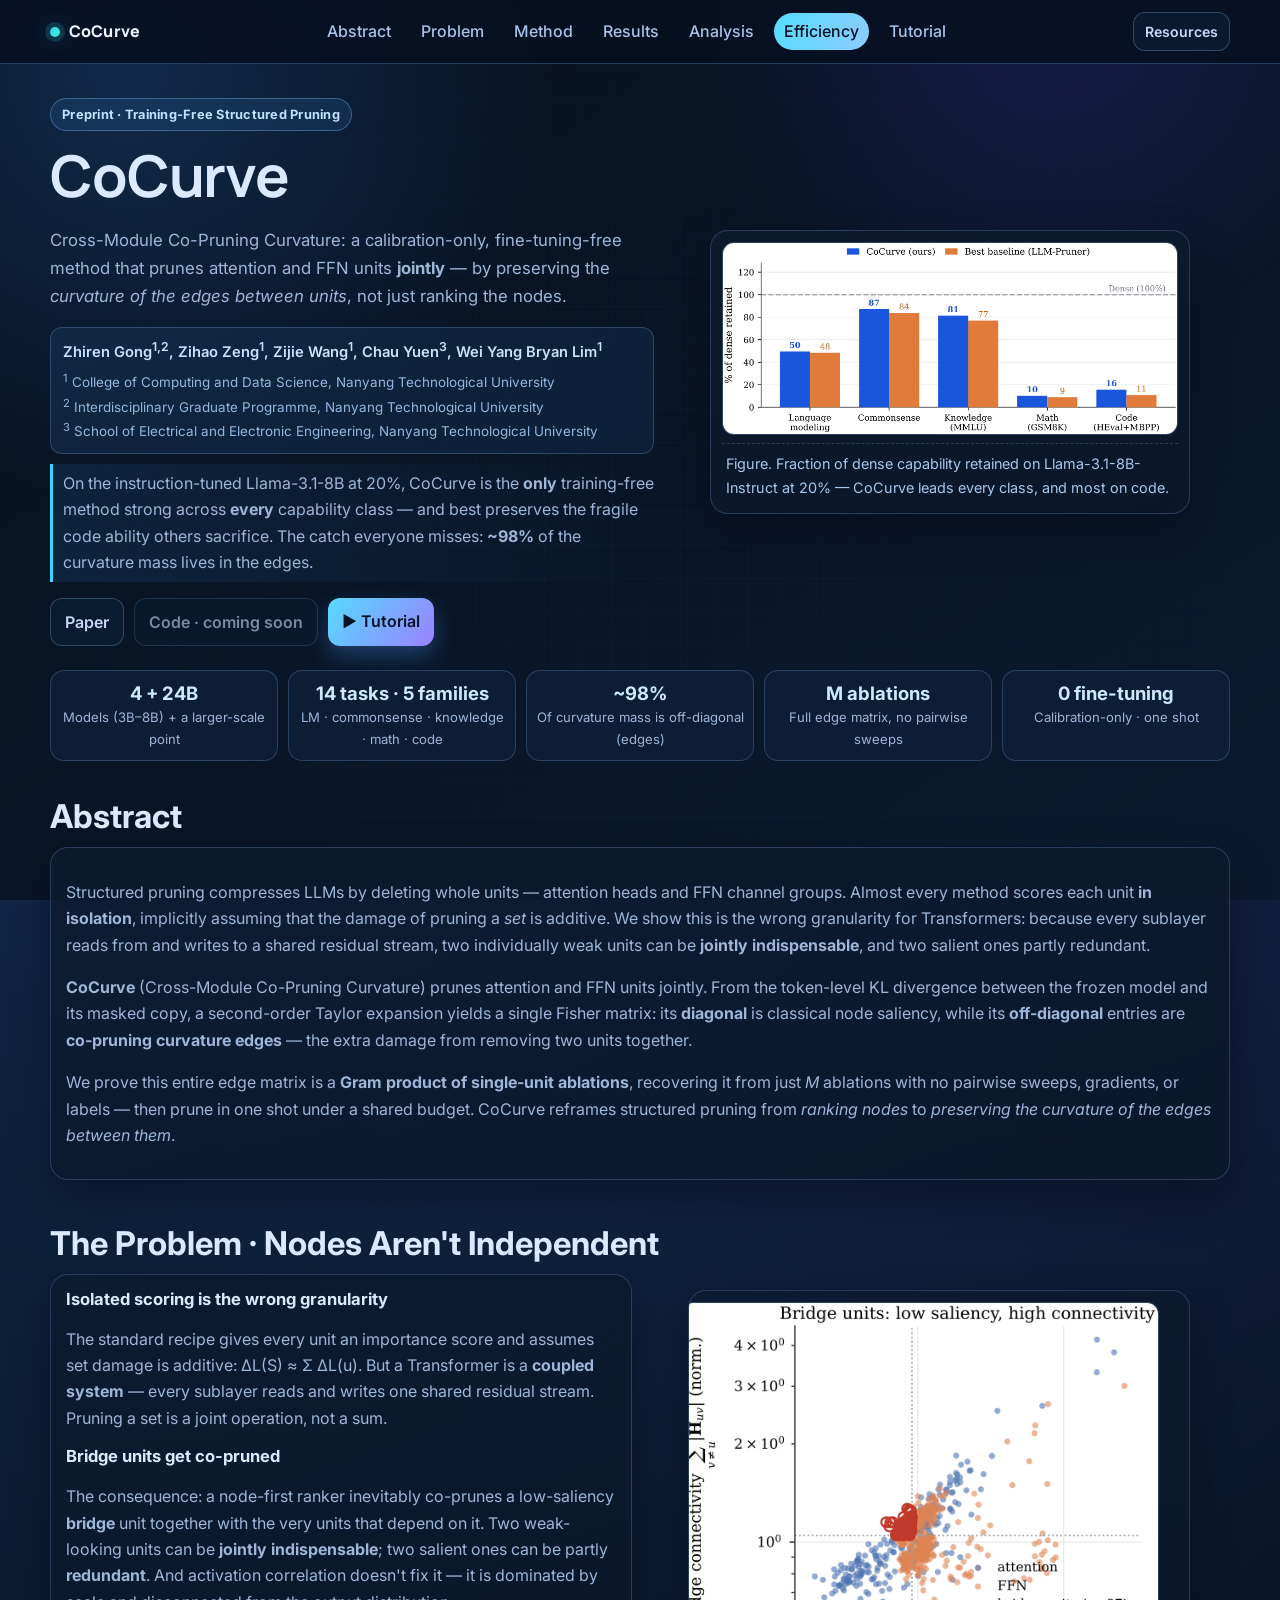
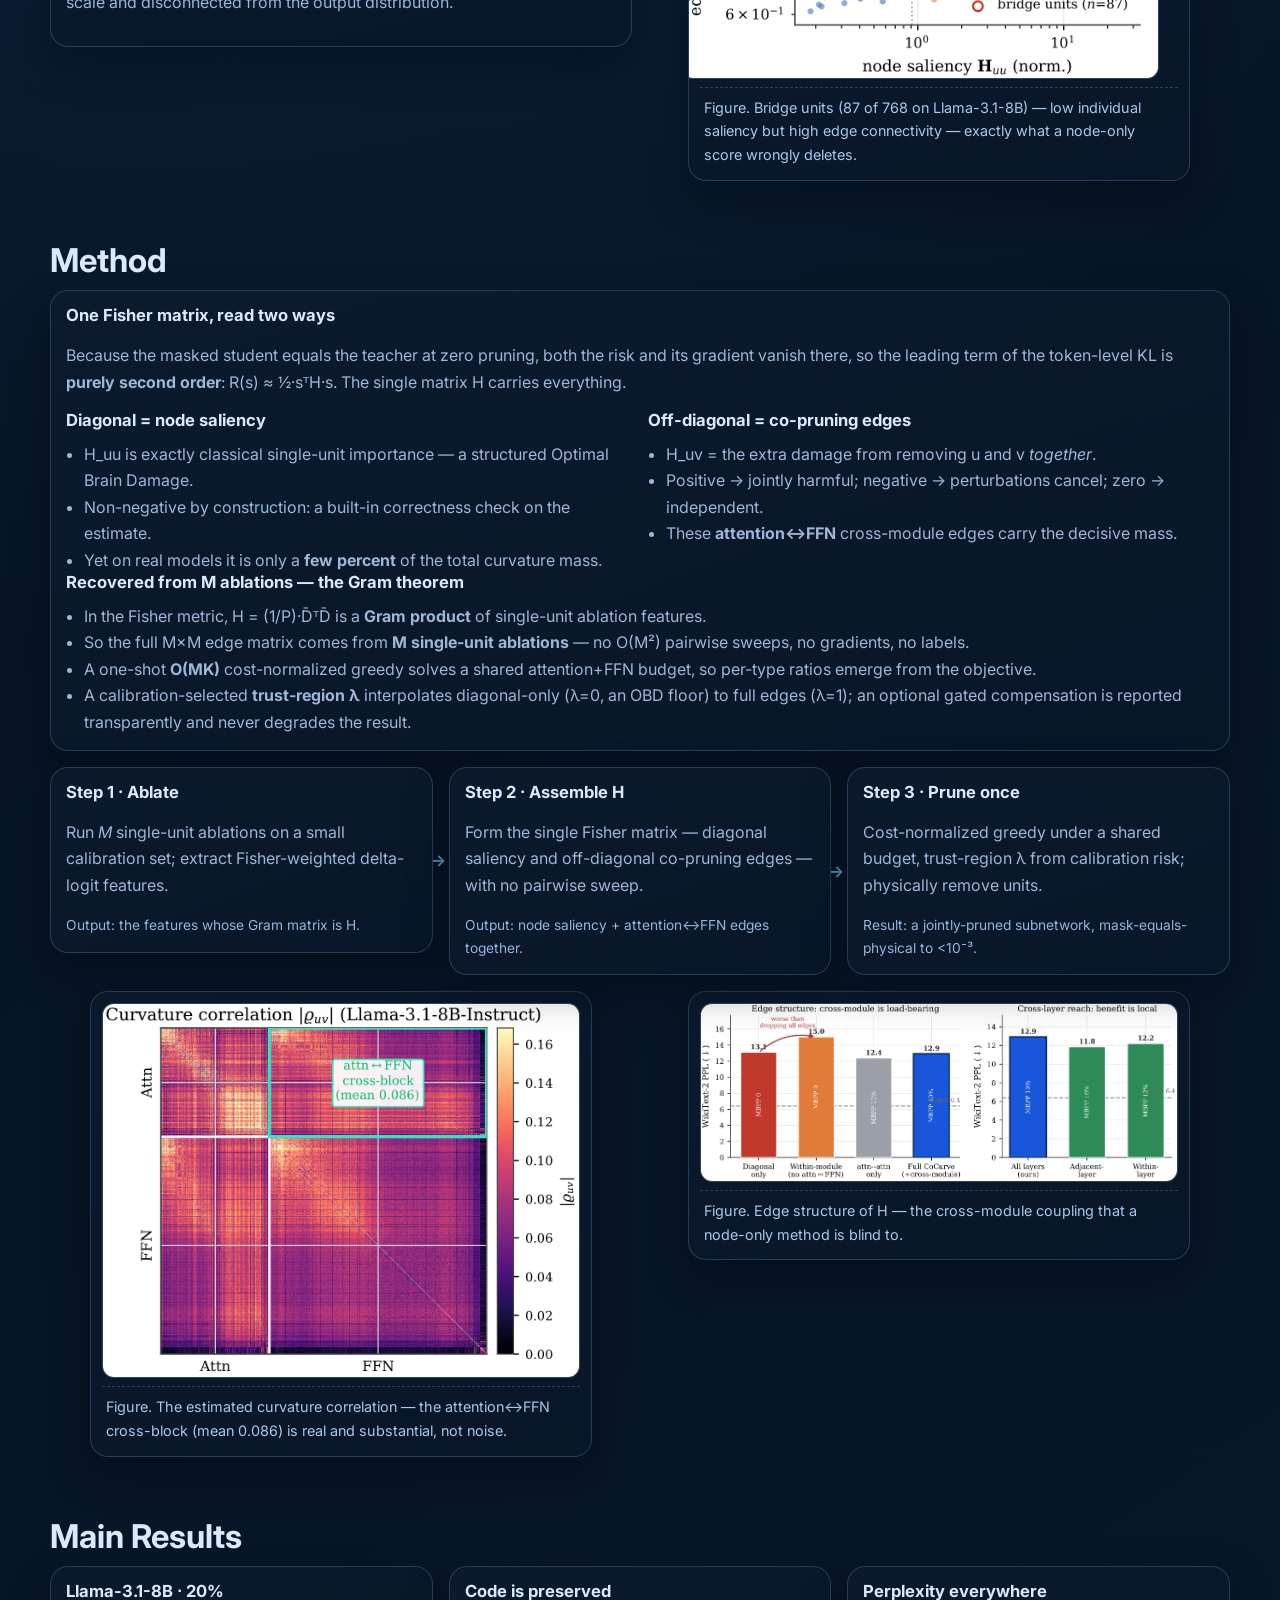
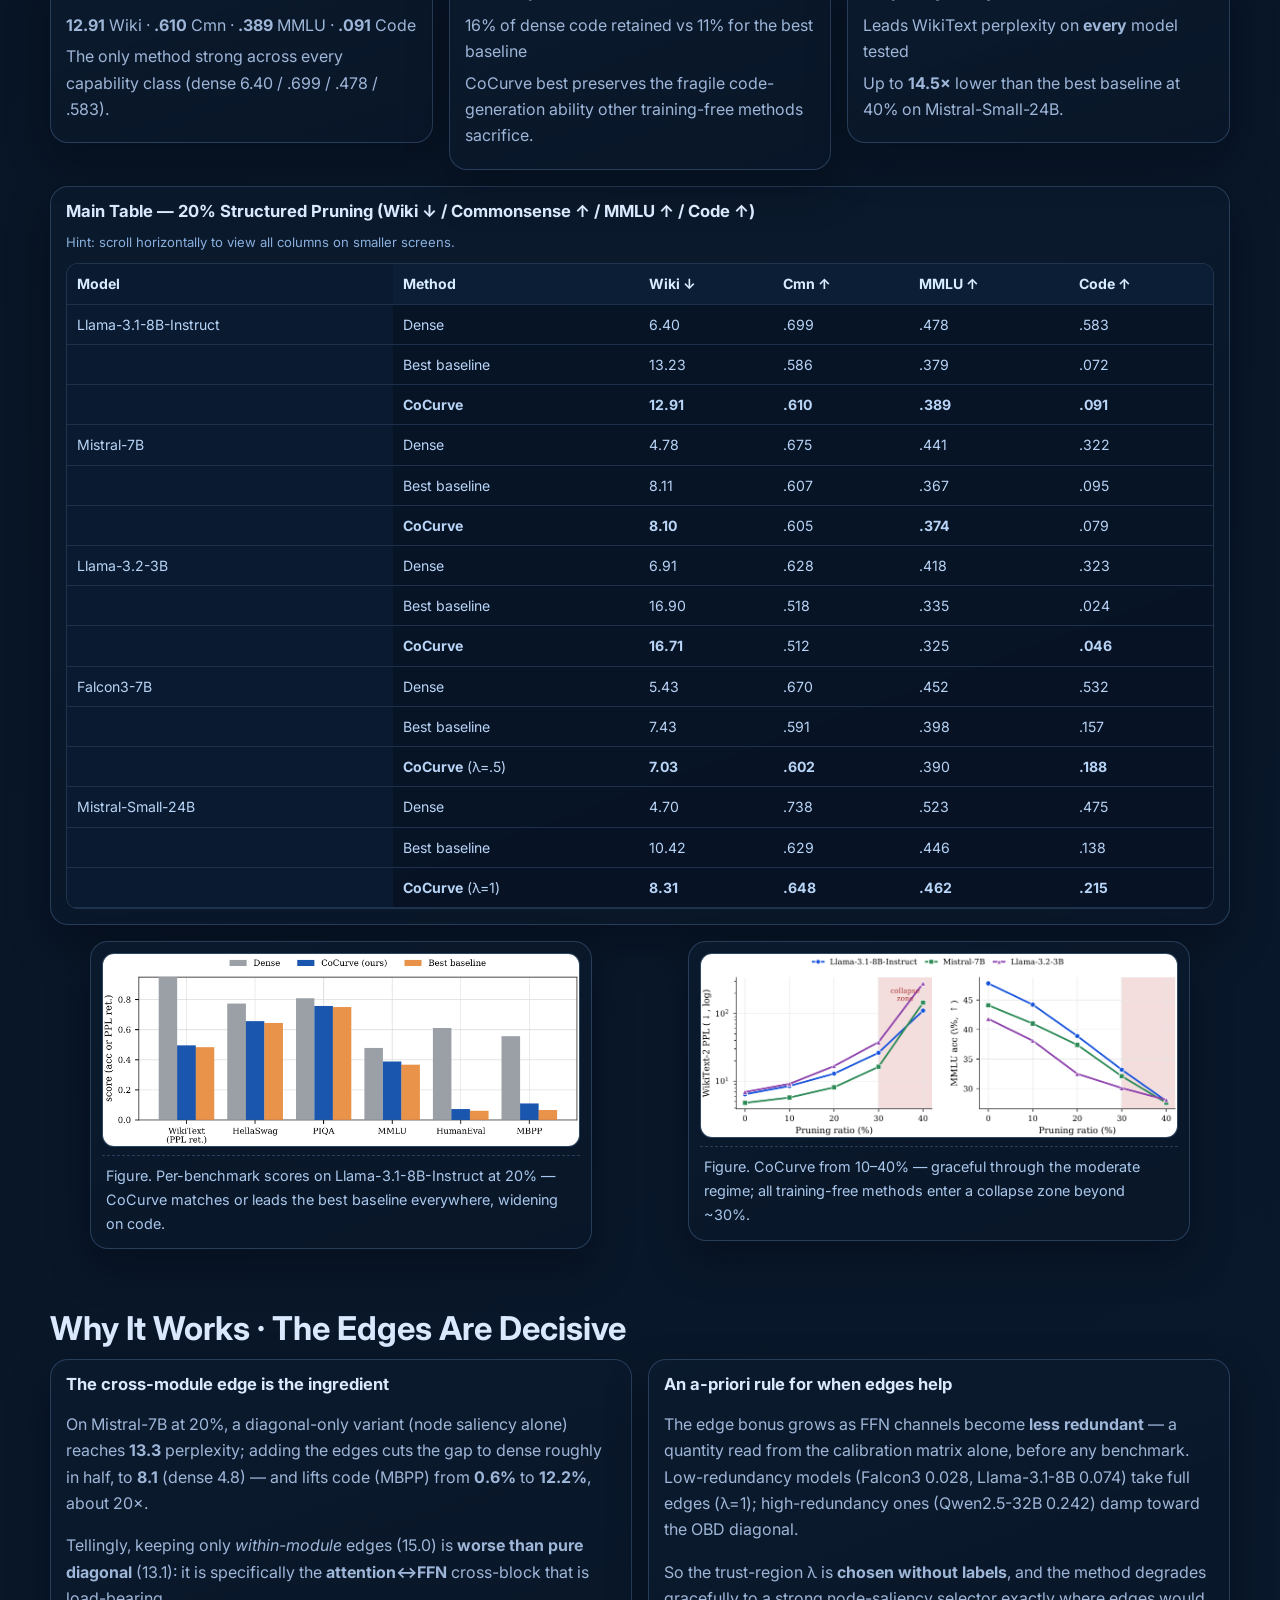
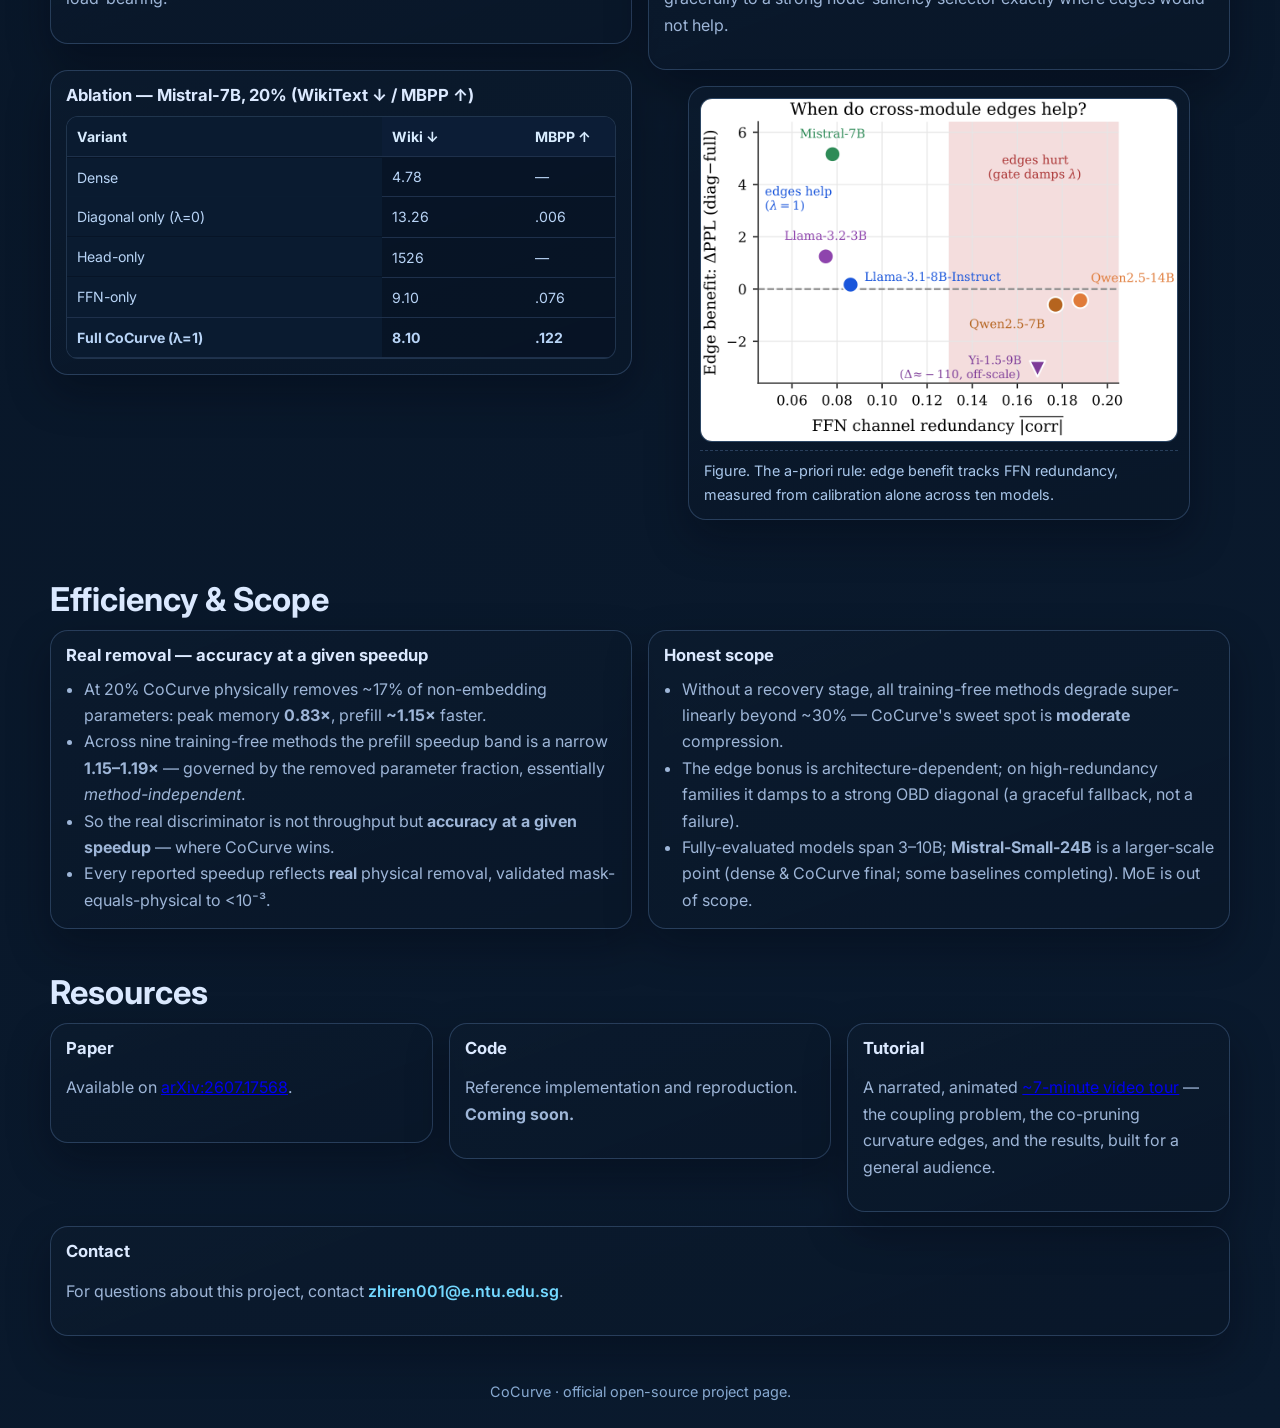
==== index.html @ 811925f7 "Wire in arXiv paper link (2607.17568)" ====
<!doctype html>
<html lang="en">
<head>
  <meta charset="utf-8">
  <meta name="viewport" content="width=device-width, initial-scale=1">
  <title>CoCurve | Project Website</title>
  <meta name="description" content="CoCurve: Cross-Module Co-Pruning Curvature for training-free structured LLM pruning — prune the edges between units, not just the nodes.">
  <link rel="preconnect" href="https://fonts.googleapis.com">
  <link rel="preconnect" href="https://fonts.gstatic.com" crossorigin>
  <link href="https://fonts.googleapis.com/css2?family=Inter:wght@400;500;600;700;800&family=Manrope:wght@500;700;800&display=swap" rel="stylesheet">
  <link rel="stylesheet" href="./styles.css">
</head>
<body>
  <div class="bg-grid" aria-hidden="true"></div>
  <header class="topbar">
    <div class="container nav">
      <a class="brand" href="#top">
        <span class="brand-dot"></span>
        <span>CoCurve</span>
      </a>
      <nav>
        <a href="#abstract">Abstract</a>
        <a href="#problem">Problem</a>
        <a href="#method">Method</a>
        <a href="#results">Results</a>
        <a href="#analysis">Analysis</a>
        <a href="#efficiency">Efficiency</a>
        <a href="tutorial.html">Tutorial</a>
      </nav>
      <a class="btn btn-soft btn-sm" href="#resources">Resources</a>
    </div>
  </header>

  <main id="top">
    <section class="hero container">
      <div class="hero-copy">
        <p class="pill">Preprint · Training-Free Structured Pruning</p>
        <h1>CoCurve</h1>
        <p class="subtitle">
          Cross-Module Co-Pruning Curvature: a calibration-only, fine-tuning-free method that prunes
          attention and FFN units <strong>jointly</strong> — by preserving the <em>curvature of the edges
          between units</em>, not just ranking the nodes.
        </p>
        <div class="author-hero">
          <p class="author-hero-names">
            Zhiren Gong<sup>1,2</sup>, Zihao Zeng<sup>1</sup>, Zijie Wang<sup>1</sup>,
            Chau Yuen<sup>3</sup>, Wei Yang Bryan Lim<sup>1</sup>
          </p>
          <p class="author-hero-affils">
            <span><sup>1</sup> College of Computing and Data Science, Nanyang Technological University</span>
            <span><sup>2</sup> Interdisciplinary Graduate Programme, Nanyang Technological University</span>
            <span><sup>3</sup> School of Electrical and Electronic Engineering, Nanyang Technological University</span>
          </p>
        </div>
        <p class="hero-highlight">
          On the instruction-tuned Llama-3.1-8B at 20%, CoCurve is the <strong>only</strong> training-free method
          strong across <strong>every</strong> capability class — and best preserves the fragile code ability others
          sacrifice. The catch everyone misses: <strong>~98%</strong> of the curvature mass lives in the edges.
        </p>
        <div class="cta">
          <a class="btn btn-soft" href="https://arxiv.org/abs/2607.17568" target="_blank" rel="noreferrer">Paper</a>
          <span class="btn btn-soft" style="opacity:.6;cursor:default">Code · coming soon</span>
          <a class="btn" href="tutorial.html">▶ Tutorial</a>
        </div>
      </div>
      <figure class="card figure-card hero-figure">
        <img class="hero-radar-img" src="./assets/fig_teaser.png" alt="Fraction of dense retained: CoCurve vs best baseline across capability classes" data-full="./assets/fig_teaser.png" loading="eager">
        <figcaption>Figure. Fraction of dense capability retained on Llama-3.1-8B-Instruct at 20% — CoCurve leads every class, and most on code.</figcaption>
      </figure>
    </section>

    <section class="container metrics">
      <article><h3>4 + 24B</h3><p>Models (3B–8B) + a larger-scale point</p></article>
      <article><h3>14 tasks · 5 families</h3><p>LM · commonsense · knowledge · math · code</p></article>
      <article><h3>~98%</h3><p>Of curvature mass is off-diagonal (edges)</p></article>
      <article><h3>M ablations</h3><p>Full edge matrix, no pairwise sweeps</p></article>
      <article><h3>0 fine-tuning</h3><p>Calibration-only · one shot</p></article>
    </section>

    <section id="abstract" class="container section">
      <h2>Abstract</h2>
      <article class="card">
        <p>
          Structured pruning compresses LLMs by deleting whole units — attention heads and FFN channel groups.
          Almost every method scores each unit <strong>in isolation</strong>, implicitly assuming that the damage of
          pruning a <em>set</em> is additive. We show this is the wrong granularity for Transformers: because every
          sublayer reads from and writes to a shared residual stream, two individually weak units can be
          <strong>jointly indispensable</strong>, and two salient ones partly redundant.
        </p>
        <p>
          <strong>CoCurve</strong> (Cross-Module Co-Pruning Curvature) prunes attention and FFN units jointly. From the
          token-level KL divergence between the frozen model and its masked copy, a second-order Taylor expansion yields a
          single Fisher matrix: its <strong>diagonal</strong> is classical node saliency, while its <strong>off-diagonal</strong>
          entries are <strong>co-pruning curvature edges</strong> — the extra damage from removing two units together.
        </p>
        <p>
          We prove this entire edge matrix is a <strong>Gram product of single-unit ablations</strong>, recovering it from
          just <em>M</em> ablations with no pairwise sweeps, gradients, or labels — then prune in one shot under a shared
          budget. CoCurve reframes structured pruning from <em>ranking nodes</em> to <em>preserving the curvature of the
          edges between them</em>.
        </p>
      </article>
    </section>

    <section id="problem" class="container section">
      <h2>The Problem · Nodes Aren't Independent</h2>
      <div class="grid2">
        <article class="card">
          <h3>Isolated scoring is the wrong granularity</h3>
          <p>
            The standard recipe gives every unit an importance score and assumes set damage is additive:
            <span class="mono">ΔL(S) ≈ Σ ΔL(u)</span>. But a Transformer is a <strong>coupled system</strong> — every
            sublayer reads and writes one shared residual stream. Pruning a set is a joint operation, not a sum.
          </p>
          <h3>Bridge units get co-pruned</h3>
          <p>
            The consequence: a node-first ranker inevitably co-prunes a low-saliency <strong>bridge</strong> unit together
            with the very units that depend on it. Two weak-looking units can be <strong>jointly indispensable</strong>;
            two salient ones can be partly <strong>redundant</strong>. And activation correlation doesn't fix it — it is
            dominated by scale and disconnected from the output distribution.
          </p>
        </article>
        <figure class="card figure-card">
          <img class="pipeline-hero-img" src="./assets/fig_bridge.png" alt="Bridge units: low saliency, high connectivity" data-full="./assets/fig_bridge.png" loading="lazy">
          <figcaption>Figure. Bridge units (87 of 768 on Llama-3.1-8B) — low individual saliency but high edge connectivity — exactly what a node-only score wrongly deletes.</figcaption>
        </figure>
      </div>
    </section>

    <section id="method" class="container section">
      <h2>Method</h2>
      <article class="card">
        <h3>One Fisher matrix, read two ways</h3>
        <p>
          Because the masked student equals the teacher at zero pruning, both the risk and its gradient vanish there, so the
          leading term of the token-level KL is <strong>purely second order</strong>: <span class="mono">R(s) ≈ ½·sᵀH·s</span>.
          The single matrix <span class="mono">H</span> carries everything.
        </p>
        <div class="grid2">
          <div>
            <h3>Diagonal = node saliency</h3>
            <ul>
              <li><span class="mono">H_uu</span> is exactly classical single-unit importance — a structured Optimal Brain Damage.</li>
              <li>Non-negative by construction: a built-in correctness check on the estimate.</li>
              <li>Yet on real models it is only a <strong>few percent</strong> of the total curvature mass.</li>
            </ul>
          </div>
          <div>
            <h3>Off-diagonal = co-pruning edges</h3>
            <ul>
              <li><span class="mono">H_uv</span> = the extra damage from removing <span class="mono">u</span> and <span class="mono">v</span> <em>together</em>.</li>
              <li>Positive → jointly harmful; negative → perturbations cancel; zero → independent.</li>
              <li>These <strong>attention↔FFN</strong> cross-module edges carry the decisive mass.</li>
            </ul>
          </div>
        </div>
        <h3>Recovered from M ablations — the Gram theorem</h3>
        <ul>
          <li>In the Fisher metric, <span class="mono">H = (1/P)·D̄ᵀD̄</span> is a <strong>Gram product</strong> of single-unit ablation features.</li>
          <li>So the full <span class="mono">M×M</span> edge matrix comes from <strong>M single-unit ablations</strong> — no O(M²) pairwise sweeps, no gradients, no labels.</li>
          <li>A one-shot <strong>O(MK)</strong> cost-normalized greedy solves a shared attention+FFN budget, so per-type ratios emerge from the objective.</li>
          <li>A calibration-selected <strong>trust-region λ</strong> interpolates diagonal-only (λ=0, an OBD floor) to full edges (λ=1); an optional gated compensation is reported transparently and never degrades the result.</li>
        </ul>
      </article>

      <div class="grid3 method-flow">
        <article class="card">
          <h3>Step 1 · Ablate</h3>
          <p>Run <em>M</em> single-unit ablations on a small calibration set; extract Fisher-weighted delta-logit features.</p>
          <p class="note">Output: the features whose Gram matrix is <span class="mono">H</span>.</p>
        </article>
        <article class="card">
          <h3>Step 2 · Assemble H</h3>
          <p>Form the single Fisher matrix — diagonal saliency and off-diagonal co-pruning edges — with no pairwise sweep.</p>
          <p class="note">Output: node saliency + attention↔FFN edges together.</p>
        </article>
        <article class="card">
          <h3>Step 3 · Prune once</h3>
          <p>Cost-normalized greedy under a shared budget, trust-region λ from calibration risk; physically remove units.</p>
          <p class="note">Result: a jointly-pruned subnetwork, mask-equals-physical to &lt;10⁻³.</p>
        </article>
      </div>

      <div class="grid2">
        <figure class="card figure-card">
          <img src="./assets/fig_Hblock.png" alt="Curvature correlation matrix with attention-FFN cross block" data-full="./assets/fig_Hblock.png" loading="lazy">
          <figcaption>Figure. The estimated curvature correlation — the attention↔FFN cross-block (mean 0.086) is real and substantial, not noise.</figcaption>
        </figure>
        <figure class="card figure-card">
          <img src="./assets/fig_edgestruct.png" alt="Edge structure of the curvature matrix" data-full="./assets/fig_edgestruct.png" loading="lazy">
          <figcaption>Figure. Edge structure of H — the cross-module coupling that a node-only method is blind to.</figcaption>
        </figure>
      </div>
    </section>

    <section id="results" class="container section">
      <h2>Main Results</h2>
      <div class="grid3">
        <article class="card stat-card">
          <h3>Llama-3.1-8B · 20%</h3>
          <p><strong>12.91</strong> Wiki · <strong>.610</strong> Cmn · <strong>.389</strong> MMLU · <strong>.091</strong> Code</p>
          <p>The only method strong across every capability class (dense 6.40 / .699 / .478 / .583).</p>
        </article>
        <article class="card stat-card">
          <h3>Code is preserved</h3>
          <p>16% of dense code retained vs 11% for the best baseline</p>
          <p>CoCurve best preserves the fragile code-generation ability other training-free methods sacrifice.</p>
        </article>
        <article class="card stat-card">
          <h3>Perplexity everywhere</h3>
          <p>Leads WikiText perplexity on <strong>every</strong> model tested</p>
          <p>Up to <strong>14.5×</strong> lower than the best baseline at 40% on Mistral-Small-24B.</p>
        </article>
      </div>

      <article class="card full-width-table-card">
        <h3>Main Table — 20% Structured Pruning (Wiki ↓ / Commonsense ↑ / MMLU ↑ / Code ↑)</h3>
        <p class="scroll-hint">Hint: scroll horizontally to view all columns on smaller screens.</p>
        <div class="table-scroll">
          <table class="wide-table compact">
            <thead>
              <tr><th>Model</th><th>Method</th><th>Wiki ↓</th><th>Cmn ↑</th><th>MMLU ↑</th><th>Code ↑</th></tr>
            </thead>
            <tbody>
              <tr><td>Llama-3.1-8B-Instruct</td><td>Dense</td><td>6.40</td><td>.699</td><td>.478</td><td>.583</td></tr>
              <tr><td></td><td>Best baseline</td><td>13.23</td><td>.586</td><td>.379</td><td>.072</td></tr>
              <tr><td></td><td><strong>CoCurve</strong></td><td><strong>12.91</strong></td><td><strong>.610</strong></td><td><strong>.389</strong></td><td><strong>.091</strong></td></tr>
              <tr><td>Mistral-7B</td><td>Dense</td><td>4.78</td><td>.675</td><td>.441</td><td>.322</td></tr>
              <tr><td></td><td>Best baseline</td><td>8.11</td><td>.607</td><td>.367</td><td>.095</td></tr>
              <tr><td></td><td><strong>CoCurve</strong></td><td><strong>8.10</strong></td><td>.605</td><td><strong>.374</strong></td><td>.079</td></tr>
              <tr><td>Llama-3.2-3B</td><td>Dense</td><td>6.91</td><td>.628</td><td>.418</td><td>.323</td></tr>
              <tr><td></td><td>Best baseline</td><td>16.90</td><td>.518</td><td>.335</td><td>.024</td></tr>
              <tr><td></td><td><strong>CoCurve</strong></td><td><strong>16.71</strong></td><td>.512</td><td>.325</td><td><strong>.046</strong></td></tr>
              <tr><td>Falcon3-7B</td><td>Dense</td><td>5.43</td><td>.670</td><td>.452</td><td>.532</td></tr>
              <tr><td></td><td>Best baseline</td><td>7.43</td><td>.591</td><td>.398</td><td>.157</td></tr>
              <tr><td></td><td><strong>CoCurve</strong> (λ=.5)</td><td><strong>7.03</strong></td><td><strong>.602</strong></td><td>.390</td><td><strong>.188</strong></td></tr>
              <tr><td>Mistral-Small-24B</td><td>Dense</td><td>4.70</td><td>.738</td><td>.523</td><td>.475</td></tr>
              <tr><td></td><td>Best baseline</td><td>10.42</td><td>.629</td><td>.446</td><td>.138</td></tr>
              <tr><td></td><td><strong>CoCurve</strong> (λ=1)</td><td><strong>8.31</strong></td><td><strong>.648</strong></td><td><strong>.462</strong></td><td><strong>.215</strong></td></tr>
            </tbody>
          </table>
        </div>
      </article>

      <div class="grid2">
        <figure class="card figure-card">
          <img src="./assets/fig_main8b.png" alt="CoCurve vs dense vs best baseline across benchmarks" data-full="./assets/fig_main8b.png" loading="lazy">
          <figcaption>Figure. Per-benchmark scores on Llama-3.1-8B-Instruct at 20% — CoCurve matches or leads the best baseline everywhere, widening on code.</figcaption>
        </figure>
        <figure class="card figure-card">
          <img src="./assets/fig_pareto.png" alt="Accuracy across pruning ratios" data-full="./assets/fig_pareto.png" loading="lazy">
          <figcaption>Figure. CoCurve from 10–40% — graceful through the moderate regime; all training-free methods enter a collapse zone beyond ~30%.</figcaption>
        </figure>
      </div>
    </section>

    <section id="analysis" class="container section">
      <h2>Why It Works · The Edges Are Decisive</h2>
      <div class="grid2">
        <article class="card">
          <h3>The cross-module edge is the ingredient</h3>
          <p>
            On Mistral-7B at 20%, a diagonal-only variant (node saliency alone) reaches <strong>13.3</strong> perplexity;
            adding the edges cuts the gap to dense roughly in half, to <strong>8.1</strong> (dense 4.8) — and lifts code
            (MBPP) from <strong>0.6%</strong> to <strong>12.2%</strong>, about 20×.
          </p>
          <p>
            Tellingly, keeping only <em>within-module</em> edges (15.0) is <strong>worse than pure diagonal</strong> (13.1):
            it is specifically the <strong>attention↔FFN</strong> cross-block that is load-bearing.
          </p>
        </article>
        <article class="card">
          <h3>An a-priori rule for when edges help</h3>
          <p>
            The edge bonus grows as FFN channels become <strong>less redundant</strong> — a quantity read from the
            calibration matrix alone, before any benchmark. Low-redundancy models (Falcon3 0.028, Llama-3.1-8B 0.074)
            take full edges (λ=1); high-redundancy ones (Qwen2.5-32B 0.242) damp toward the OBD diagonal.
          </p>
          <p>
            So the trust-region λ is <strong>chosen without labels</strong>, and the method degrades gracefully to a strong
            node-saliency selector exactly where edges would not help.
          </p>
        </article>
      </div>
      <div class="grid2">
        <article class="card">
          <h3>Ablation — Mistral-7B, 20% (WikiText ↓ / MBPP ↑)</h3>
          <div class="table-scroll">
            <table class="wide-table compact">
              <thead><tr><th>Variant</th><th>Wiki ↓</th><th>MBPP ↑</th></tr></thead>
              <tbody>
                <tr><td>Dense</td><td>4.78</td><td>—</td></tr>
                <tr><td>Diagonal only (λ=0)</td><td>13.26</td><td>.006</td></tr>
                <tr><td>Head-only</td><td>1526</td><td>—</td></tr>
                <tr><td>FFN-only</td><td>9.10</td><td>.076</td></tr>
                <tr><td><strong>Full CoCurve (λ=1)</strong></td><td><strong>8.10</strong></td><td><strong>.122</strong></td></tr>
              </tbody>
            </table>
          </div>
        </article>
        <figure class="card figure-card">
          <img src="./assets/fig_edgecorr.png" alt="FFN redundancy vs edge benefit" data-full="./assets/fig_edgecorr.png" loading="lazy">
          <figcaption>Figure. The a-priori rule: edge benefit tracks FFN redundancy, measured from calibration alone across ten models.</figcaption>
        </figure>
      </div>
    </section>

    <section id="efficiency" class="container section">
      <h2>Efficiency & Scope</h2>
      <div class="grid2">
        <article class="card">
          <h3>Real removal — accuracy at a given speedup</h3>
          <ul>
            <li>At 20% CoCurve physically removes ~17% of non-embedding parameters: peak memory <strong>0.83×</strong>, prefill <strong>~1.15×</strong> faster.</li>
            <li>Across nine training-free methods the prefill speedup band is a narrow <strong>1.15–1.19×</strong> — governed by the removed parameter fraction, essentially <em>method-independent</em>.</li>
            <li>So the real discriminator is not throughput but <strong>accuracy at a given speedup</strong> — where CoCurve wins.</li>
            <li>Every reported speedup reflects <strong>real</strong> physical removal, validated mask-equals-physical to &lt;10⁻³.</li>
          </ul>
        </article>
        <article class="card">
          <h3>Honest scope</h3>
          <ul>
            <li>Without a recovery stage, all training-free methods degrade super-linearly beyond ~30% — CoCurve's sweet spot is <strong>moderate</strong> compression.</li>
            <li>The edge bonus is architecture-dependent; on high-redundancy families it damps to a strong OBD diagonal (a graceful fallback, not a failure).</li>
            <li>Fully-evaluated models span 3–10B; <strong>Mistral-Small-24B</strong> is a larger-scale point (dense &amp; CoCurve final; some baselines completing). MoE is out of scope.</li>
          </ul>
        </article>
      </div>
    </section>

    <section id="resources" class="container section">
      <h2>Resources</h2>
      <div class="grid3">
        <article class="card resource-card">
          <h3>Paper</h3>
          <p>Available on <a href="https://arxiv.org/abs/2607.17568" target="_blank" rel="noreferrer">arXiv:2607.17568</a>.</p>
        </article>
        <article class="card resource-card">
          <h3>Code</h3>
          <p>Reference implementation and reproduction. <strong>Coming soon.</strong></p>
        </article>
        <article class="card resource-card">
          <h3>Tutorial</h3>
          <p>
            A narrated, animated <a href="tutorial.html">~7-minute video tour</a> — the coupling problem, the co-pruning
            curvature edges, and the results, built for a general audience.
          </p>
        </article>
      </div>

      <article class="card contact-card">
        <h3>Contact</h3>
        <p>
          For questions about this project, contact
          <a class="contact-link" href="mailto:zhiren001@e.ntu.edu.sg">zhiren001@e.ntu.edu.sg</a>.
        </p>
      </article>
    </section>
  </main>

  <footer class="footer">
    <div class="container">
      <p>CoCurve · official open-source project page.</p>
    </div>
  </footer>

  <div id="lightbox" class="lightbox" aria-hidden="true">
    <button id="lightboxClose" class="lightbox-close" type="button" aria-label="Close image view">×</button>
    <img id="lightboxImg" src="" alt="Expanded figure preview">
  </div>

  <script src="./script.js"></script>
</body>
</html>
---- styles.css ----
:root {
  --bg: #06111f;
  --bg2: #0a1a2e;
  --panel: rgba(12, 27, 46, 0.78);
  --panel-2: rgba(9, 23, 41, 0.88);
  --ink: #dbe9ff;
  --ink-soft: #9eb6d8;
  --line: rgba(123, 167, 224, 0.26);
  --cyan: #37d7ff;
  --blue: #6ca3ff;
  --violet: #9b7cff;
  --mint: #37efc7;
  --shadow: 0 18px 40px rgba(0, 7, 16, 0.35);
  --radius: 18px;
}

*,
*::before,
*::after {
  box-sizing: border-box;
}

html,
body {
  margin: 0;
  padding: 0;
  font-family: Inter, system-ui, -apple-system, Segoe UI, sans-serif;
  color: var(--ink);
  background:
    radial-gradient(circle at 10% 8%, rgba(65, 146, 255, 0.18), transparent 30%),
    radial-gradient(circle at 82% 0%, rgba(91, 68, 255, 0.15), transparent 25%),
    linear-gradient(145deg, var(--bg), var(--bg2));
}

html {
  scroll-behavior: smooth;
}

body {
  line-height: 1.65;
  background-attachment: fixed;
}

.bg-grid {
  position: fixed;
  inset: 0;
  pointer-events: none;
  z-index: 0;
  opacity: 0.16;
  background-image:
    linear-gradient(rgba(140, 191, 255, 0.18) 1px, transparent 1px),
    linear-gradient(90deg, rgba(140, 191, 255, 0.16) 1px, transparent 1px);
  background-size: 34px 34px;
  mask-image: radial-gradient(circle at center, black 20%, transparent 85%);
}

.container {
  width: min(1180px, calc(100% - 44px));
  margin: 0 auto;
  position: relative;
  z-index: 1;
}

.topbar {
  position: sticky;
  top: 0;
  z-index: 30;
  border-bottom: 1px solid rgba(88, 142, 209, 0.35);
  background: rgba(5, 16, 31, 0.84);
  backdrop-filter: blur(12px);
}

.nav {
  display: flex;
  align-items: center;
  justify-content: space-between;
  gap: 14px;
  padding: 12px 0;
}

.brand {
  text-decoration: none;
  color: #eef5ff;
  font-family: Manrope, Inter, sans-serif;
  font-weight: 800;
  display: inline-flex;
  align-items: center;
  gap: 9px;
  letter-spacing: 0.01em;
}

.brand-dot {
  width: 10px;
  height: 10px;
  border-radius: 50%;
  background: linear-gradient(120deg, var(--cyan), var(--mint));
  box-shadow: 0 0 0 5px rgba(55, 215, 255, 0.16), 0 0 28px rgba(55, 215, 255, 0.45);
}

.nav nav {
  display: flex;
  gap: 10px;
  flex-wrap: wrap;
}

.nav nav a {
  color: #a9c2e8;
  text-decoration: none;
  font-weight: 500;
  border-radius: 999px;
  padding: 5px 10px;
  transition: color 0.2s ease, background 0.2s ease;
}

.nav nav a:hover {
  color: #e7f3ff;
  background: rgba(90, 147, 214, 0.2);
}

.nav nav a.active {
  color: #091222;
  background: linear-gradient(120deg, #53ddff, #8fcbff);
}

.btn {
  border: 0;
  border-radius: 12px;
  padding: 10px 14px;
  font-weight: 600;
  text-decoration: none;
  cursor: pointer;
  color: #0a1426;
  background: linear-gradient(125deg, #57dbff, #78adff 50%, #9a82ff);
  box-shadow: 0 10px 22px rgba(79, 155, 255, 0.3);
}

.btn-soft {
  background: rgba(10, 28, 49, 0.9);
  color: #c5daf8;
  border: 1px solid rgba(127, 171, 225, 0.32);
  box-shadow: none;
}

.btn-sm {
  padding: 7px 11px;
  font-size: 0.88rem;
}

h1,
h2,
h3 {
  margin: 0 0 10px;
  line-height: 1.2;
}

h1 {
  font-family: Manrope, Inter, sans-serif;
  font-size: clamp(2.1rem, 5vw, 3.6rem);
  letter-spacing: -0.02em;
}

h2 {
  font-size: clamp(1.45rem, 2.6vw, 2.05rem);
}

h3 {
  font-size: 1.04rem;
}

p,
li {
  color: var(--ink-soft);
}

.hero {
  display: grid;
  grid-template-columns: 1.08fr 1fr;
  gap: 16px;
  align-items: center;
  padding: 34px 0 16px;
}

.pill {
  display: inline-flex;
  margin: 0 0 10px;
  border-radius: 999px;
  border: 1px solid rgba(115, 173, 236, 0.42);
  background: rgba(56, 125, 198, 0.16);
  color: #bfe3ff;
  font-size: 0.8rem;
  font-weight: 700;
  letter-spacing: 0.02em;
  padding: 5px 11px;
}

.subtitle {
  font-size: 1.05rem;
  max-width: 740px;
}

.author-hero {
  margin-top: 12px;
  border: 1px solid rgba(126, 170, 230, 0.28);
  border-radius: 12px;
  background: linear-gradient(150deg, rgba(20, 44, 73, 0.72), rgba(14, 34, 60, 0.8));
  padding: 10px 12px;
}

.author-hero-names {
  margin: 0;
  color: #c8e2ff;
  font-size: 0.92rem;
  font-weight: 600;
  line-height: 1.5;
}

.author-hero-affils {
  margin: 6px 0 0;
  color: #95b6df;
  font-size: 0.84rem;
}

.author-hero-affils span {
  display: block;
}

.hero-highlight {
  margin-top: 10px;
  border-left: 3px solid var(--cyan);
  padding: 6px 0 6px 10px;
  background: linear-gradient(90deg, rgba(28, 64, 106, 0.35), transparent);
  border-radius: 0 8px 8px 0;
}

.cta {
  margin-top: 14px;
  display: flex;
  flex-wrap: wrap;
  gap: 10px;
}

.card {
  background: linear-gradient(160deg, var(--panel), var(--panel-2));
  border: 1px solid var(--line);
  border-radius: var(--radius);
  box-shadow: var(--shadow);
  padding: 15px;
  transition: transform 0.24s ease, border-color 0.24s ease, box-shadow 0.24s ease;
}

.card:hover {
  transform: translateY(-2px);
  border-color: rgba(117, 194, 255, 0.44);
  box-shadow: 0 20px 44px rgba(0, 6, 16, 0.4);
}

.hero-figure {
  padding: 10px;
}

.metrics {
  display: grid;
  grid-template-columns: repeat(5, minmax(0, 1fr));
  gap: 10px;
  margin-top: 8px;
}

.metrics article {
  border-radius: 14px;
  border: 1px solid rgba(128, 176, 236, 0.25);
  background: rgba(14, 32, 57, 0.8);
  padding: 10px 8px;
  text-align: center;
}

.metrics h3 {
  margin-bottom: 2px;
  color: #cce9ff;
  font-size: clamp(0.98rem, 1.45vw, 1.26rem);
  line-height: 1.3;
}

.metrics p {
  margin: 0;
  font-size: 0.82rem;
}

.section {
  padding: 36px 0 8px;
  scroll-margin-top: 92px;
}

.grid2,
.grid3 {
  display: grid;
  gap: 16px;
  align-items: start;
}

.grid2 {
  grid-template-columns: repeat(2, minmax(0, 1fr));
}

.grid3 {
  grid-template-columns: repeat(3, minmax(0, 1fr));
}

.figure-card {
  padding: 11px;
  overflow: hidden;
}

.figure-card img {
  width: 100%;
  max-width: 100%;
  height: auto;
  max-height: 620px;
  object-fit: contain;
  display: block;
  border-radius: 12px;
  border: 1px solid rgba(118, 171, 231, 0.35);
  background: rgba(4, 14, 27, 0.75);
  cursor: zoom-in;
}

.hero-figure img {
  max-height: 760px;
}

.hero-radar-img {
  max-width: 92%;
  margin: 0 auto;
}

.pipeline-hero-img {
  max-width: 108%;
  margin-left: -4%;
}

.dual-insight {
  margin-top: 16px;
}

.dual-insight p {
  margin-top: 0;
}

.figure-card figcaption {
  margin-top: 8px;
  border-top: 1px dashed rgba(120, 165, 218, 0.28);
  padding: 8px 4px 2px;
  color: #aac8ec;
  font-size: 0.9rem;
}

.method-flow {
  margin-top: 16px;
}

.method-flow .card {
  position: relative;
}

.method-flow .card:not(:last-child)::after {
  content: "→";
  position: absolute;
  right: -14px;
  top: 50%;
  transform: translateY(-50%);
  color: #74cfff;
  font-weight: 700;
  opacity: 0.65;
}

.method-interactive p {
  margin-top: 0;
}

.method-controls {
  display: flex;
  flex-wrap: wrap;
  gap: 8px;
  margin: 8px 0 10px;
}

.method-panel {
  display: none;
  margin-top: 8px;
}

.method-panel.show {
  display: block;
  animation: fadeInUp 0.22s ease;
}

ul {
  margin: 8px 0 0;
  padding-left: 18px;
}

.stat-card p {
  margin: 5px 0;
}

.note {
  margin: 8px 0 0;
  font-size: 0.86rem;
  color: #95b5df;
}

.full-width-table-card {
  margin-top: 16px;
}

.table-scroll {
  margin-top: 10px;
  overflow-x: auto;
  border: 1px solid rgba(123, 167, 224, 0.22);
  border-radius: 12px;
  background: rgba(7, 20, 36, 0.72);
}

.scroll-hint {
  margin: 0 0 8px;
  font-size: 0.82rem;
  color: #8ab0de;
}

.wide-table {
  width: 100%;
  min-width: 760px;
  border-collapse: collapse;
}

.wide-table th,
.wide-table td {
  border-bottom: 1px solid rgba(123, 167, 224, 0.2);
  padding: 8px 10px;
  text-align: left;
  font-size: 0.88rem;
  color: #b8d4f6;
}

.wide-table thead th {
  position: sticky;
  top: 0;
  background: rgba(13, 31, 56, 0.96);
  color: #d8ecff;
}

.wide-table th:first-child,
.wide-table td:first-child {
  position: sticky;
  left: 0;
  z-index: 2;
  background: rgba(11, 28, 49, 0.98);
  box-shadow: 1px 0 0 rgba(123, 167, 224, 0.28);
}

.wide-table thead th:first-child {
  z-index: 4;
}

.wide-table.compact {
  min-width: 620px;
}

.wide-table tbody tr:hover td {
  background: rgba(56, 120, 194, 0.12);
}

.authors {
  margin-top: 0;
  font-weight: 500;
}

.chips {
  display: flex;
  flex-wrap: wrap;
  gap: 8px;
}

.chips span {
  border-radius: 999px;
  border: 1px solid rgba(126, 170, 230, 0.35);
  background: rgba(19, 40, 69, 0.84);
  color: #b8d4f6;
  padding: 4px 10px;
  font-size: 0.82rem;
}

.resource-card {
  min-height: 120px;
}

.bib-head {
  display: flex;
  align-items: center;
  justify-content: space-between;
  gap: 10px;
}

pre {
  margin: 0;
  border-radius: 12px;
  border: 1px solid rgba(128, 176, 236, 0.3);
  background: rgba(7, 20, 36, 0.86);
  color: #bcdbff;
  padding: 12px;
  white-space: pre-wrap;
  word-break: break-word;
  font-size: 0.84rem;
}

.contact-card {
  margin-top: 14px;
}

.contact-link {
  color: #73d8ff;
  font-weight: 600;
  text-decoration: none;
}

.contact-link:hover {
  text-decoration: underline;
}

.footer {
  margin-top: 24px;
  padding: 12px 0 24px;
}

.footer p {
  margin: 0;
  text-align: center;
  color: #87a9d1;
  font-size: 0.9rem;
}

.method-link {
  transition: transform 0.22s ease, border-color 0.22s ease, box-shadow 0.22s ease;
}

.method-link.is-linked {
  border-color: rgba(87, 219, 255, 0.62);
  box-shadow: 0 24px 42px rgba(0, 23, 45, 0.5);
}

.method-link.is-linked figcaption {
  color: #d3ecff;
}

@keyframes fadeInUp {
  from {
    opacity: 0;
    transform: translateY(6px);
  }
  to {
    opacity: 1;
    transform: translateY(0);
  }
}

.lightbox {
  position: fixed;
  inset: 0;
  z-index: 80;
  display: none;
  align-items: center;
  justify-content: center;
  padding: 24px;
  background: rgba(2, 8, 17, 0.88);
}

.lightbox.show {
  display: flex;
}

.lightbox img {
  max-width: min(1220px, 95vw);
  max-height: 90vh;
  border-radius: 12px;
  box-shadow: 0 16px 40px rgba(0, 0, 0, 0.44);
}

.lightbox-close {
  position: absolute;
  top: 12px;
  right: 20px;
  border: 0;
  border-radius: 999px;
  width: 36px;
  height: 36px;
  font-size: 1.5rem;
  cursor: pointer;
  color: #0f1d33;
  background: #cfe5ff;
}

@media (max-width: 1080px) {
  .metrics {
    grid-template-columns: repeat(3, minmax(0, 1fr));
  }

  .grid3 {
    grid-template-columns: repeat(2, minmax(0, 1fr));
  }

  .method-flow .card::after {
    display: none;
  }
}

@media (max-width: 820px) {
  .hero,
  .grid2,
  .grid3 {
    grid-template-columns: 1fr;
  }

  .pipeline-hero-img {
    max-width: 100%;
    margin-left: 0;
  }

  .hero-radar-img {
    max-width: 100%;
  }

  .metrics {
    grid-template-columns: repeat(2, minmax(0, 1fr));
  }
}

@media (max-width: 560px) {
  .container {
    width: calc(100% - 26px);
  }

  .metrics {
    grid-template-columns: 1fr;
  }

  .nav {
    flex-wrap: wrap;
    row-gap: 8px;
  }

  .nav nav {
    width: 100%;
    flex-wrap: nowrap;
    overflow-x: auto;
    scrollbar-width: thin;
  }
}
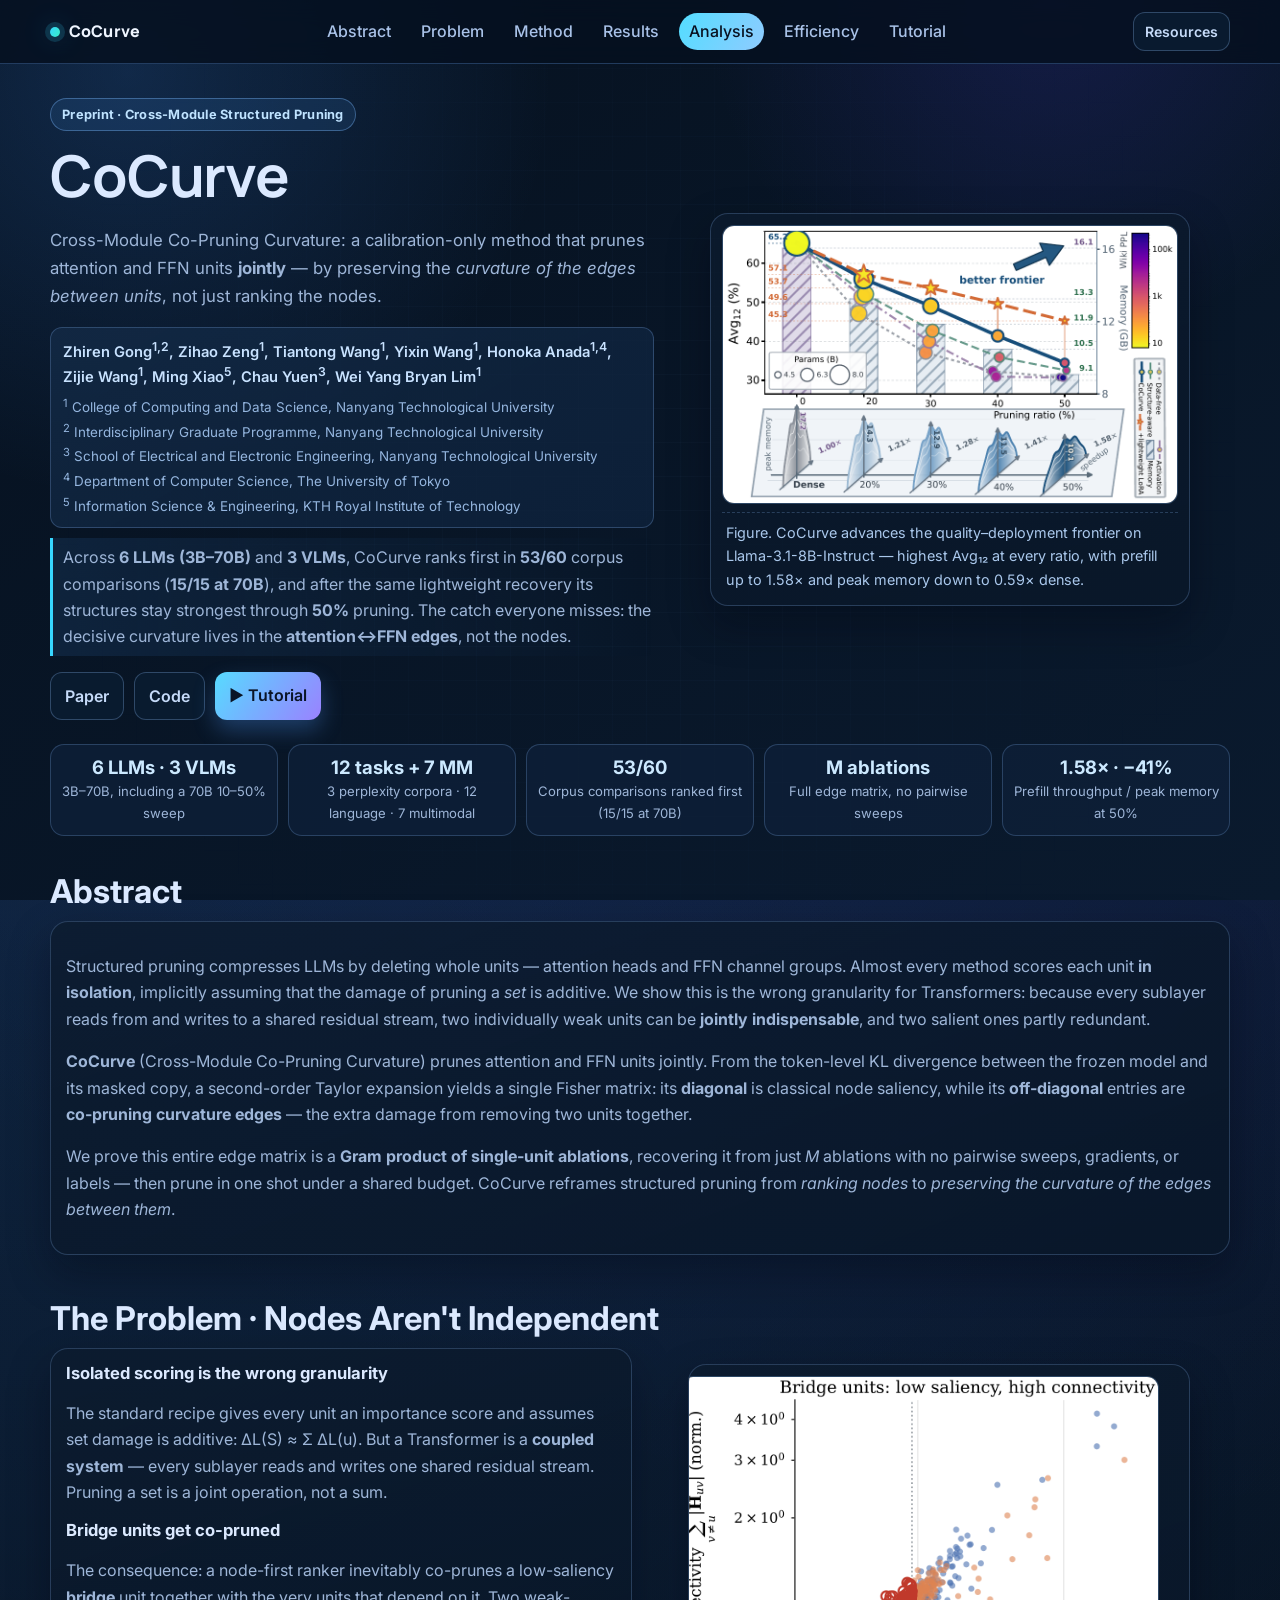
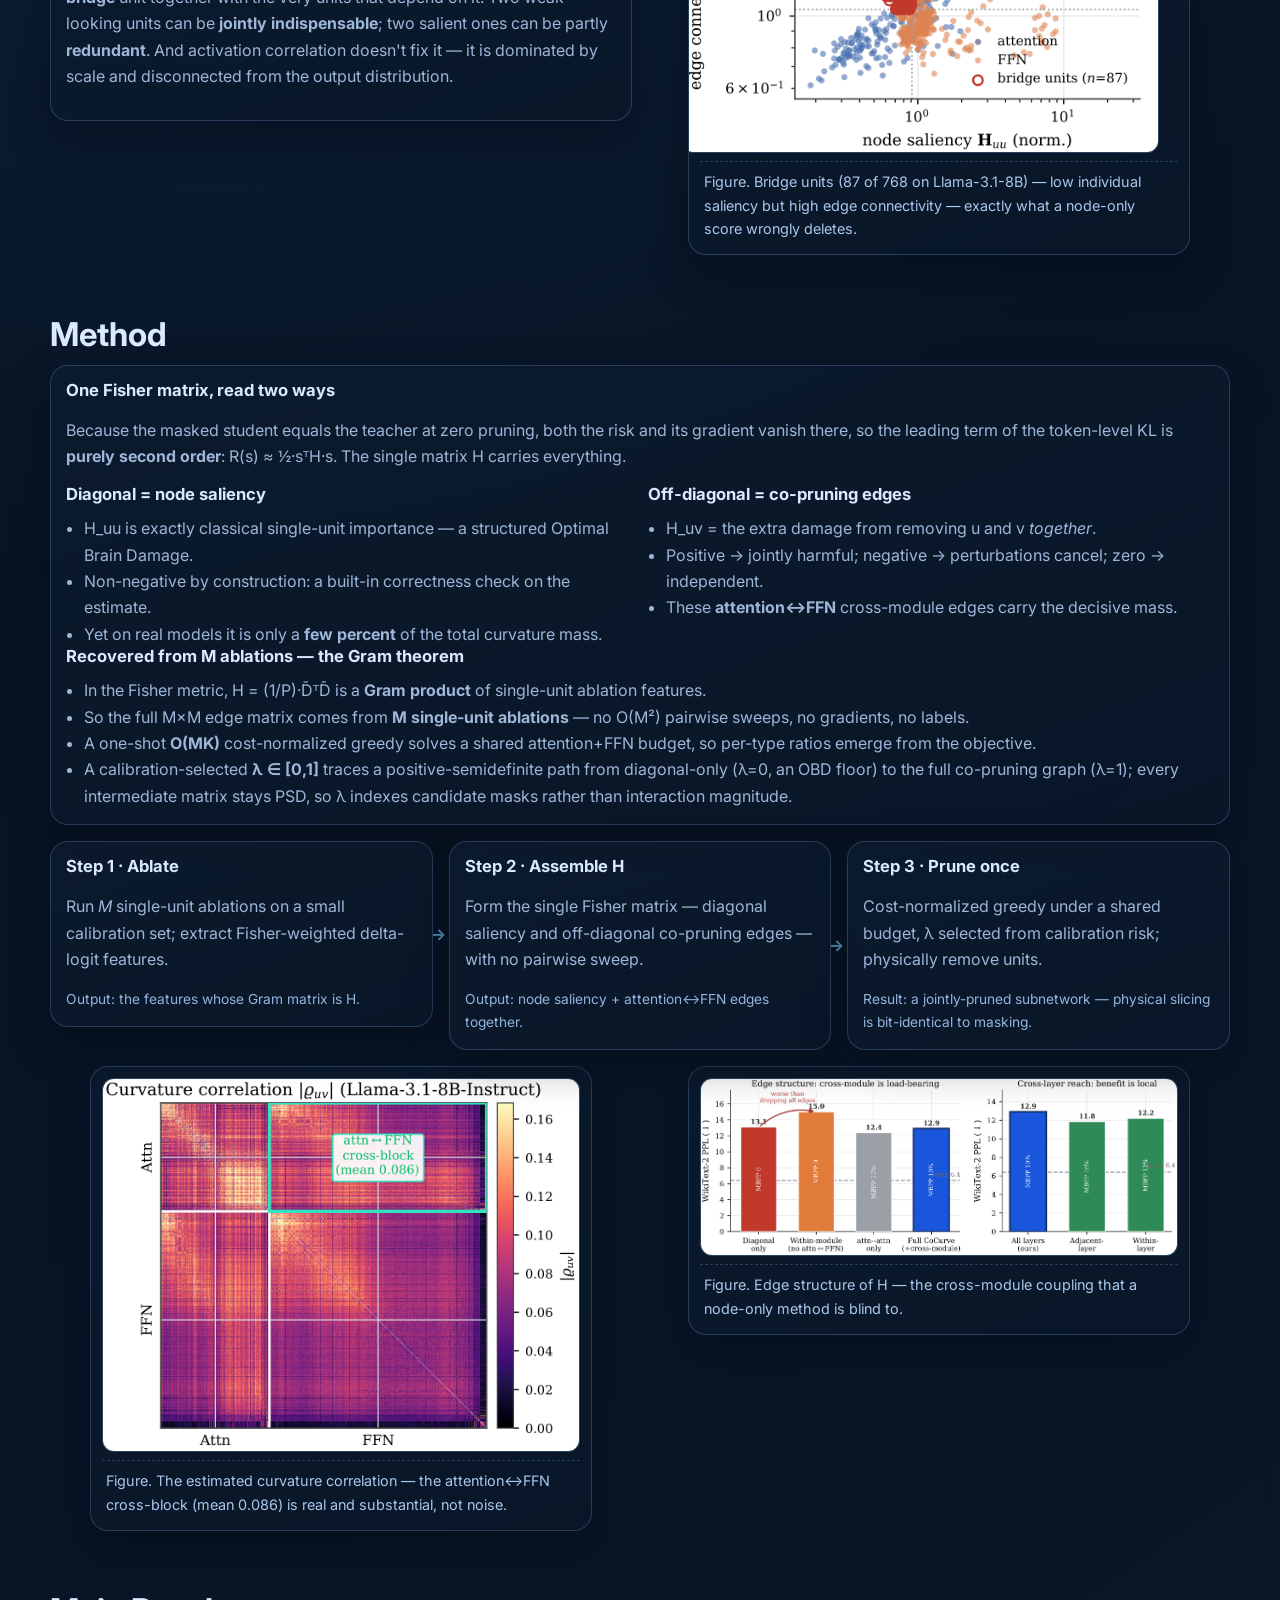
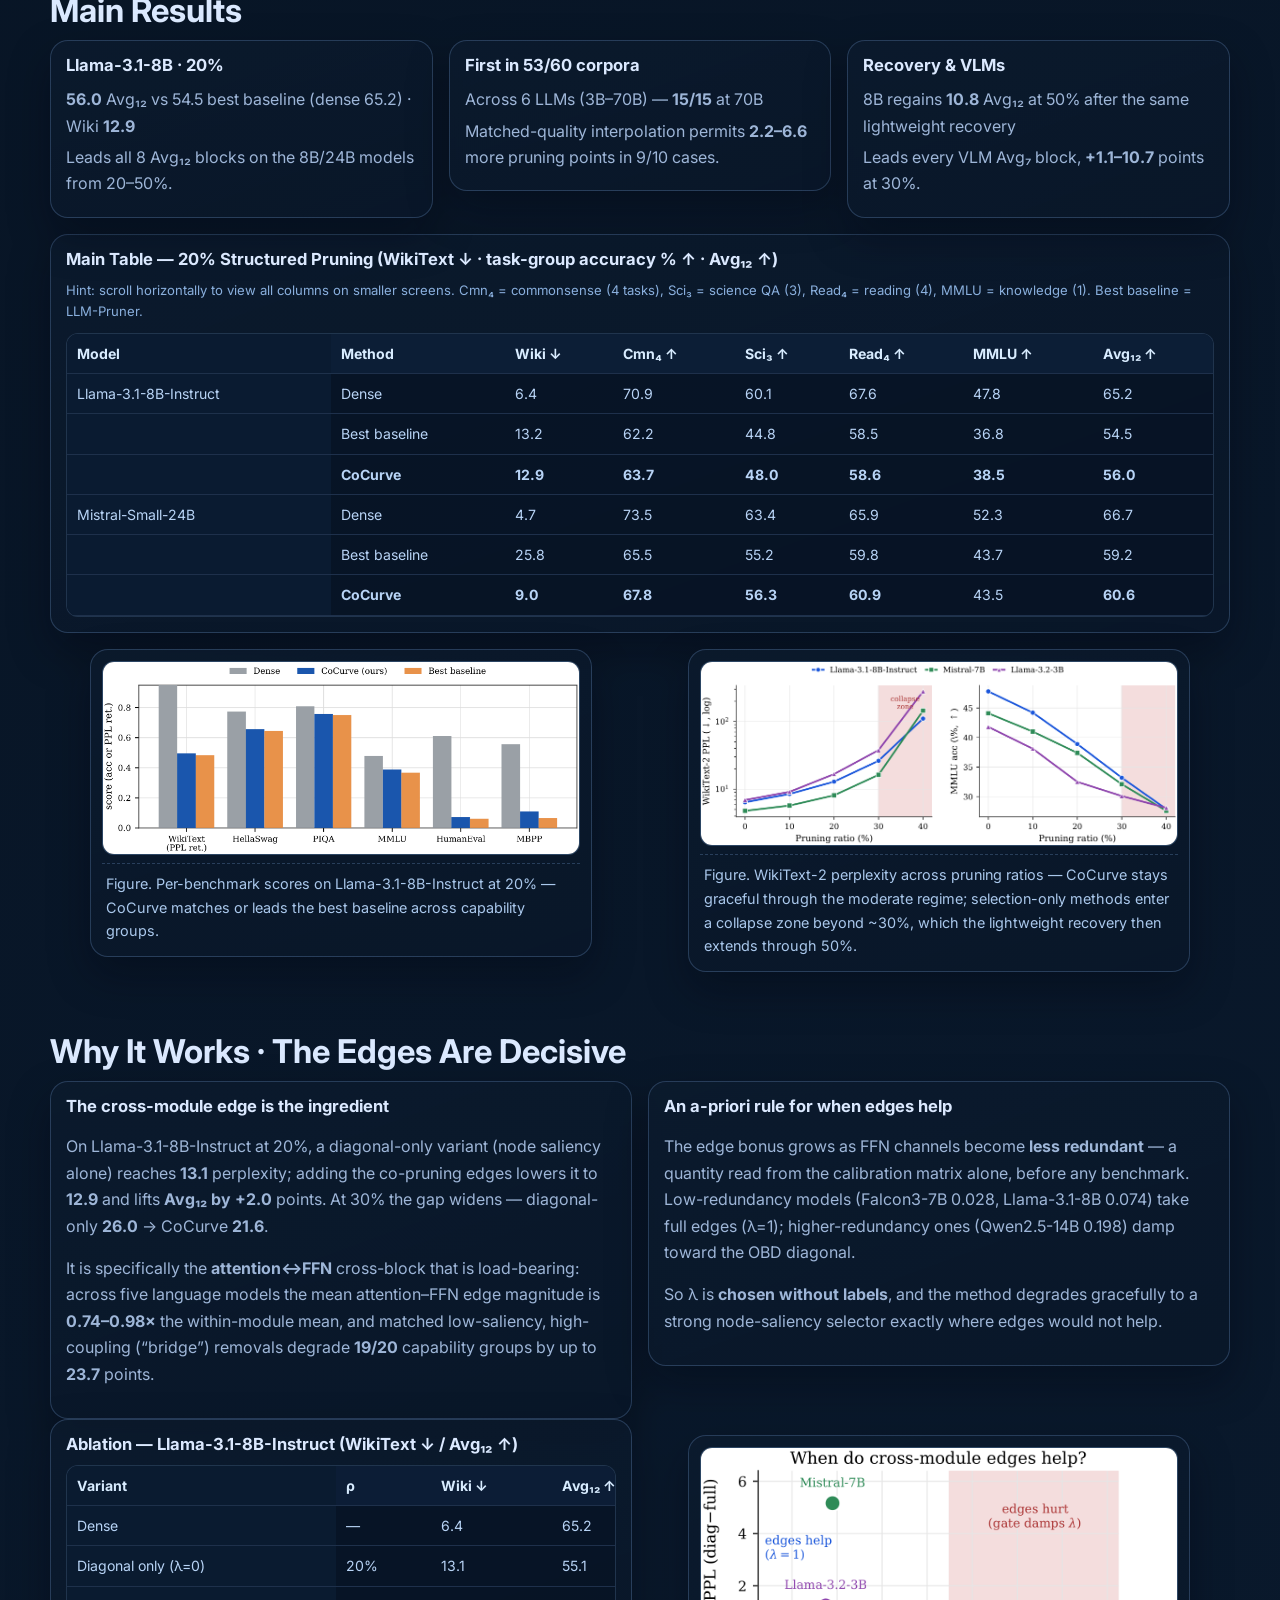
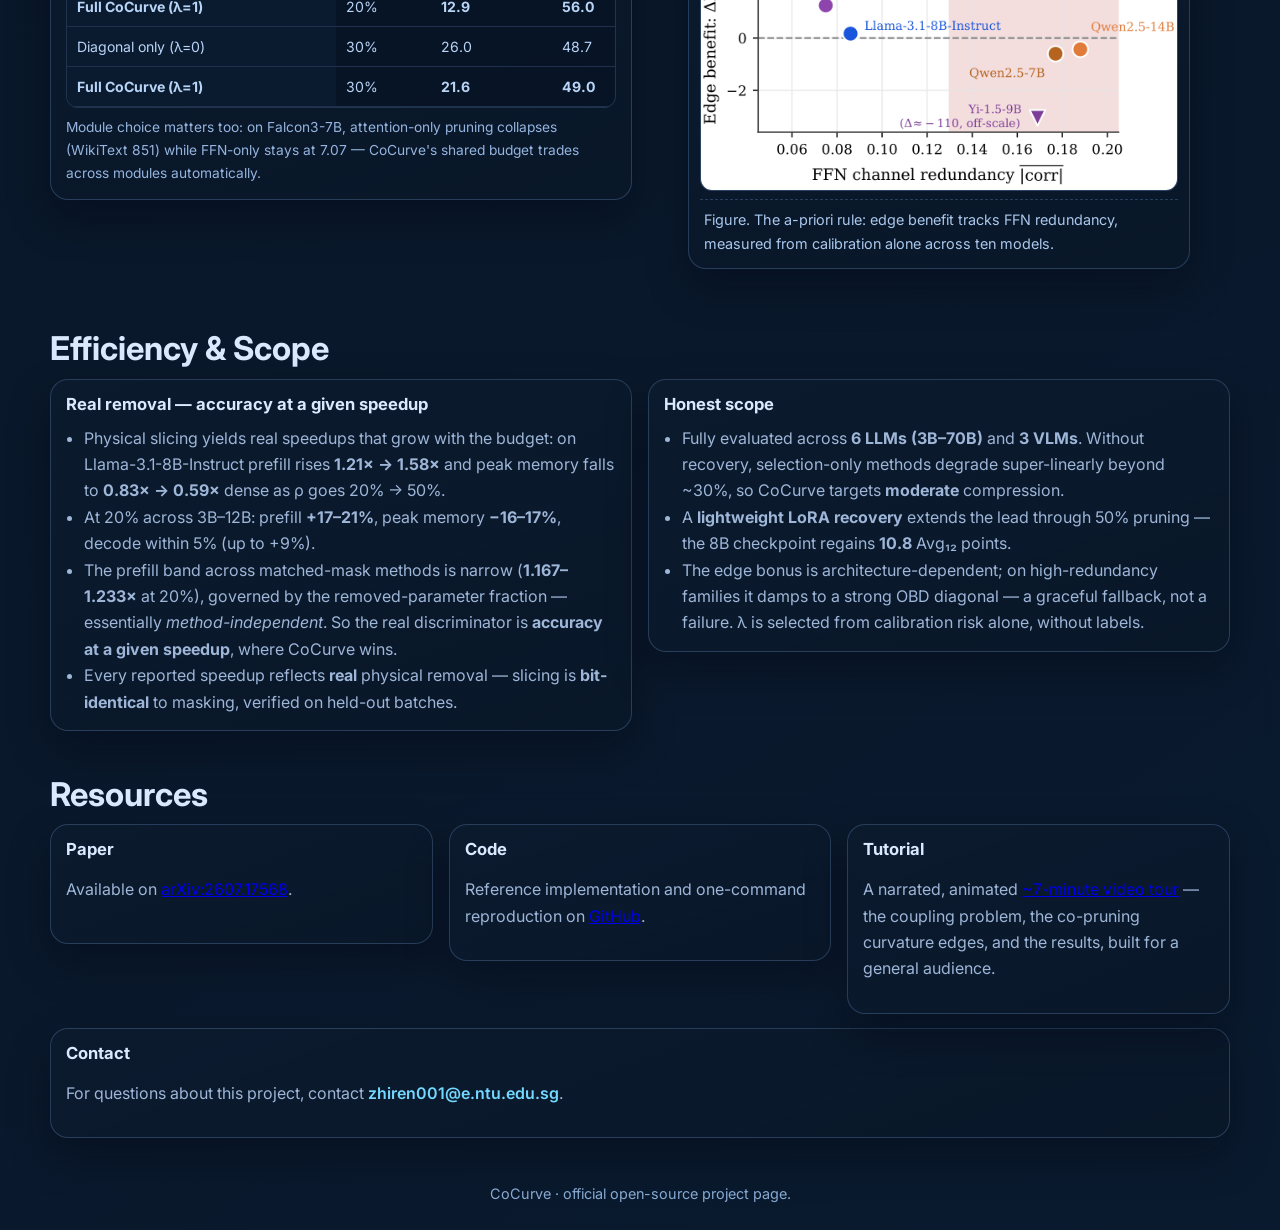
==== commit 3ae4de6a: "CoCurve 网站/tutorial 对齐 arXiv 版：9 作者、6 LLM+3 VLM scope、主表(8B/24B)、消融、效率(1.58×/-41%)、机理数据与 headline 图；" ====
--- a/index.html
+++ b/index.html
@@ -4,7 +4,7 @@
   <meta charset="utf-8">
   <meta name="viewport" content="width=device-width, initial-scale=1">
   <title>CoCurve | Project Website</title>
-  <meta name="description" content="CoCurve: Cross-Module Co-Pruning Curvature for training-free structured LLM pruning — prune the edges between units, not just the nodes.">
+  <meta name="description" content="CoCurve: Cross-Module Co-Pruning Curvature for structured LLM pruning — prune the edges between units, not just the nodes.">
   <link rel="preconnect" href="https://fonts.googleapis.com">
   <link rel="preconnect" href="https://fonts.gstatic.com" crossorigin>
   <link href="https://fonts.googleapis.com/css2?family=Inter:wght@400;500;600;700;800&family=Manrope:wght@500;700;800&display=swap" rel="stylesheet">
@@ -34,47 +34,50 @@
   <main id="top">
     <section class="hero container">
       <div class="hero-copy">
-        <p class="pill">Preprint · Training-Free Structured Pruning</p>
+        <p class="pill">Preprint · Cross-Module Structured Pruning</p>
         <h1>CoCurve</h1>
         <p class="subtitle">
-          Cross-Module Co-Pruning Curvature: a calibration-only, fine-tuning-free method that prunes
+          Cross-Module Co-Pruning Curvature: a calibration-only method that prunes
           attention and FFN units <strong>jointly</strong> — by preserving the <em>curvature of the edges
           between units</em>, not just ranking the nodes.
         </p>
         <div class="author-hero">
           <p class="author-hero-names">
-            Zhiren Gong<sup>1,2</sup>, Zihao Zeng<sup>1</sup>, Zijie Wang<sup>1</sup>,
-            Chau Yuen<sup>3</sup>, Wei Yang Bryan Lim<sup>1</sup>
+            Zhiren Gong<sup>1,2</sup>, Zihao Zeng<sup>1</sup>, Tiantong Wang<sup>1</sup>, Yixin Wang<sup>1</sup>, Honoka Anada<sup>1,4</sup>,
+            Zijie Wang<sup>1</sup>, Ming Xiao<sup>5</sup>, Chau Yuen<sup>3</sup>, Wei Yang Bryan Lim<sup>1</sup>
           </p>
           <p class="author-hero-affils">
             <span><sup>1</sup> College of Computing and Data Science, Nanyang Technological University</span>
             <span><sup>2</sup> Interdisciplinary Graduate Programme, Nanyang Technological University</span>
             <span><sup>3</sup> School of Electrical and Electronic Engineering, Nanyang Technological University</span>
+            <span><sup>4</sup> Department of Computer Science, The University of Tokyo</span>
+            <span><sup>5</sup> Information Science &amp; Engineering, KTH Royal Institute of Technology</span>
           </p>
         </div>
         <p class="hero-highlight">
-          On the instruction-tuned Llama-3.1-8B at 20%, CoCurve is the <strong>only</strong> training-free method
-          strong across <strong>every</strong> capability class — and best preserves the fragile code ability others
-          sacrifice. The catch everyone misses: <strong>~98%</strong> of the curvature mass lives in the edges.
+          Across <strong>6 LLMs (3B–70B)</strong> and <strong>3 VLMs</strong>, CoCurve ranks first in
+          <strong>53/60</strong> corpus comparisons (<strong>15/15 at 70B</strong>), and after the same lightweight
+          recovery its structures stay strongest through <strong>50%</strong> pruning. The catch everyone misses:
+          the decisive curvature lives in the <strong>attention↔FFN edges</strong>, not the nodes.
         </p>
         <div class="cta">
           <a class="btn btn-soft" href="https://arxiv.org/abs/2607.17568" target="_blank" rel="noreferrer">Paper</a>
-          <span class="btn btn-soft" style="opacity:.6;cursor:default">Code · coming soon</span>
+          <a class="btn btn-soft" href="https://github.com/GongZhiren/CoCurve" target="_blank" rel="noreferrer">Code</a>
           <a class="btn" href="tutorial.html">▶ Tutorial</a>
         </div>
       </div>
       <figure class="card figure-card hero-figure">
-        <img class="hero-radar-img" src="./assets/fig_teaser.png" alt="Fraction of dense retained: CoCurve vs best baseline across capability classes" data-full="./assets/fig_teaser.png" loading="eager">
-        <figcaption>Figure. Fraction of dense capability retained on Llama-3.1-8B-Instruct at 20% — CoCurve leads every class, and most on code.</figcaption>
+        <img class="hero-radar-img" src="./assets/fig_headline.png" alt="Quality–deployment frontier on Llama-3.1-8B-Instruct: Avg12 vs pruning ratio, with memory and prefill speedup" data-full="./assets/fig_headline.png" loading="eager">
+        <figcaption>Figure. CoCurve advances the quality–deployment frontier on Llama-3.1-8B-Instruct — highest Avg₁₂ at every ratio, with prefill up to 1.58× and peak memory down to 0.59× dense.</figcaption>
       </figure>
     </section>
 
     <section class="container metrics">
-      <article><h3>4 + 24B</h3><p>Models (3B–8B) + a larger-scale point</p></article>
-      <article><h3>14 tasks · 5 families</h3><p>LM · commonsense · knowledge · math · code</p></article>
-      <article><h3>~98%</h3><p>Of curvature mass is off-diagonal (edges)</p></article>
+      <article><h3>6 LLMs · 3 VLMs</h3><p>3B–70B, including a 70B 10–50% sweep</p></article>
+      <article><h3>12 tasks + 7 MM</h3><p>3 perplexity corpora · 12 language · 7 multimodal</p></article>
+      <article><h3>53/60</h3><p>Corpus comparisons ranked first (15/15 at 70B)</p></article>
       <article><h3>M ablations</h3><p>Full edge matrix, no pairwise sweeps</p></article>
-      <article><h3>0 fine-tuning</h3><p>Calibration-only · one shot</p></article>
+      <article><h3>1.58× · −41%</h3><p>Prefill throughput / peak memory at 50%</p></article>
     </section>
 
     <section id="abstract" class="container section">
@@ -159,7 +162,7 @@
           <li>In the Fisher metric, <span class="mono">H = (1/P)·D̄ᵀD̄</span> is a <strong>Gram product</strong> of single-unit ablation features.</li>
           <li>So the full <span class="mono">M×M</span> edge matrix comes from <strong>M single-unit ablations</strong> — no O(M²) pairwise sweeps, no gradients, no labels.</li>
           <li>A one-shot <strong>O(MK)</strong> cost-normalized greedy solves a shared attention+FFN budget, so per-type ratios emerge from the objective.</li>
-          <li>A calibration-selected <strong>trust-region λ</strong> interpolates diagonal-only (λ=0, an OBD floor) to full edges (λ=1); an optional gated compensation is reported transparently and never degrades the result.</li>
+          <li>A calibration-selected <strong>λ ∈ [0,1]</strong> traces a positive-semidefinite path from diagonal-only (λ=0, an OBD floor) to the full co-pruning graph (λ=1); every intermediate matrix stays PSD, so λ indexes candidate masks rather than interaction magnitude.</li>
         </ul>
       </article>
 
@@ -176,8 +179,8 @@
         </article>
         <article class="card">
           <h3>Step 3 · Prune once</h3>
-          <p>Cost-normalized greedy under a shared budget, trust-region λ from calibration risk; physically remove units.</p>
-          <p class="note">Result: a jointly-pruned subnetwork, mask-equals-physical to &lt;10⁻³.</p>
+          <p>Cost-normalized greedy under a shared budget, λ selected from calibration risk; physically remove units.</p>
+          <p class="note">Result: a jointly-pruned subnetwork — physical slicing is bit-identical to masking.</p>
         </article>
       </div>
 
@@ -198,45 +201,36 @@
       <div class="grid3">
         <article class="card stat-card">
           <h3>Llama-3.1-8B · 20%</h3>
-          <p><strong>12.91</strong> Wiki · <strong>.610</strong> Cmn · <strong>.389</strong> MMLU · <strong>.091</strong> Code</p>
-          <p>The only method strong across every capability class (dense 6.40 / .699 / .478 / .583).</p>
+          <p><strong>56.0</strong> Avg₁₂ vs 54.5 best baseline (dense 65.2) · Wiki <strong>12.9</strong></p>
+          <p>Leads all 8 Avg₁₂ blocks on the 8B/24B models from 20–50%.</p>
         </article>
         <article class="card stat-card">
-          <h3>Code is preserved</h3>
-          <p>16% of dense code retained vs 11% for the best baseline</p>
-          <p>CoCurve best preserves the fragile code-generation ability other training-free methods sacrifice.</p>
+          <h3>First in 53/60 corpora</h3>
+          <p>Across 6 LLMs (3B–70B) — <strong>15/15</strong> at 70B</p>
+          <p>Matched-quality interpolation permits <strong>2.2–6.6</strong> more pruning points in 9/10 cases.</p>
         </article>
         <article class="card stat-card">
-          <h3>Perplexity everywhere</h3>
-          <p>Leads WikiText perplexity on <strong>every</strong> model tested</p>
-          <p>Up to <strong>14.5×</strong> lower than the best baseline at 40% on Mistral-Small-24B.</p>
+          <h3>Recovery &amp; VLMs</h3>
+          <p>8B regains <strong>10.8</strong> Avg₁₂ at 50% after the same lightweight recovery</p>
+          <p>Leads every VLM Avg₇ block, <strong>+1.1–10.7</strong> points at 30%.</p>
         </article>
       </div>
 
       <article class="card full-width-table-card">
-        <h3>Main Table — 20% Structured Pruning (Wiki ↓ / Commonsense ↑ / MMLU ↑ / Code ↑)</h3>
-        <p class="scroll-hint">Hint: scroll horizontally to view all columns on smaller screens.</p>
+        <h3>Main Table — 20% Structured Pruning (WikiText ↓ · task-group accuracy % ↑ · Avg₁₂ ↑)</h3>
+        <p class="scroll-hint">Hint: scroll horizontally to view all columns on smaller screens. Cmn₄ = commonsense (4 tasks), Sci₃ = science QA (3), Read₄ = reading (4), MMLU = knowledge (1). Best baseline = LLM-Pruner.</p>
         <div class="table-scroll">
           <table class="wide-table compact">
             <thead>
-              <tr><th>Model</th><th>Method</th><th>Wiki ↓</th><th>Cmn ↑</th><th>MMLU ↑</th><th>Code ↑</th></tr>
+              <tr><th>Model</th><th>Method</th><th>Wiki ↓</th><th>Cmn₄ ↑</th><th>Sci₃ ↑</th><th>Read₄ ↑</th><th>MMLU ↑</th><th>Avg₁₂ ↑</th></tr>
             </thead>
             <tbody>
-              <tr><td>Llama-3.1-8B-Instruct</td><td>Dense</td><td>6.40</td><td>.699</td><td>.478</td><td>.583</td></tr>
-              <tr><td></td><td>Best baseline</td><td>13.23</td><td>.586</td><td>.379</td><td>.072</td></tr>
-              <tr><td></td><td><strong>CoCurve</strong></td><td><strong>12.91</strong></td><td><strong>.610</strong></td><td><strong>.389</strong></td><td><strong>.091</strong></td></tr>
-              <tr><td>Mistral-7B</td><td>Dense</td><td>4.78</td><td>.675</td><td>.441</td><td>.322</td></tr>
-              <tr><td></td><td>Best baseline</td><td>8.11</td><td>.607</td><td>.367</td><td>.095</td></tr>
-              <tr><td></td><td><strong>CoCurve</strong></td><td><strong>8.10</strong></td><td>.605</td><td><strong>.374</strong></td><td>.079</td></tr>
-              <tr><td>Llama-3.2-3B</td><td>Dense</td><td>6.91</td><td>.628</td><td>.418</td><td>.323</td></tr>
-              <tr><td></td><td>Best baseline</td><td>16.90</td><td>.518</td><td>.335</td><td>.024</td></tr>
-              <tr><td></td><td><strong>CoCurve</strong></td><td><strong>16.71</strong></td><td>.512</td><td>.325</td><td><strong>.046</strong></td></tr>
-              <tr><td>Falcon3-7B</td><td>Dense</td><td>5.43</td><td>.670</td><td>.452</td><td>.532</td></tr>
-              <tr><td></td><td>Best baseline</td><td>7.43</td><td>.591</td><td>.398</td><td>.157</td></tr>
-              <tr><td></td><td><strong>CoCurve</strong> (λ=.5)</td><td><strong>7.03</strong></td><td><strong>.602</strong></td><td>.390</td><td><strong>.188</strong></td></tr>
-              <tr><td>Mistral-Small-24B</td><td>Dense</td><td>4.70</td><td>.738</td><td>.523</td><td>.475</td></tr>
-              <tr><td></td><td>Best baseline</td><td>10.42</td><td>.629</td><td>.446</td><td>.138</td></tr>
-              <tr><td></td><td><strong>CoCurve</strong> (λ=1)</td><td><strong>8.31</strong></td><td><strong>.648</strong></td><td><strong>.462</strong></td><td><strong>.215</strong></td></tr>
+              <tr><td>Llama-3.1-8B-Instruct</td><td>Dense</td><td>6.4</td><td>70.9</td><td>60.1</td><td>67.6</td><td>47.8</td><td>65.2</td></tr>
+              <tr><td></td><td>Best baseline</td><td>13.2</td><td>62.2</td><td>44.8</td><td>58.5</td><td>36.8</td><td>54.5</td></tr>
+              <tr><td></td><td><strong>CoCurve</strong></td><td><strong>12.9</strong></td><td><strong>63.7</strong></td><td><strong>48.0</strong></td><td><strong>58.6</strong></td><td><strong>38.5</strong></td><td><strong>56.0</strong></td></tr>
+              <tr><td>Mistral-Small-24B</td><td>Dense</td><td>4.7</td><td>73.5</td><td>63.4</td><td>65.9</td><td>52.3</td><td>66.7</td></tr>
+              <tr><td></td><td>Best baseline</td><td>25.8</td><td>65.5</td><td>55.2</td><td>59.8</td><td>43.7</td><td>59.2</td></tr>
+              <tr><td></td><td><strong>CoCurve</strong></td><td><strong>9.0</strong></td><td><strong>67.8</strong></td><td><strong>56.3</strong></td><td><strong>60.9</strong></td><td>43.5</td><td><strong>60.6</strong></td></tr>
             </tbody>
           </table>
         </div>
@@ -245,11 +239,11 @@
       <div class="grid2">
         <figure class="card figure-card">
           <img src="./assets/fig_main8b.png" alt="CoCurve vs dense vs best baseline across benchmarks" data-full="./assets/fig_main8b.png" loading="lazy">
-          <figcaption>Figure. Per-benchmark scores on Llama-3.1-8B-Instruct at 20% — CoCurve matches or leads the best baseline everywhere, widening on code.</figcaption>
+          <figcaption>Figure. Per-benchmark scores on Llama-3.1-8B-Instruct at 20% — CoCurve matches or leads the best baseline across capability groups.</figcaption>
         </figure>
         <figure class="card figure-card">
           <img src="./assets/fig_pareto.png" alt="Accuracy across pruning ratios" data-full="./assets/fig_pareto.png" loading="lazy">
-          <figcaption>Figure. CoCurve from 10–40% — graceful through the moderate regime; all training-free methods enter a collapse zone beyond ~30%.</figcaption>
+          <figcaption>Figure. WikiText-2 perplexity across pruning ratios — CoCurve stays graceful through the moderate regime; selection-only methods enter a collapse zone beyond ~30%, which the lightweight recovery then extends through 50%.</figcaption>
         </figure>
       </div>
     </section>
@@ -260,43 +254,46 @@
         <article class="card">
           <h3>The cross-module edge is the ingredient</h3>
           <p>
-            On Mistral-7B at 20%, a diagonal-only variant (node saliency alone) reaches <strong>13.3</strong> perplexity;
-            adding the edges cuts the gap to dense roughly in half, to <strong>8.1</strong> (dense 4.8) — and lifts code
-            (MBPP) from <strong>0.6%</strong> to <strong>12.2%</strong>, about 20×.
-          </p>
-          <p>
-            Tellingly, keeping only <em>within-module</em> edges (15.0) is <strong>worse than pure diagonal</strong> (13.1):
-            it is specifically the <strong>attention↔FFN</strong> cross-block that is load-bearing.
+            On Llama-3.1-8B-Instruct at 20%, a diagonal-only variant (node saliency alone) reaches <strong>13.1</strong>
+            perplexity; adding the co-pruning edges lowers it to <strong>12.9</strong> and lifts <strong>Avg₁₂ by +2.0</strong>
+            points. At 30% the gap widens — diagonal-only <strong>26.0</strong> → CoCurve <strong>21.6</strong>.
+          </p>
+          <p>
+            It is specifically the <strong>attention↔FFN</strong> cross-block that is load-bearing: across five language
+            models the mean attention–FFN edge magnitude is <strong>0.74–0.98×</strong> the within-module mean, and matched
+            low-saliency, high-coupling (“bridge”) removals degrade <strong>19/20</strong> capability groups by up to
+            <strong>23.7</strong> points.
           </p>
         </article>
         <article class="card">
           <h3>An a-priori rule for when edges help</h3>
           <p>
             The edge bonus grows as FFN channels become <strong>less redundant</strong> — a quantity read from the
-            calibration matrix alone, before any benchmark. Low-redundancy models (Falcon3 0.028, Llama-3.1-8B 0.074)
-            take full edges (λ=1); high-redundancy ones (Qwen2.5-32B 0.242) damp toward the OBD diagonal.
-          </p>
-          <p>
-            So the trust-region λ is <strong>chosen without labels</strong>, and the method degrades gracefully to a strong
+            calibration matrix alone, before any benchmark. Low-redundancy models (Falcon3-7B 0.028, Llama-3.1-8B 0.074)
+            take full edges (λ=1); higher-redundancy ones (Qwen2.5-14B 0.198) damp toward the OBD diagonal.
+          </p>
+          <p>
+            So λ is <strong>chosen without labels</strong>, and the method degrades gracefully to a strong
             node-saliency selector exactly where edges would not help.
           </p>
         </article>
       </div>
       <div class="grid2">
         <article class="card">
-          <h3>Ablation — Mistral-7B, 20% (WikiText ↓ / MBPP ↑)</h3>
+          <h3>Ablation — Llama-3.1-8B-Instruct (WikiText ↓ / Avg₁₂ ↑)</h3>
           <div class="table-scroll">
             <table class="wide-table compact">
-              <thead><tr><th>Variant</th><th>Wiki ↓</th><th>MBPP ↑</th></tr></thead>
+              <thead><tr><th>Variant</th><th>ρ</th><th>Wiki ↓</th><th>Avg₁₂ ↑</th></tr></thead>
               <tbody>
-                <tr><td>Dense</td><td>4.78</td><td>—</td></tr>
-                <tr><td>Diagonal only (λ=0)</td><td>13.26</td><td>.006</td></tr>
-                <tr><td>Head-only</td><td>1526</td><td>—</td></tr>
-                <tr><td>FFN-only</td><td>9.10</td><td>.076</td></tr>
-                <tr><td><strong>Full CoCurve (λ=1)</strong></td><td><strong>8.10</strong></td><td><strong>.122</strong></td></tr>
+                <tr><td>Dense</td><td>—</td><td>6.4</td><td>65.2</td></tr>
+                <tr><td>Diagonal only (λ=0)</td><td>20%</td><td>13.1</td><td>55.1</td></tr>
+                <tr><td><strong>Full CoCurve (λ=1)</strong></td><td>20%</td><td><strong>12.9</strong></td><td><strong>56.0</strong></td></tr>
+                <tr><td>Diagonal only (λ=0)</td><td>30%</td><td>26.0</td><td>48.7</td></tr>
+                <tr><td><strong>Full CoCurve (λ=1)</strong></td><td>30%</td><td><strong>21.6</strong></td><td><strong>49.0</strong></td></tr>
               </tbody>
             </table>
           </div>
+          <p class="note">Module choice matters too: on Falcon3-7B, attention-only pruning collapses (WikiText 851) while FFN-only stays at 7.07 — CoCurve's shared budget trades across modules automatically.</p>
         </article>
         <figure class="card figure-card">
           <img src="./assets/fig_edgecorr.png" alt="FFN redundancy vs edge benefit" data-full="./assets/fig_edgecorr.png" loading="lazy">
@@ -311,18 +308,18 @@
         <article class="card">
           <h3>Real removal — accuracy at a given speedup</h3>
           <ul>
-            <li>At 20% CoCurve physically removes ~17% of non-embedding parameters: peak memory <strong>0.83×</strong>, prefill <strong>~1.15×</strong> faster.</li>
-            <li>Across nine training-free methods the prefill speedup band is a narrow <strong>1.15–1.19×</strong> — governed by the removed parameter fraction, essentially <em>method-independent</em>.</li>
-            <li>So the real discriminator is not throughput but <strong>accuracy at a given speedup</strong> — where CoCurve wins.</li>
-            <li>Every reported speedup reflects <strong>real</strong> physical removal, validated mask-equals-physical to &lt;10⁻³.</li>
+            <li>Physical slicing yields real speedups that grow with the budget: on Llama-3.1-8B-Instruct prefill rises <strong>1.21× → 1.58×</strong> and peak memory falls to <strong>0.83× → 0.59×</strong> dense as ρ goes 20% → 50%.</li>
+            <li>At 20% across 3B–12B: prefill <strong>+17–21%</strong>, peak memory <strong>−16–17%</strong>, decode within 5% (up to +9%).</li>
+            <li>The prefill band across matched-mask methods is narrow (<strong>1.167–1.233×</strong> at 20%), governed by the removed-parameter fraction — essentially <em>method-independent</em>. So the real discriminator is <strong>accuracy at a given speedup</strong>, where CoCurve wins.</li>
+            <li>Every reported speedup reflects <strong>real</strong> physical removal — slicing is <strong>bit-identical</strong> to masking, verified on held-out batches.</li>
           </ul>
         </article>
         <article class="card">
           <h3>Honest scope</h3>
           <ul>
-            <li>Without a recovery stage, all training-free methods degrade super-linearly beyond ~30% — CoCurve's sweet spot is <strong>moderate</strong> compression.</li>
-            <li>The edge bonus is architecture-dependent; on high-redundancy families it damps to a strong OBD diagonal (a graceful fallback, not a failure).</li>
-            <li>Fully-evaluated models span 3–10B; <strong>Mistral-Small-24B</strong> is a larger-scale point (dense &amp; CoCurve final; some baselines completing). MoE is out of scope.</li>
+            <li>Fully evaluated across <strong>6 LLMs (3B–70B)</strong> and <strong>3 VLMs</strong>. Without recovery, selection-only methods degrade super-linearly beyond ~30%, so CoCurve targets <strong>moderate</strong> compression.</li>
+            <li>A <strong>lightweight LoRA recovery</strong> extends the lead through 50% pruning — the 8B checkpoint regains <strong>10.8</strong> Avg₁₂ points.</li>
+            <li>The edge bonus is architecture-dependent; on high-redundancy families it damps to a strong OBD diagonal — a graceful fallback, not a failure. λ is selected from calibration risk alone, without labels.</li>
           </ul>
         </article>
       </div>
@@ -337,7 +334,7 @@
         </article>
         <article class="card resource-card">
           <h3>Code</h3>
-          <p>Reference implementation and reproduction. <strong>Coming soon.</strong></p>
+          <p>Reference implementation and one-command reproduction on <a href="https://github.com/GongZhiren/CoCurve" target="_blank" rel="noreferrer">GitHub</a>.</p>
         </article>
         <article class="card resource-card">
           <h3>Tutorial</h3>
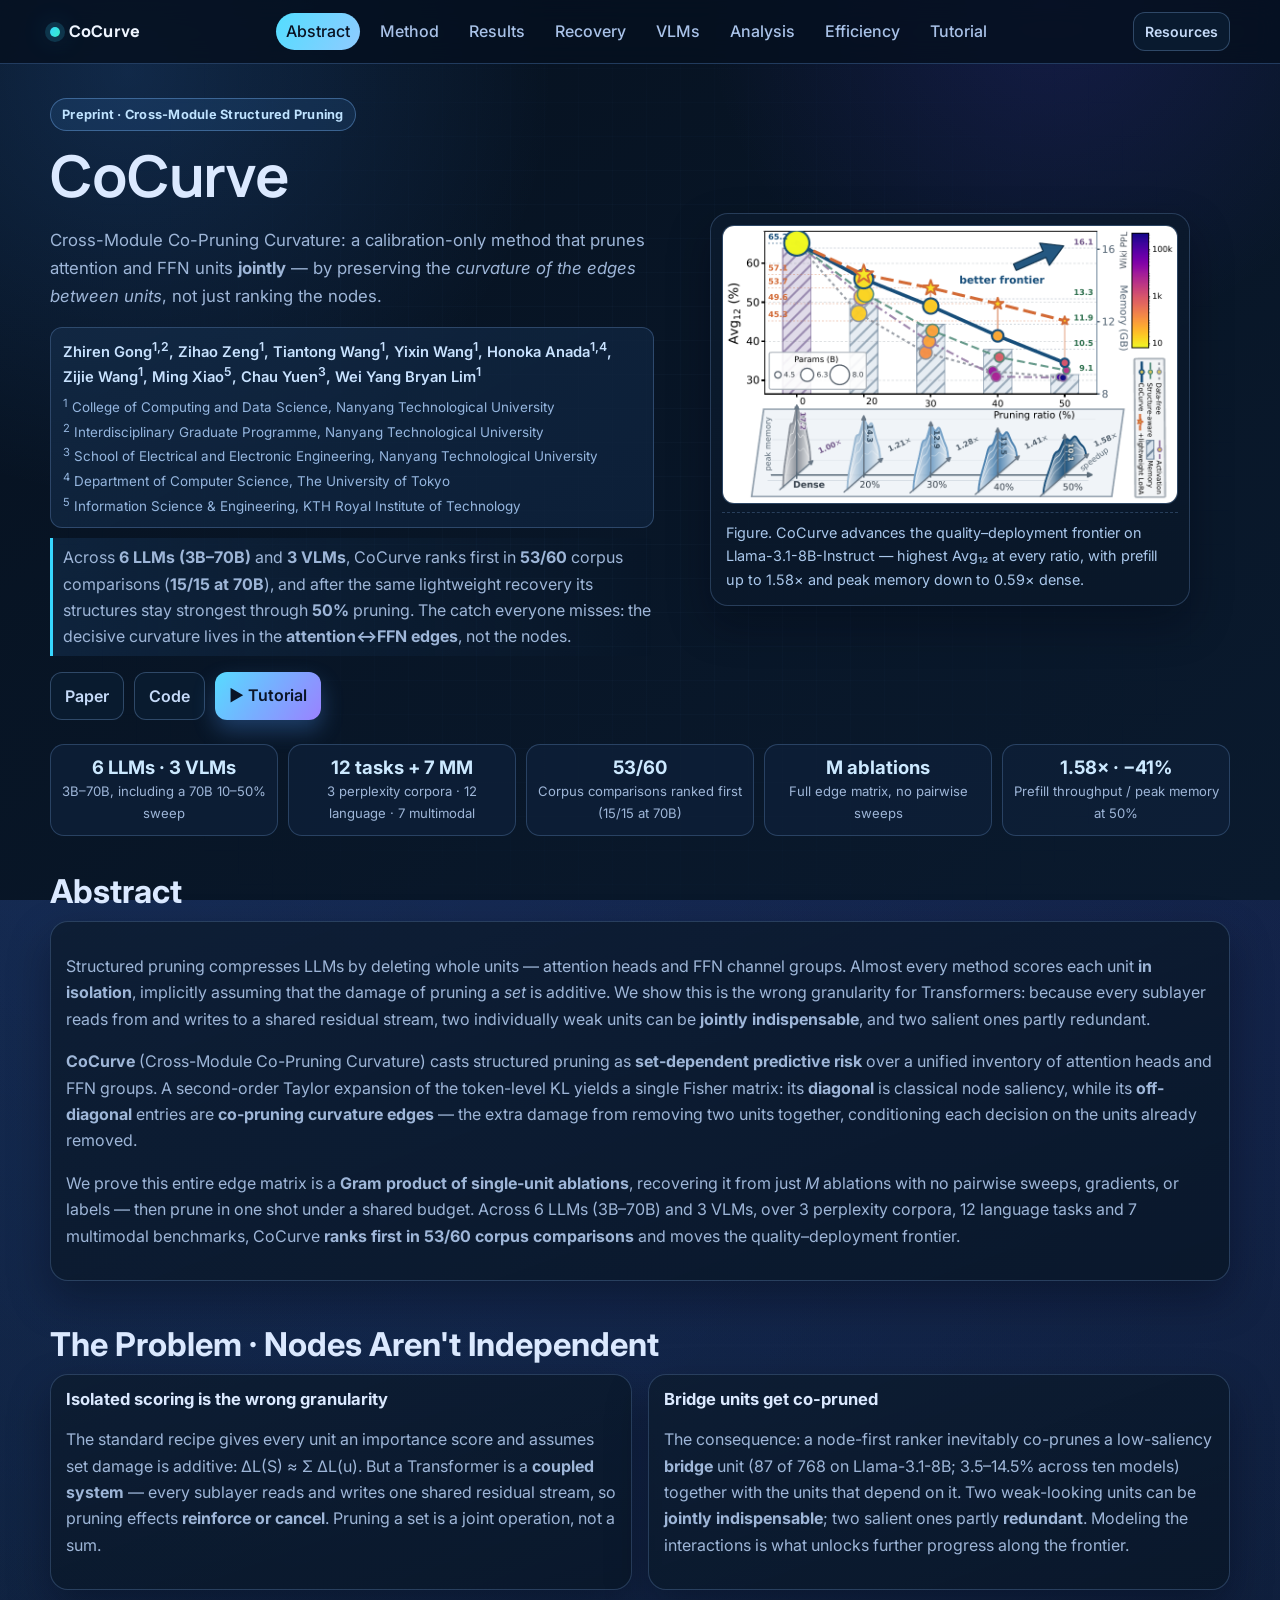
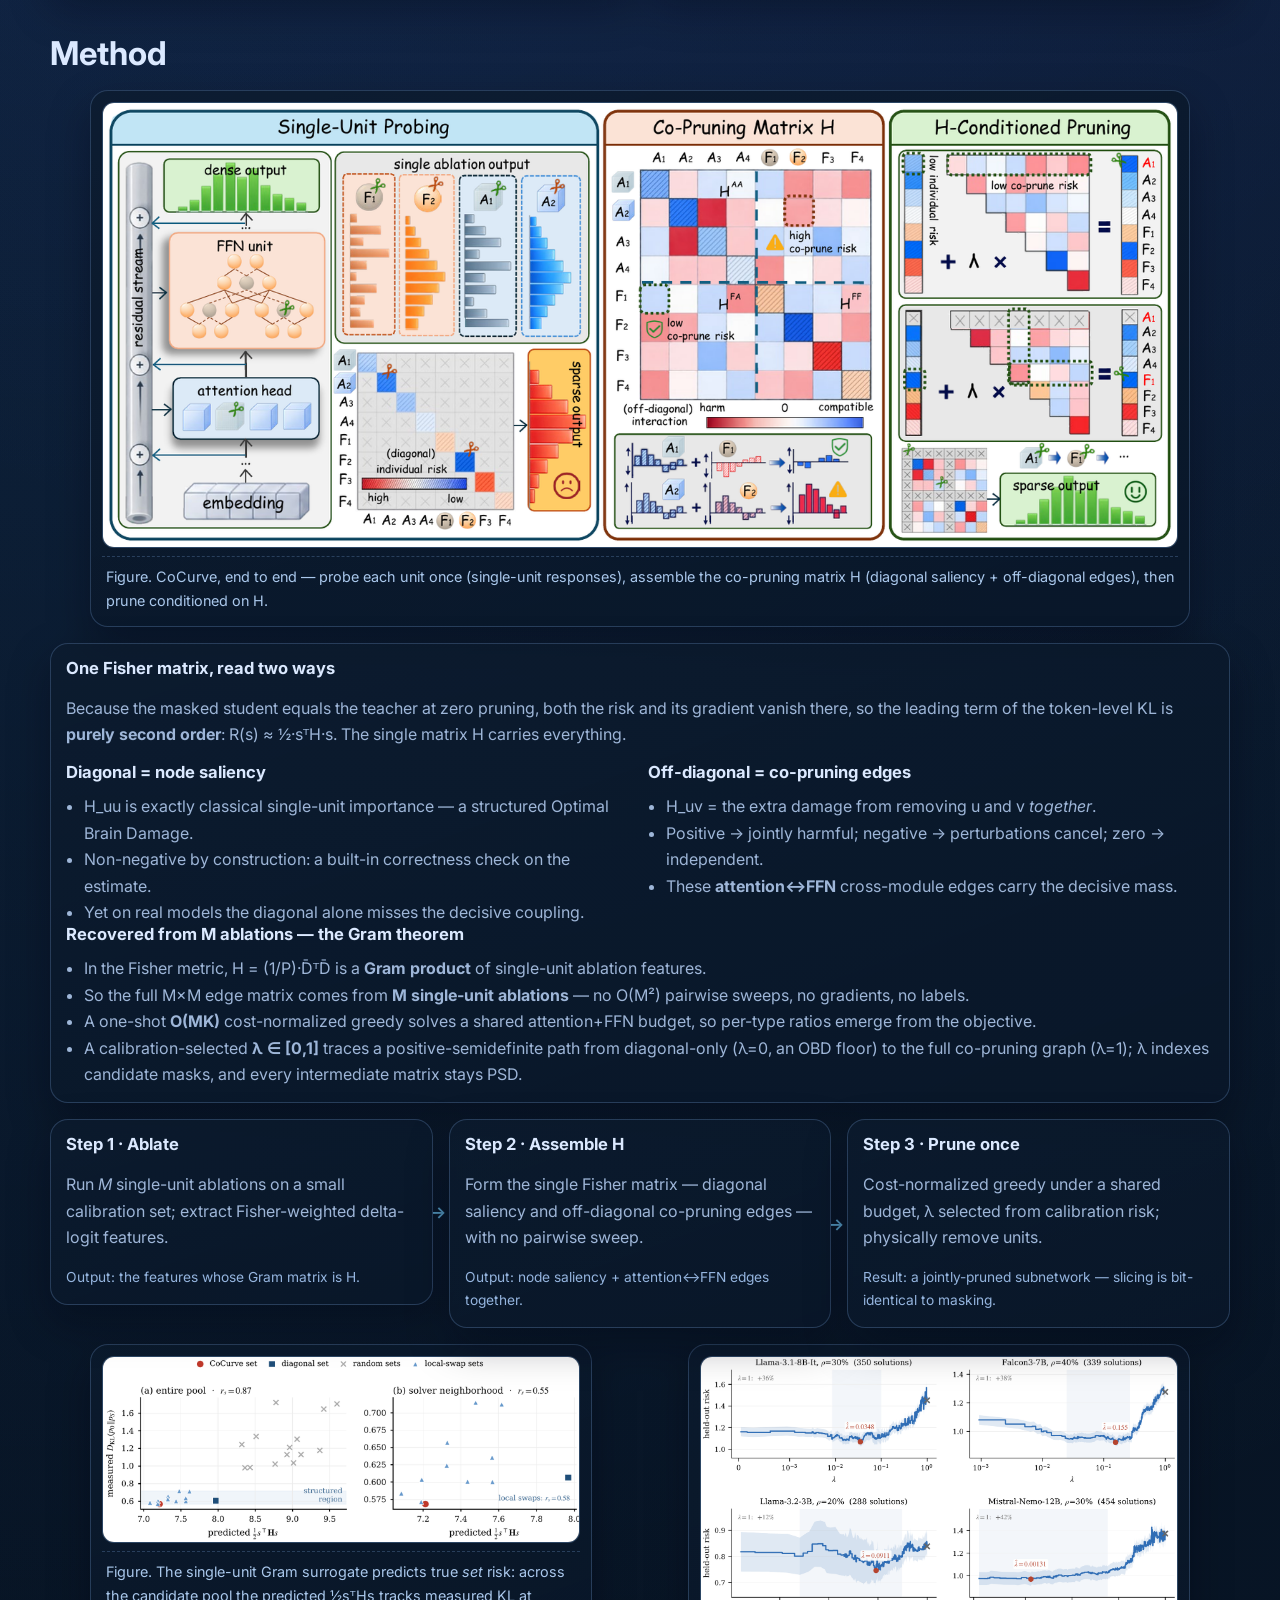
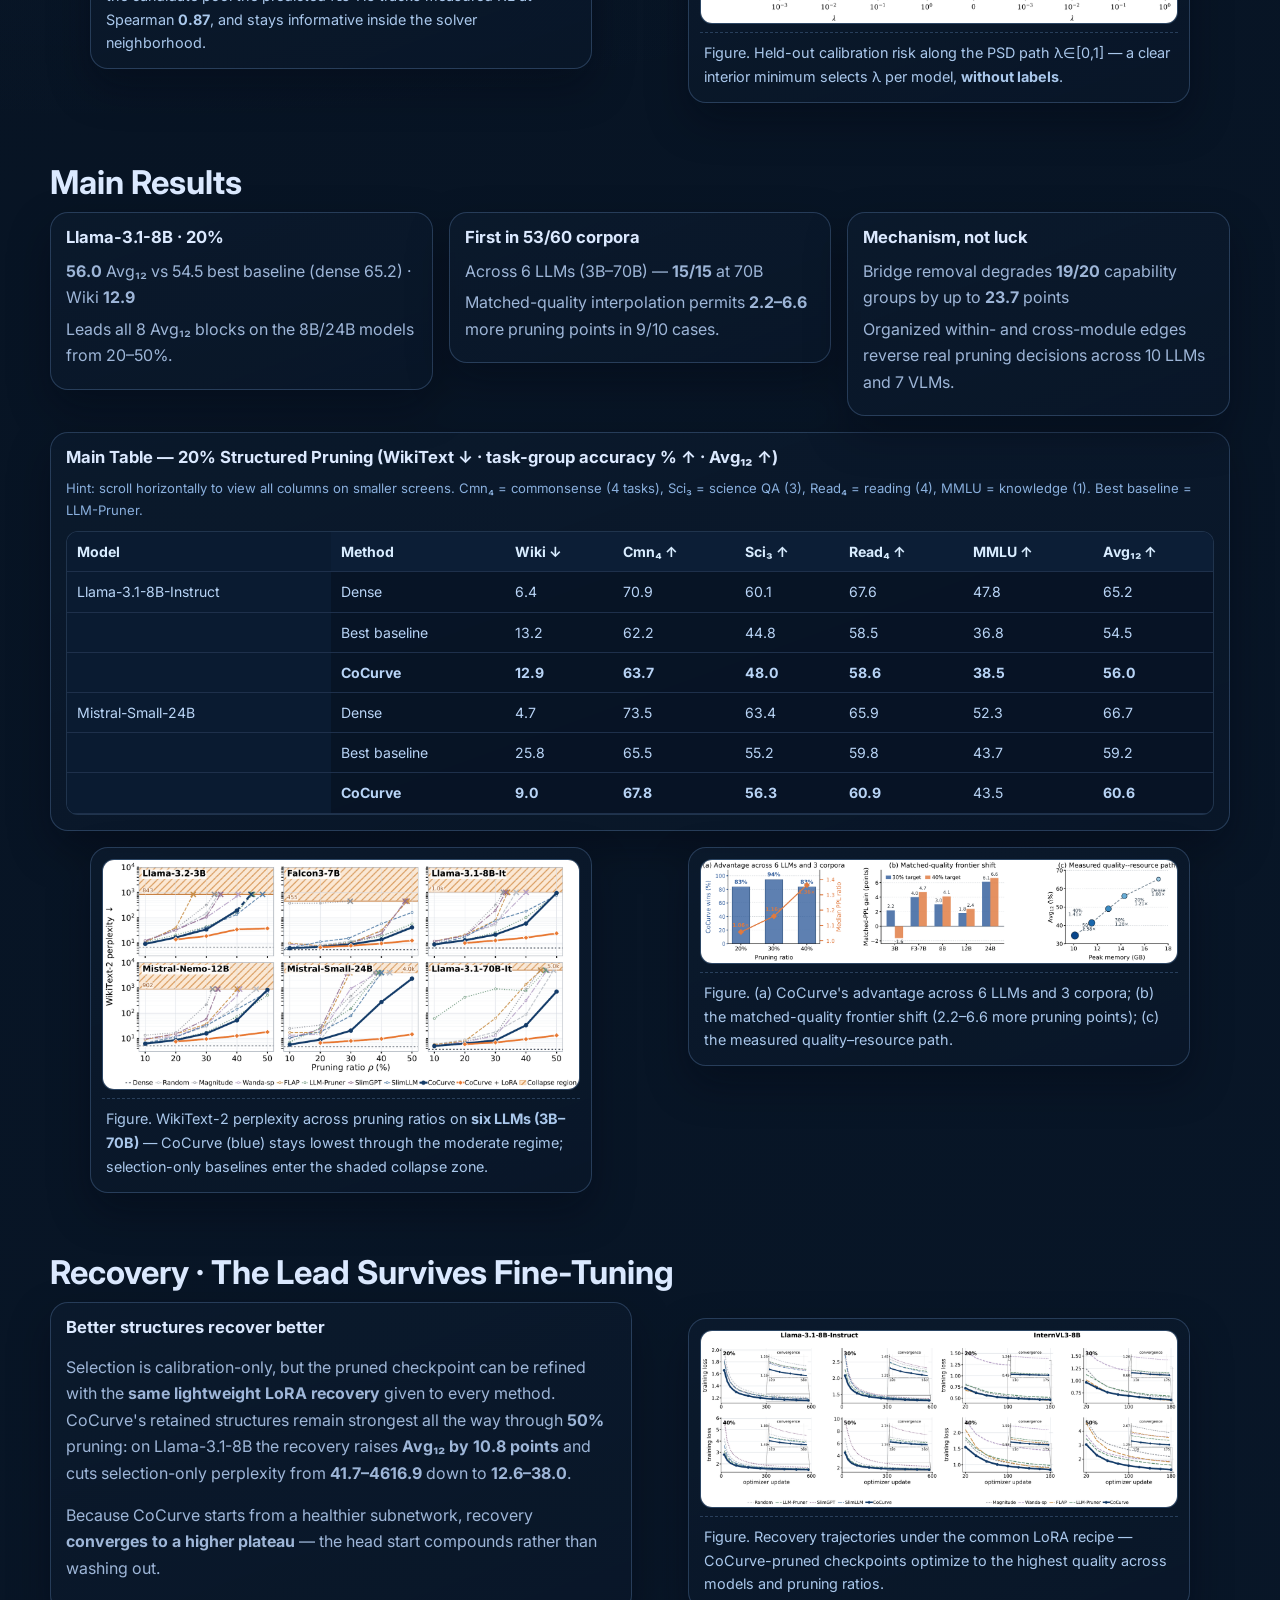
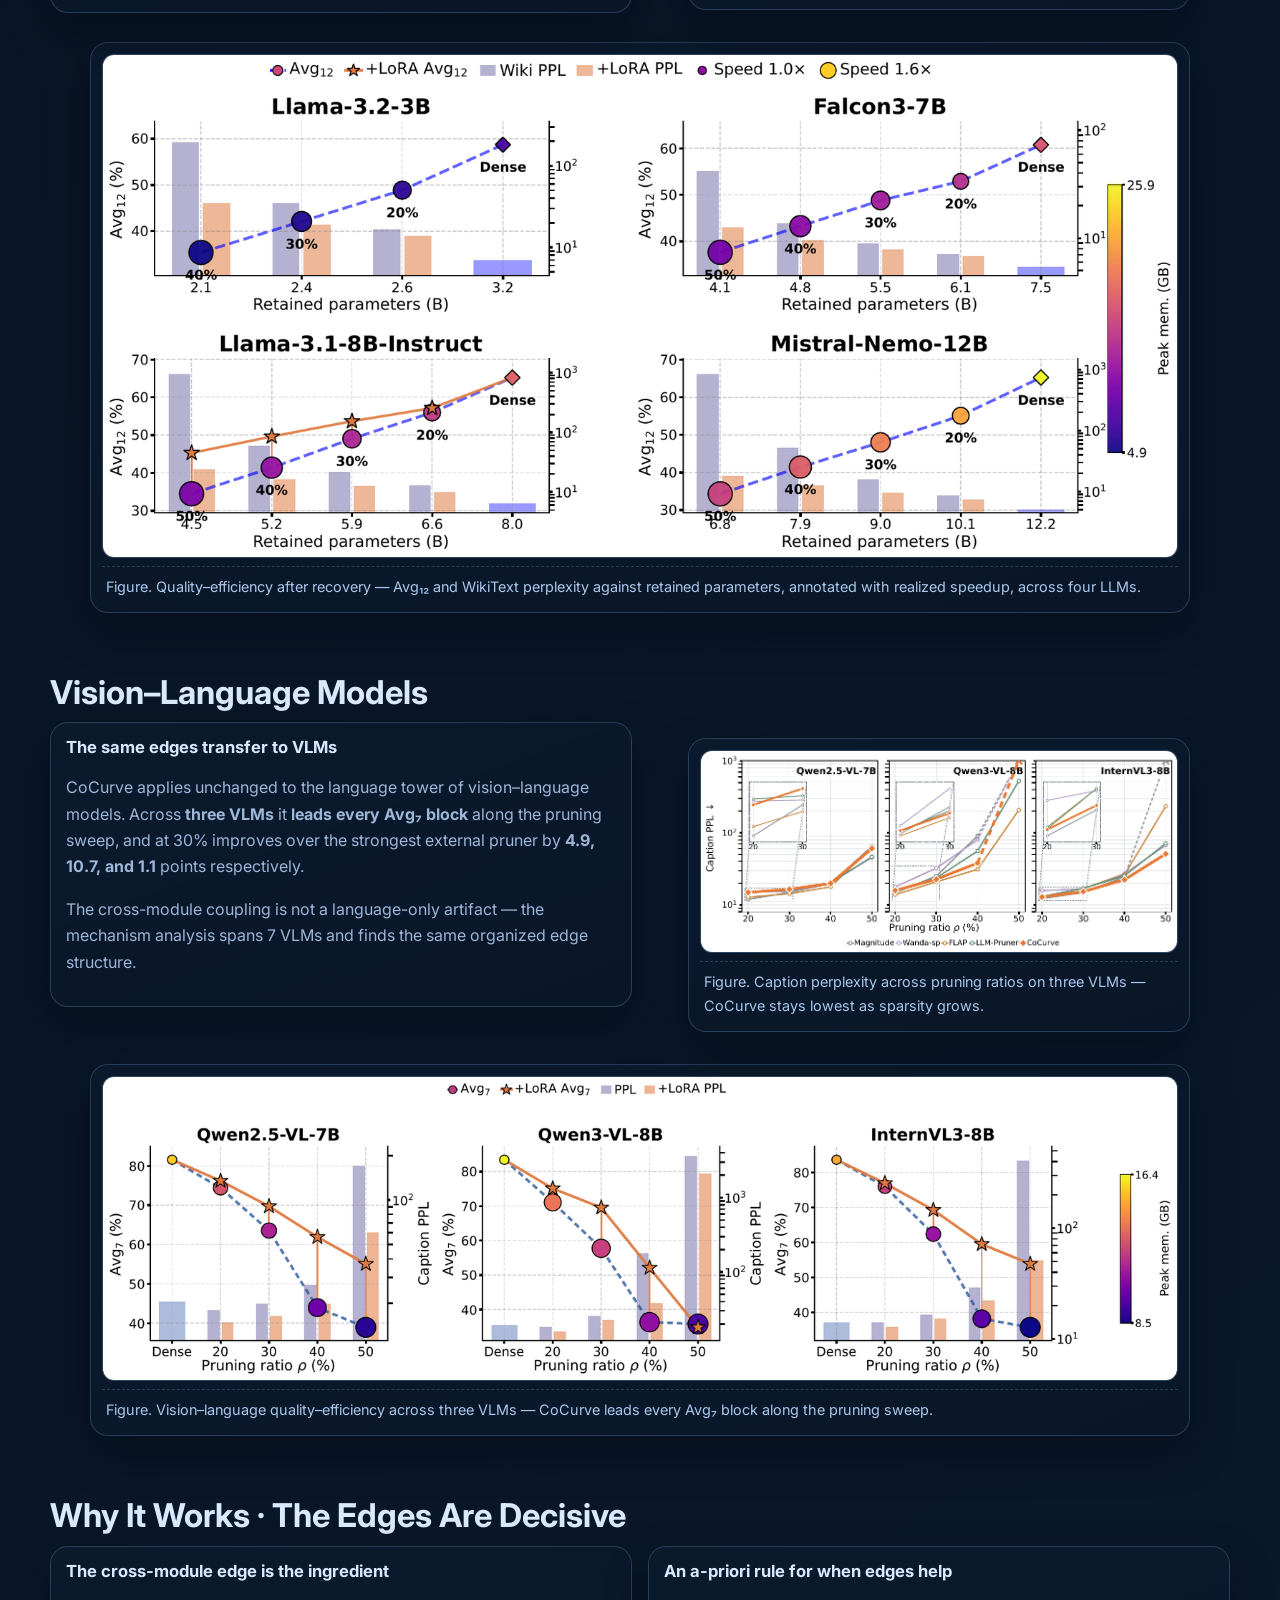
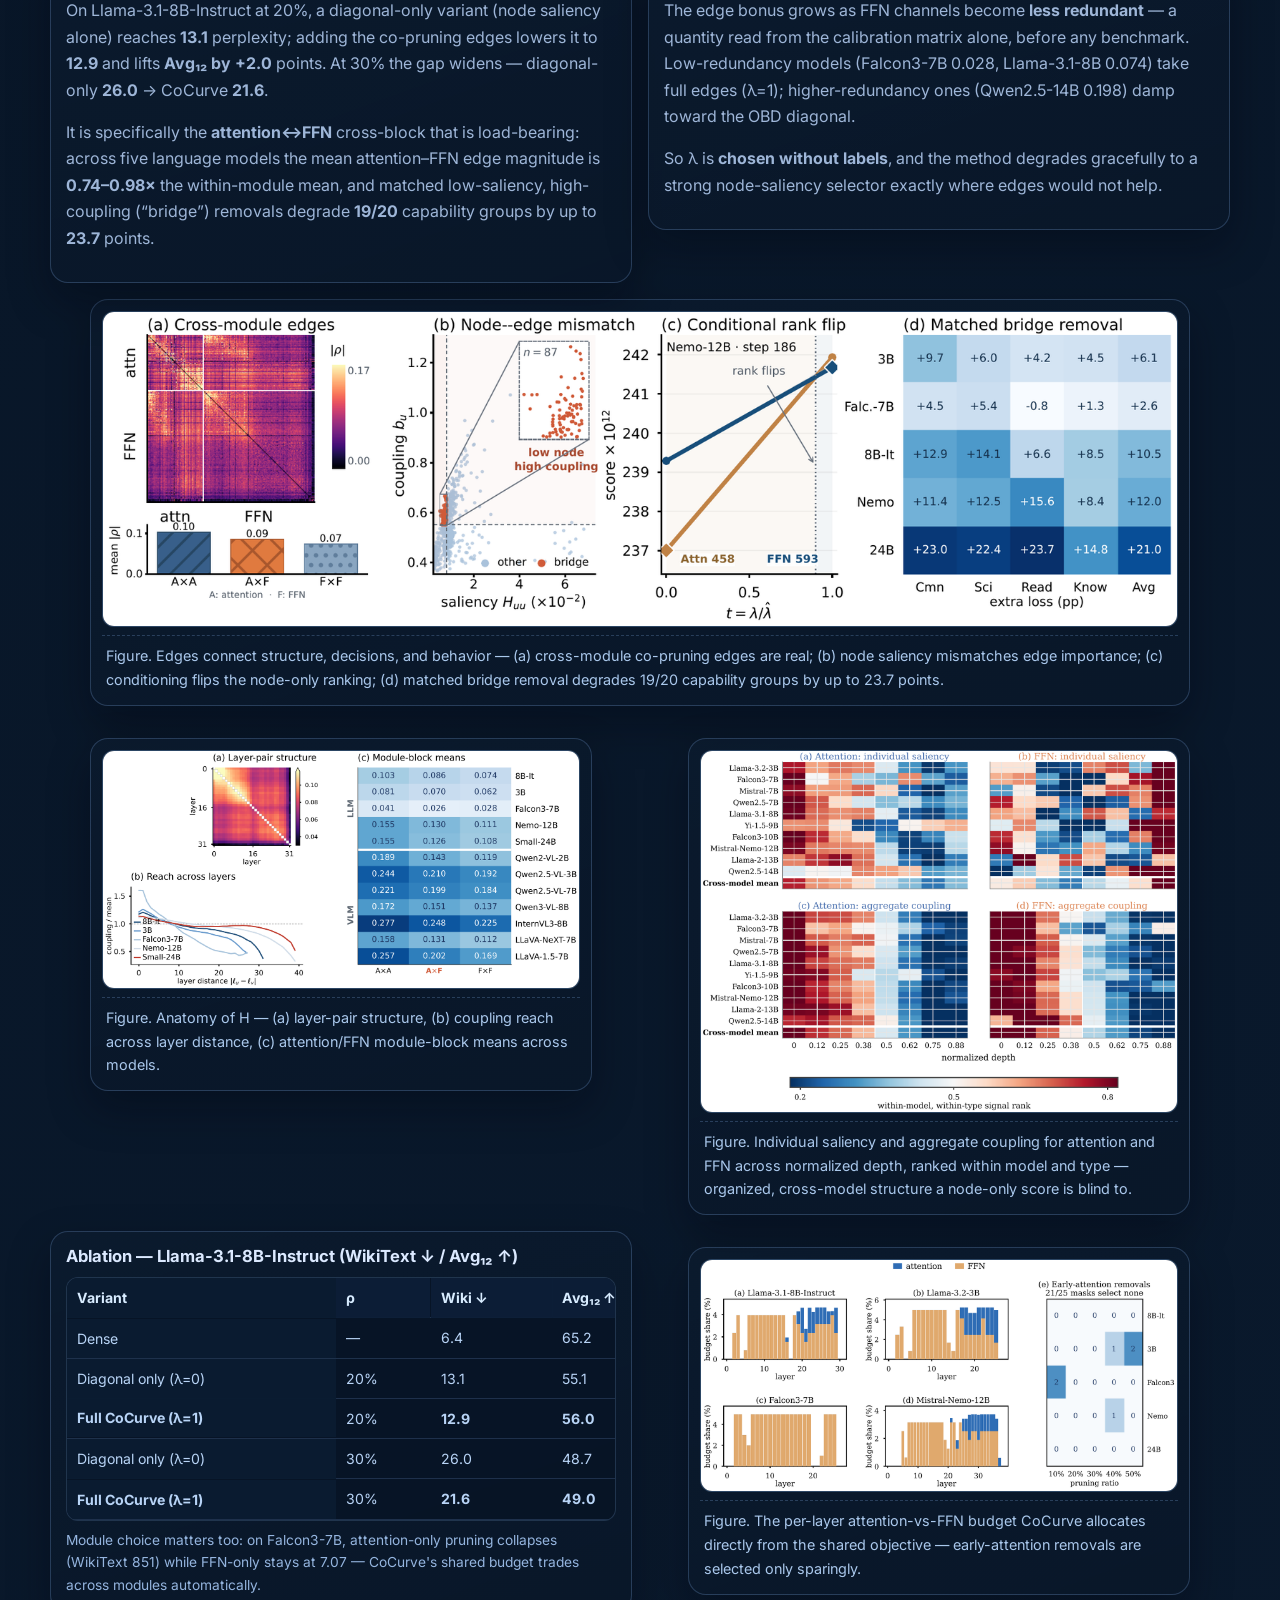
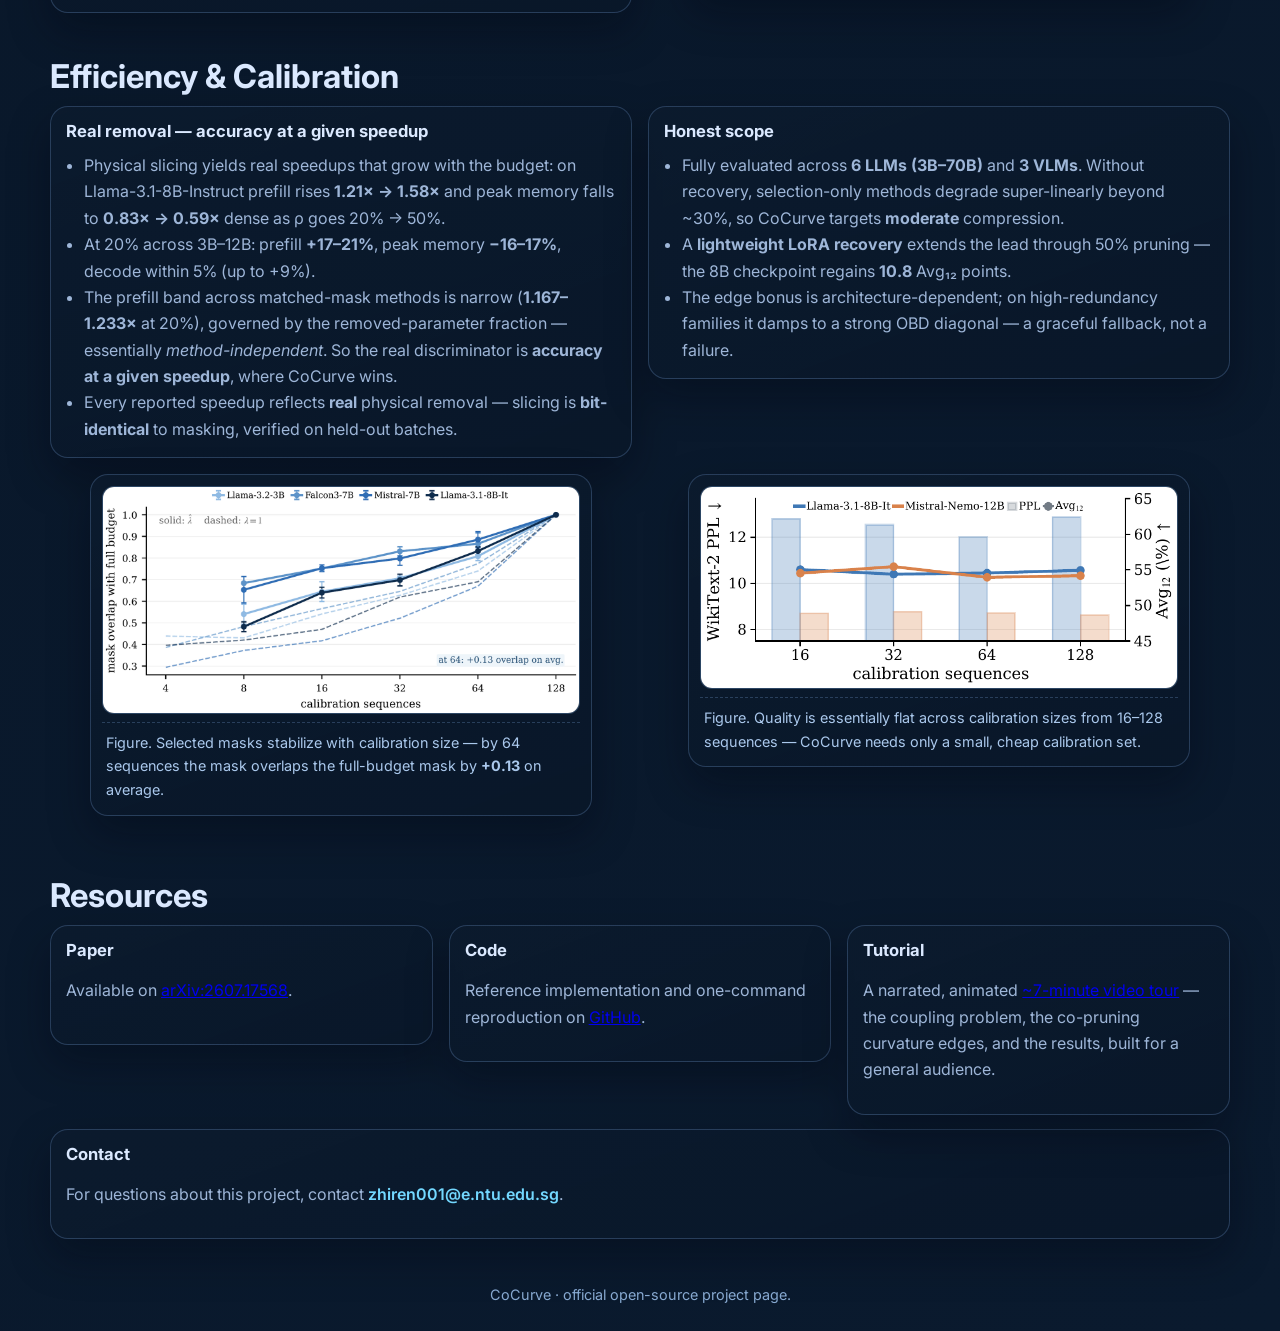
==== commit a57a031f: "CoCurve 网站大改版：重构版面并启用 arXiv 版全部新图（overview/edge_core/lambda_path/edge_anatomy/depth_signal/allocatio" ====
--- a/index.html
+++ b/index.html
@@ -20,9 +20,10 @@
       </a>
       <nav>
         <a href="#abstract">Abstract</a>
-        <a href="#problem">Problem</a>
         <a href="#method">Method</a>
         <a href="#results">Results</a>
+        <a href="#recovery">Recovery</a>
+        <a href="#vlm">VLMs</a>
         <a href="#analysis">Analysis</a>
         <a href="#efficiency">Efficiency</a>
         <a href="tutorial.html">Tutorial</a>
@@ -91,16 +92,19 @@
           <strong>jointly indispensable</strong>, and two salient ones partly redundant.
         </p>
         <p>
-          <strong>CoCurve</strong> (Cross-Module Co-Pruning Curvature) prunes attention and FFN units jointly. From the
-          token-level KL divergence between the frozen model and its masked copy, a second-order Taylor expansion yields a
-          single Fisher matrix: its <strong>diagonal</strong> is classical node saliency, while its <strong>off-diagonal</strong>
-          entries are <strong>co-pruning curvature edges</strong> — the extra damage from removing two units together.
+          <strong>CoCurve</strong> (Cross-Module Co-Pruning Curvature) casts structured pruning as
+          <strong>set-dependent predictive risk</strong> over a unified inventory of attention heads and FFN groups.
+          A second-order Taylor expansion of the token-level KL yields a single Fisher matrix: its <strong>diagonal</strong>
+          is classical node saliency, while its <strong>off-diagonal</strong> entries are <strong>co-pruning curvature
+          edges</strong> — the extra damage from removing two units together, conditioning each decision on the units
+          already removed.
         </p>
         <p>
-          We prove this entire edge matrix is a <strong>Gram product of single-unit ablations</strong>, recovering it from
-          just <em>M</em> ablations with no pairwise sweeps, gradients, or labels — then prune in one shot under a shared
-          budget. CoCurve reframes structured pruning from <em>ranking nodes</em> to <em>preserving the curvature of the
-          edges between them</em>.
+          We prove this entire edge matrix is a <strong>Gram product of single-unit ablations</strong>, recovering it
+          from just <em>M</em> ablations with no pairwise sweeps, gradients, or labels — then prune in one shot under a
+          shared budget. Across 6 LLMs (3B–70B) and 3 VLMs, over 3 perplexity corpora, 12 language tasks and 7
+          multimodal benchmarks, CoCurve <strong>ranks first in 53/60 corpus comparisons</strong> and moves the
+          quality–deployment frontier.
         </p>
       </article>
     </section>
@@ -113,25 +117,29 @@
           <p>
             The standard recipe gives every unit an importance score and assumes set damage is additive:
             <span class="mono">ΔL(S) ≈ Σ ΔL(u)</span>. But a Transformer is a <strong>coupled system</strong> — every
-            sublayer reads and writes one shared residual stream. Pruning a set is a joint operation, not a sum.
-          </p>
+            sublayer reads and writes one shared residual stream, so pruning effects <strong>reinforce or cancel</strong>.
+            Pruning a set is a joint operation, not a sum.
+          </p>
+        </article>
+        <article class="card">
           <h3>Bridge units get co-pruned</h3>
           <p>
-            The consequence: a node-first ranker inevitably co-prunes a low-saliency <strong>bridge</strong> unit together
-            with the very units that depend on it. Two weak-looking units can be <strong>jointly indispensable</strong>;
-            two salient ones can be partly <strong>redundant</strong>. And activation correlation doesn't fix it — it is
-            dominated by scale and disconnected from the output distribution.
-          </p>
-        </article>
-        <figure class="card figure-card">
-          <img class="pipeline-hero-img" src="./assets/fig_bridge.png" alt="Bridge units: low saliency, high connectivity" data-full="./assets/fig_bridge.png" loading="lazy">
-          <figcaption>Figure. Bridge units (87 of 768 on Llama-3.1-8B) — low individual saliency but high edge connectivity — exactly what a node-only score wrongly deletes.</figcaption>
-        </figure>
+            The consequence: a node-first ranker inevitably co-prunes a low-saliency <strong>bridge</strong> unit
+            (87 of 768 on Llama-3.1-8B; 3.5–14.5% across ten models) together with the units that depend on it.
+            Two weak-looking units can be <strong>jointly indispensable</strong>; two salient ones partly
+            <strong>redundant</strong>. Modeling the interactions is what unlocks further progress along the frontier.
+          </p>
+        </article>
       </div>
     </section>
 
     <section id="method" class="container section">
       <h2>Method</h2>
+      <figure class="card figure-card">
+        <img src="./assets/fig_overview.png" alt="CoCurve overview: single-unit probing, co-pruning matrix H, H-conditioned pruning" data-full="./assets/fig_overview.png" loading="lazy">
+        <figcaption>Figure. CoCurve, end to end — probe each unit once (single-unit responses), assemble the co-pruning matrix <span class="mono">H</span> (diagonal saliency + off-diagonal edges), then prune conditioned on <span class="mono">H</span>.</figcaption>
+      </figure>
+
       <article class="card">
         <h3>One Fisher matrix, read two ways</h3>
         <p>
@@ -145,7 +153,7 @@
             <ul>
               <li><span class="mono">H_uu</span> is exactly classical single-unit importance — a structured Optimal Brain Damage.</li>
               <li>Non-negative by construction: a built-in correctness check on the estimate.</li>
-              <li>Yet on real models it is only a <strong>few percent</strong> of the total curvature mass.</li>
+              <li>Yet on real models the diagonal alone misses the decisive coupling.</li>
             </ul>
           </div>
           <div>
@@ -162,7 +170,7 @@
           <li>In the Fisher metric, <span class="mono">H = (1/P)·D̄ᵀD̄</span> is a <strong>Gram product</strong> of single-unit ablation features.</li>
           <li>So the full <span class="mono">M×M</span> edge matrix comes from <strong>M single-unit ablations</strong> — no O(M²) pairwise sweeps, no gradients, no labels.</li>
           <li>A one-shot <strong>O(MK)</strong> cost-normalized greedy solves a shared attention+FFN budget, so per-type ratios emerge from the objective.</li>
-          <li>A calibration-selected <strong>λ ∈ [0,1]</strong> traces a positive-semidefinite path from diagonal-only (λ=0, an OBD floor) to the full co-pruning graph (λ=1); every intermediate matrix stays PSD, so λ indexes candidate masks rather than interaction magnitude.</li>
+          <li>A calibration-selected <strong>λ ∈ [0,1]</strong> traces a positive-semidefinite path from diagonal-only (λ=0, an OBD floor) to the full co-pruning graph (λ=1); λ indexes candidate masks, and every intermediate matrix stays PSD.</li>
         </ul>
       </article>
 
@@ -180,18 +188,18 @@
         <article class="card">
           <h3>Step 3 · Prune once</h3>
           <p>Cost-normalized greedy under a shared budget, λ selected from calibration risk; physically remove units.</p>
-          <p class="note">Result: a jointly-pruned subnetwork — physical slicing is bit-identical to masking.</p>
-        </article>
-      </div>
-
-      <div class="grid2">
-        <figure class="card figure-card">
-          <img src="./assets/fig_Hblock.png" alt="Curvature correlation matrix with attention-FFN cross block" data-full="./assets/fig_Hblock.png" loading="lazy">
-          <figcaption>Figure. The estimated curvature correlation — the attention↔FFN cross-block (mean 0.086) is real and substantial, not noise.</figcaption>
-        </figure>
-        <figure class="card figure-card">
-          <img src="./assets/fig_edgestruct.png" alt="Edge structure of the curvature matrix" data-full="./assets/fig_edgestruct.png" loading="lazy">
-          <figcaption>Figure. Edge structure of H — the cross-module coupling that a node-only method is blind to.</figcaption>
+          <p class="note">Result: a jointly-pruned subnetwork — slicing is bit-identical to masking.</p>
+        </article>
+      </div>
+
+      <div class="grid2">
+        <figure class="card figure-card">
+          <img src="./assets/fig_same_budget.png" alt="Predicted vs measured set risk, entire pool and solver neighborhood" data-full="./assets/fig_same_budget.png" loading="lazy">
+          <figcaption>Figure. The single-unit Gram surrogate predicts true <em>set</em> risk: across the candidate pool the predicted <span class="mono">½sᵀHs</span> tracks measured KL at Spearman <strong>0.87</strong>, and stays informative inside the solver neighborhood.</figcaption>
+        </figure>
+        <figure class="card figure-card">
+          <img src="./assets/fig_lambda_path.png" alt="Held-out calibration risk along the lambda path for four models" data-full="./assets/fig_lambda_path.png" loading="lazy">
+          <figcaption>Figure. Held-out calibration risk along the PSD path <span class="mono">λ∈[0,1]</span> — a clear interior minimum selects <span class="mono">λ</span> per model, <strong>without labels</strong>.</figcaption>
         </figure>
       </div>
     </section>
@@ -210,9 +218,9 @@
           <p>Matched-quality interpolation permits <strong>2.2–6.6</strong> more pruning points in 9/10 cases.</p>
         </article>
         <article class="card stat-card">
-          <h3>Recovery &amp; VLMs</h3>
-          <p>8B regains <strong>10.8</strong> Avg₁₂ at 50% after the same lightweight recovery</p>
-          <p>Leads every VLM Avg₇ block, <strong>+1.1–10.7</strong> points at 30%.</p>
+          <h3>Mechanism, not luck</h3>
+          <p>Bridge removal degrades <strong>19/20</strong> capability groups by up to <strong>23.7</strong> points</p>
+          <p>Organized within- and cross-module edges reverse real pruning decisions across 10 LLMs and 7 VLMs.</p>
         </article>
       </div>
 
@@ -238,14 +246,67 @@
 
       <div class="grid2">
         <figure class="card figure-card">
-          <img src="./assets/fig_main8b.png" alt="CoCurve vs dense vs best baseline across benchmarks" data-full="./assets/fig_main8b.png" loading="lazy">
-          <figcaption>Figure. Per-benchmark scores on Llama-3.1-8B-Instruct at 20% — CoCurve matches or leads the best baseline across capability groups.</figcaption>
-        </figure>
-        <figure class="card figure-card">
-          <img src="./assets/fig_pareto.png" alt="Accuracy across pruning ratios" data-full="./assets/fig_pareto.png" loading="lazy">
-          <figcaption>Figure. WikiText-2 perplexity across pruning ratios — CoCurve stays graceful through the moderate regime; selection-only methods enter a collapse zone beyond ~30%, which the lightweight recovery then extends through 50%.</figcaption>
-        </figure>
-      </div>
+          <img src="./assets/fig_ppl_models.png" alt="WikiText-2 perplexity across pruning ratios on six LLMs" data-full="./assets/fig_ppl_models.png" loading="lazy">
+          <figcaption>Figure. WikiText-2 perplexity across pruning ratios on <strong>six LLMs (3B–70B)</strong> — CoCurve (blue) stays lowest through the moderate regime; selection-only baselines enter the shaded collapse zone.</figcaption>
+        </figure>
+        <figure class="card figure-card">
+          <img src="./assets/fig_deployment.png" alt="Advantage across models and corpora, matched-quality frontier shift, quality-resource path" data-full="./assets/fig_deployment.png" loading="lazy">
+          <figcaption>Figure. (a) CoCurve's advantage across 6 LLMs and 3 corpora; (b) the matched-quality frontier shift (2.2–6.6 more pruning points); (c) the measured quality–resource path.</figcaption>
+        </figure>
+      </div>
+    </section>
+
+    <section id="recovery" class="container section">
+      <h2>Recovery · The Lead Survives Fine-Tuning</h2>
+      <div class="grid2">
+        <article class="card">
+          <h3>Better structures recover better</h3>
+          <p>
+            Selection is calibration-only, but the pruned checkpoint can be refined with the <strong>same lightweight
+            LoRA recovery</strong> given to every method. CoCurve's retained structures remain strongest all the way
+            through <strong>50%</strong> pruning: on Llama-3.1-8B the recovery raises <strong>Avg₁₂ by 10.8 points</strong>
+            and cuts selection-only perplexity from <strong>41.7–4616.9</strong> down to <strong>12.6–38.0</strong>.
+          </p>
+          <p>
+            Because CoCurve starts from a healthier subnetwork, recovery <strong>converges to a higher plateau</strong> —
+            the head start compounds rather than washing out.
+          </p>
+        </article>
+        <figure class="card figure-card">
+          <img src="./assets/fig_recovery.png" alt="Recovery trajectories across models and ratios" data-full="./assets/fig_recovery.png" loading="lazy">
+          <figcaption>Figure. Recovery trajectories under the common LoRA recipe — CoCurve-pruned checkpoints optimize to the highest quality across models and pruning ratios.</figcaption>
+        </figure>
+      </div>
+      <figure class="card figure-card">
+        <img src="./assets/fig_qe_matrix.png" alt="Quality-efficiency after recovery across four LLMs" data-full="./assets/fig_qe_matrix.png" loading="lazy">
+        <figcaption>Figure. Quality–efficiency after recovery — Avg₁₂ and WikiText perplexity against retained parameters, annotated with realized speedup, across four LLMs.</figcaption>
+      </figure>
+    </section>
+
+    <section id="vlm" class="container section">
+      <h2>Vision–Language Models</h2>
+      <div class="grid2">
+        <article class="card">
+          <h3>The same edges transfer to VLMs</h3>
+          <p>
+            CoCurve applies unchanged to the language tower of vision–language models. Across <strong>three VLMs</strong>
+            it <strong>leads every Avg₇ block</strong> along the pruning sweep, and at 30% improves over the strongest
+            external pruner by <strong>4.9, 10.7, and 1.1</strong> points respectively.
+          </p>
+          <p>
+            The cross-module coupling is not a language-only artifact — the mechanism analysis spans 7 VLMs and finds
+            the same organized edge structure.
+          </p>
+        </article>
+        <figure class="card figure-card">
+          <img src="./assets/fig_vlm_recovery.png" alt="Caption perplexity across pruning ratios on three VLMs" data-full="./assets/fig_vlm_recovery.png" loading="lazy">
+          <figcaption>Figure. Caption perplexity across pruning ratios on three VLMs — CoCurve stays lowest as sparsity grows.</figcaption>
+        </figure>
+      </div>
+      <figure class="card figure-card">
+        <img src="./assets/fig_vlm_qe.png" alt="Quality-efficiency across three VLMs" data-full="./assets/fig_vlm_qe.png" loading="lazy">
+        <figcaption>Figure. Vision–language quality–efficiency across three VLMs — CoCurve leads every Avg₇ block along the pruning sweep.</figcaption>
+      </figure>
     </section>
 
     <section id="analysis" class="container section">
@@ -273,11 +334,28 @@
             take full edges (λ=1); higher-redundancy ones (Qwen2.5-14B 0.198) damp toward the OBD diagonal.
           </p>
           <p>
-            So λ is <strong>chosen without labels</strong>, and the method degrades gracefully to a strong
-            node-saliency selector exactly where edges would not help.
-          </p>
-        </article>
-      </div>
+            So <span class="mono">λ</span> is <strong>chosen without labels</strong>, and the method degrades gracefully
+            to a strong node-saliency selector exactly where edges would not help.
+          </p>
+        </article>
+      </div>
+
+      <figure class="card figure-card">
+        <img src="./assets/fig_edge_core.png" alt="Cross-module edges, node-edge mismatch, conditional rank flip, matched bridge removal" data-full="./assets/fig_edge_core.png" loading="lazy">
+        <figcaption>Figure. Edges connect structure, decisions, and behavior — (a) cross-module co-pruning edges are real; (b) node saliency mismatches edge importance; (c) conditioning flips the node-only ranking; (d) matched bridge removal degrades 19/20 capability groups by up to 23.7 points.</figcaption>
+      </figure>
+
+      <div class="grid2">
+        <figure class="card figure-card">
+          <img src="./assets/fig_edge_anatomy.png" alt="Layer-pair structure, coupling reach, module-block means" data-full="./assets/fig_edge_anatomy.png" loading="lazy">
+          <figcaption>Figure. Anatomy of <span class="mono">H</span> — (a) layer-pair structure, (b) coupling reach across layer distance, (c) attention/FFN module-block means across models.</figcaption>
+        </figure>
+        <figure class="card figure-card">
+          <img src="./assets/fig_depth_signal.png" alt="Attention and FFN saliency and coupling across depth, cross-model" data-full="./assets/fig_depth_signal.png" loading="lazy">
+          <figcaption>Figure. Individual saliency and aggregate coupling for attention and FFN across normalized depth, ranked within model and type — organized, cross-model structure a node-only score is blind to.</figcaption>
+        </figure>
+      </div>
+
       <div class="grid2">
         <article class="card">
           <h3>Ablation — Llama-3.1-8B-Instruct (WikiText ↓ / Avg₁₂ ↑)</h3>
@@ -296,14 +374,14 @@
           <p class="note">Module choice matters too: on Falcon3-7B, attention-only pruning collapses (WikiText 851) while FFN-only stays at 7.07 — CoCurve's shared budget trades across modules automatically.</p>
         </article>
         <figure class="card figure-card">
-          <img src="./assets/fig_edgecorr.png" alt="FFN redundancy vs edge benefit" data-full="./assets/fig_edgecorr.png" loading="lazy">
-          <figcaption>Figure. The a-priori rule: edge benefit tracks FFN redundancy, measured from calibration alone across ten models.</figcaption>
+          <img src="./assets/fig_allocation.png" alt="Per-layer attention vs FFN budget allocation" data-full="./assets/fig_allocation.png" loading="lazy">
+          <figcaption>Figure. The per-layer attention-vs-FFN budget CoCurve allocates directly from the shared objective — early-attention removals are selected only sparingly.</figcaption>
         </figure>
       </div>
     </section>
 
     <section id="efficiency" class="container section">
-      <h2>Efficiency & Scope</h2>
+      <h2>Efficiency &amp; Calibration</h2>
       <div class="grid2">
         <article class="card">
           <h3>Real removal — accuracy at a given speedup</h3>
@@ -319,9 +397,19 @@
           <ul>
             <li>Fully evaluated across <strong>6 LLMs (3B–70B)</strong> and <strong>3 VLMs</strong>. Without recovery, selection-only methods degrade super-linearly beyond ~30%, so CoCurve targets <strong>moderate</strong> compression.</li>
             <li>A <strong>lightweight LoRA recovery</strong> extends the lead through 50% pruning — the 8B checkpoint regains <strong>10.8</strong> Avg₁₂ points.</li>
-            <li>The edge bonus is architecture-dependent; on high-redundancy families it damps to a strong OBD diagonal — a graceful fallback, not a failure. λ is selected from calibration risk alone, without labels.</li>
+            <li>The edge bonus is architecture-dependent; on high-redundancy families it damps to a strong OBD diagonal — a graceful fallback, not a failure.</li>
           </ul>
         </article>
+      </div>
+      <div class="grid2">
+        <figure class="card figure-card">
+          <img src="./assets/fig_calib_budget.png" alt="Mask overlap with full budget vs calibration sequences" data-full="./assets/fig_calib_budget.png" loading="lazy">
+          <figcaption>Figure. Selected masks stabilize with calibration size — by 64 sequences the mask overlaps the full-budget mask by <strong>+0.13</strong> on average.</figcaption>
+        </figure>
+        <figure class="card figure-card">
+          <img src="./assets/fig_calib_quality.png" alt="Perplexity and average accuracy across calibration sizes" data-full="./assets/fig_calib_quality.png" loading="lazy">
+          <figcaption>Figure. Quality is essentially flat across calibration sizes from 16–128 sequences — CoCurve needs only a small, cheap calibration set.</figcaption>
+        </figure>
       </div>
     </section>
 
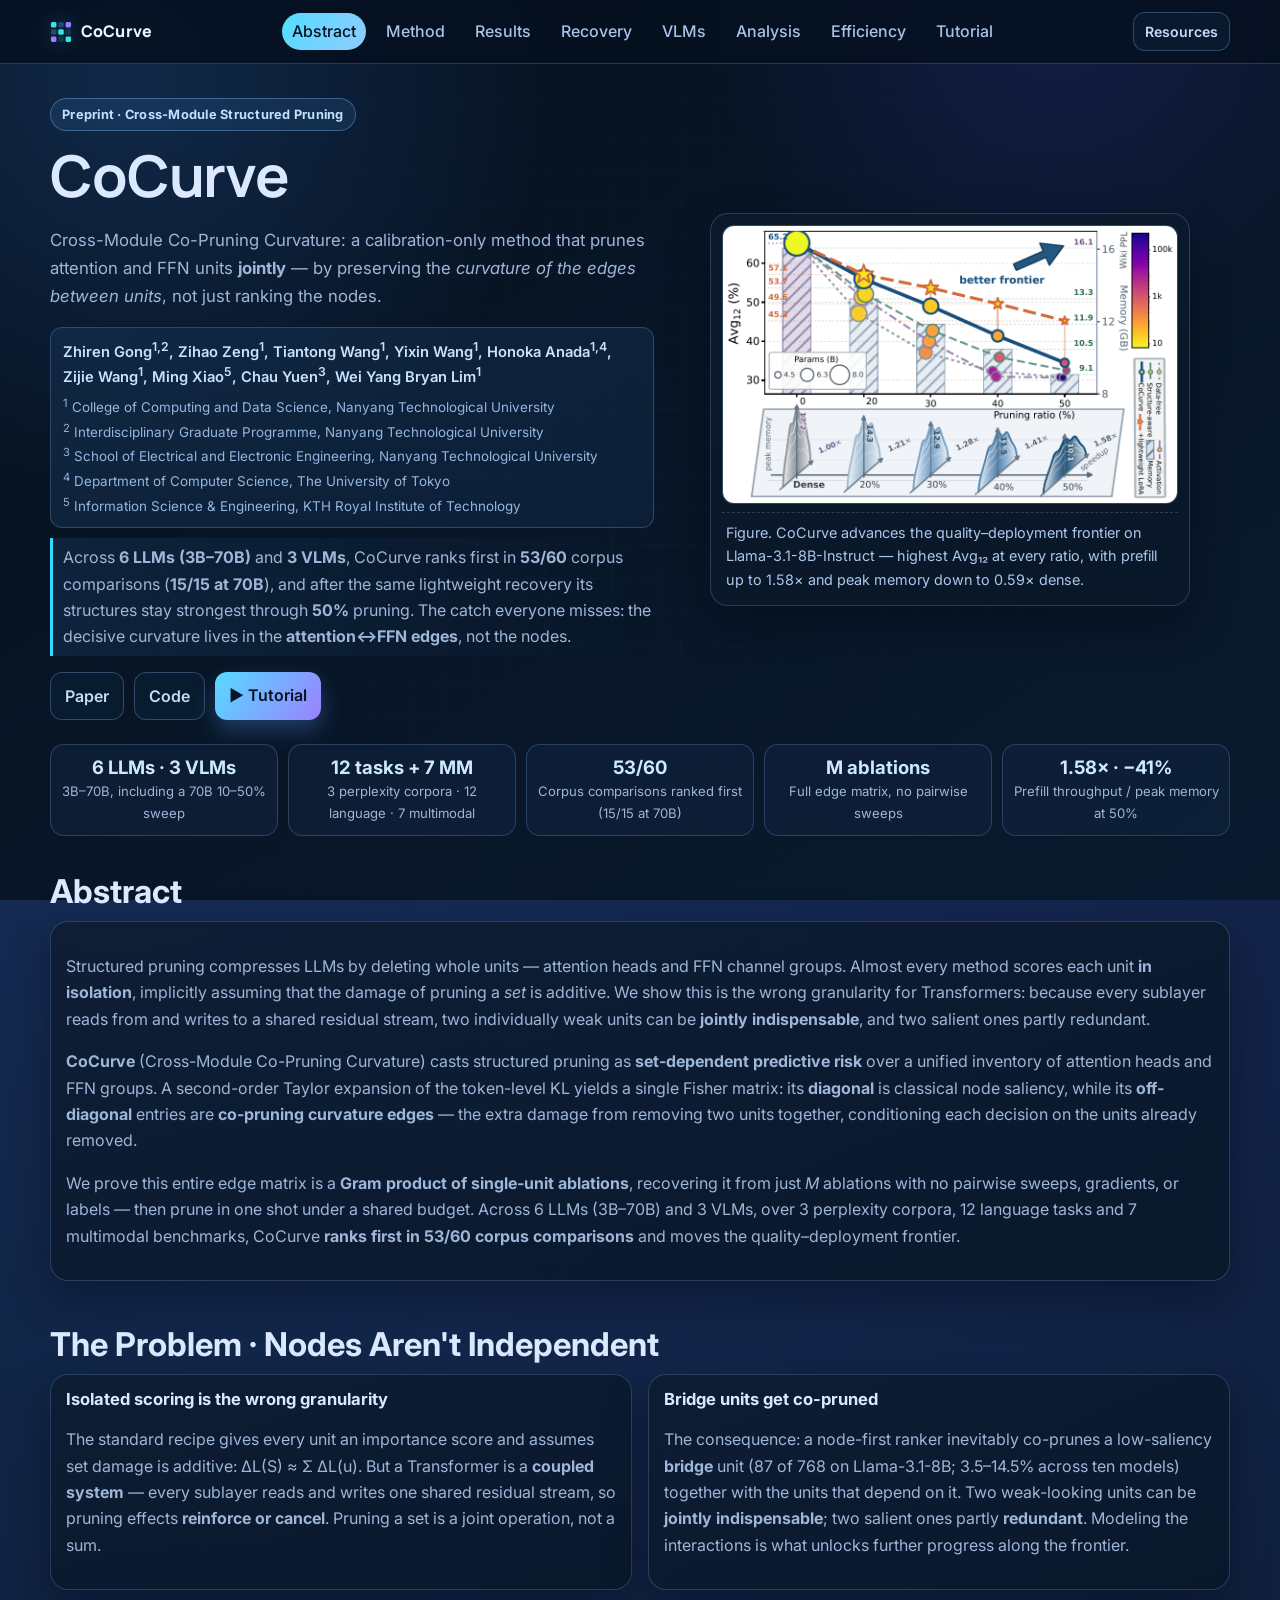
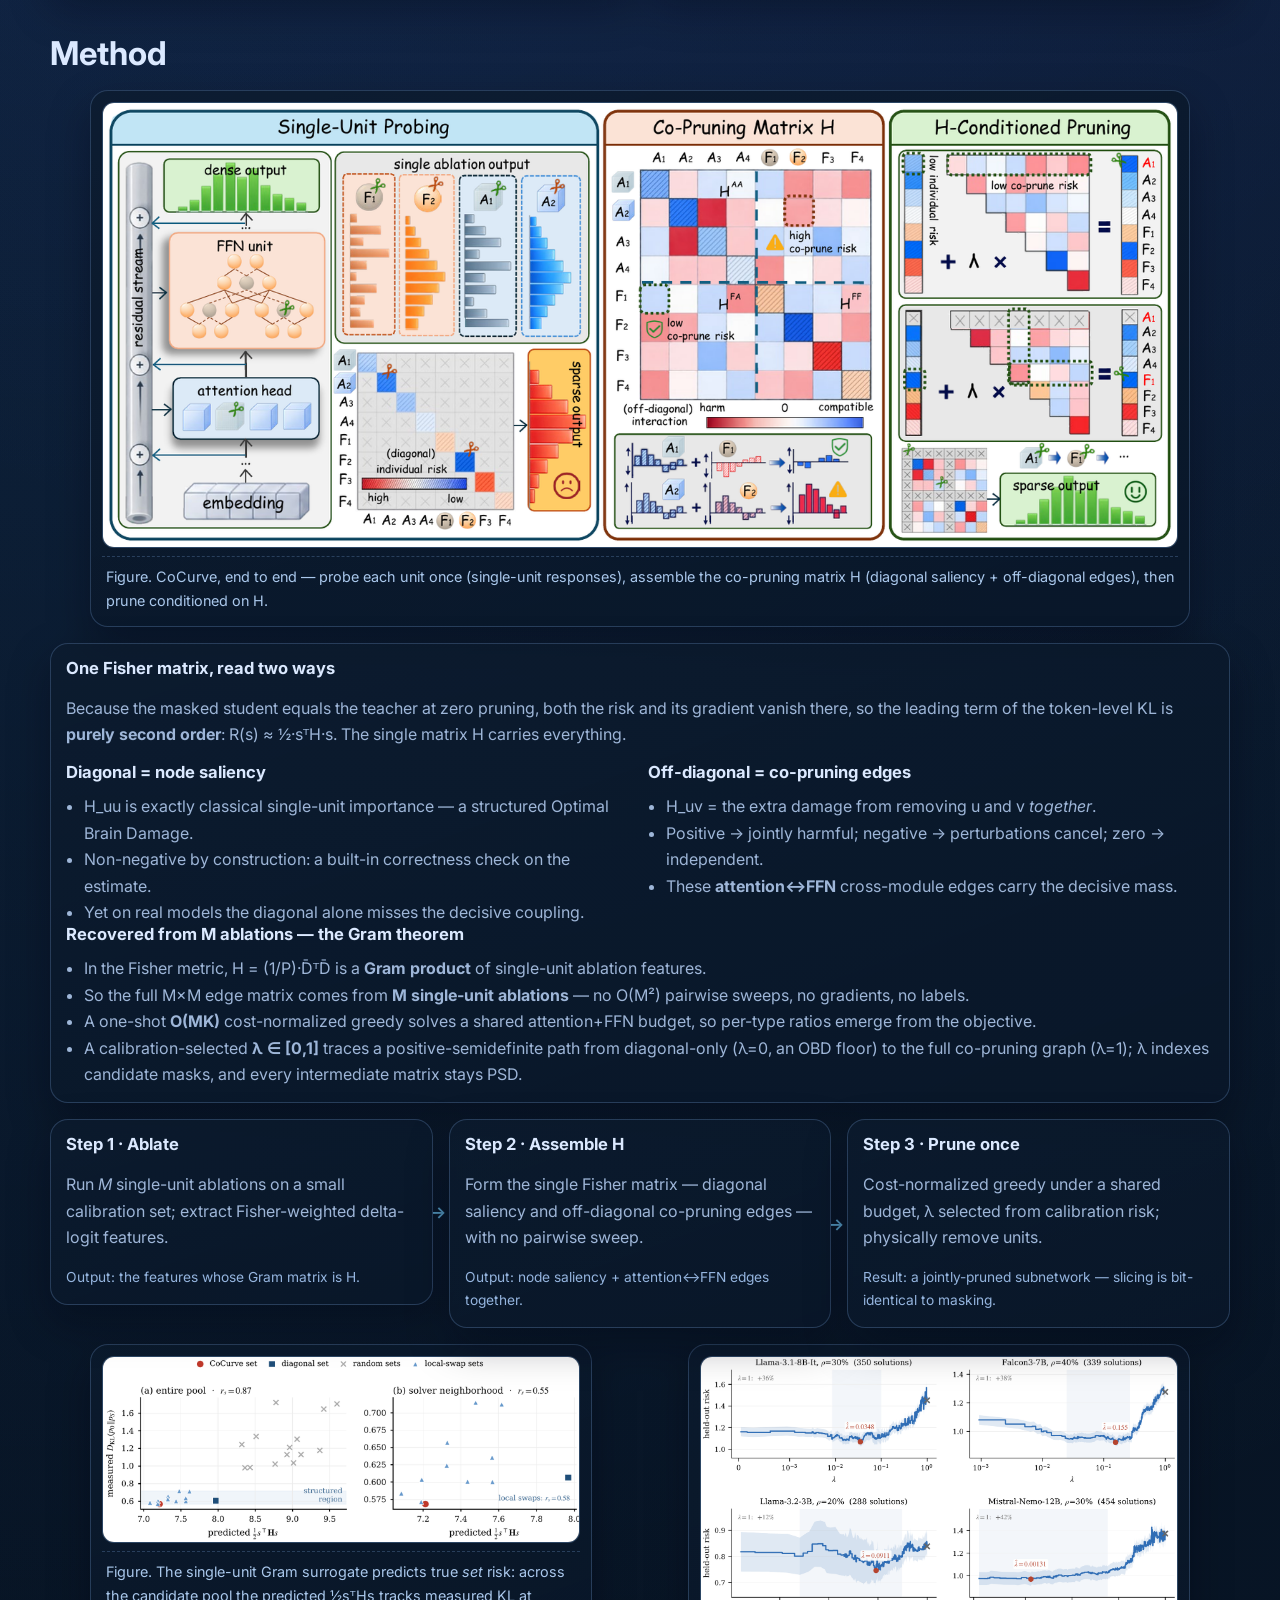
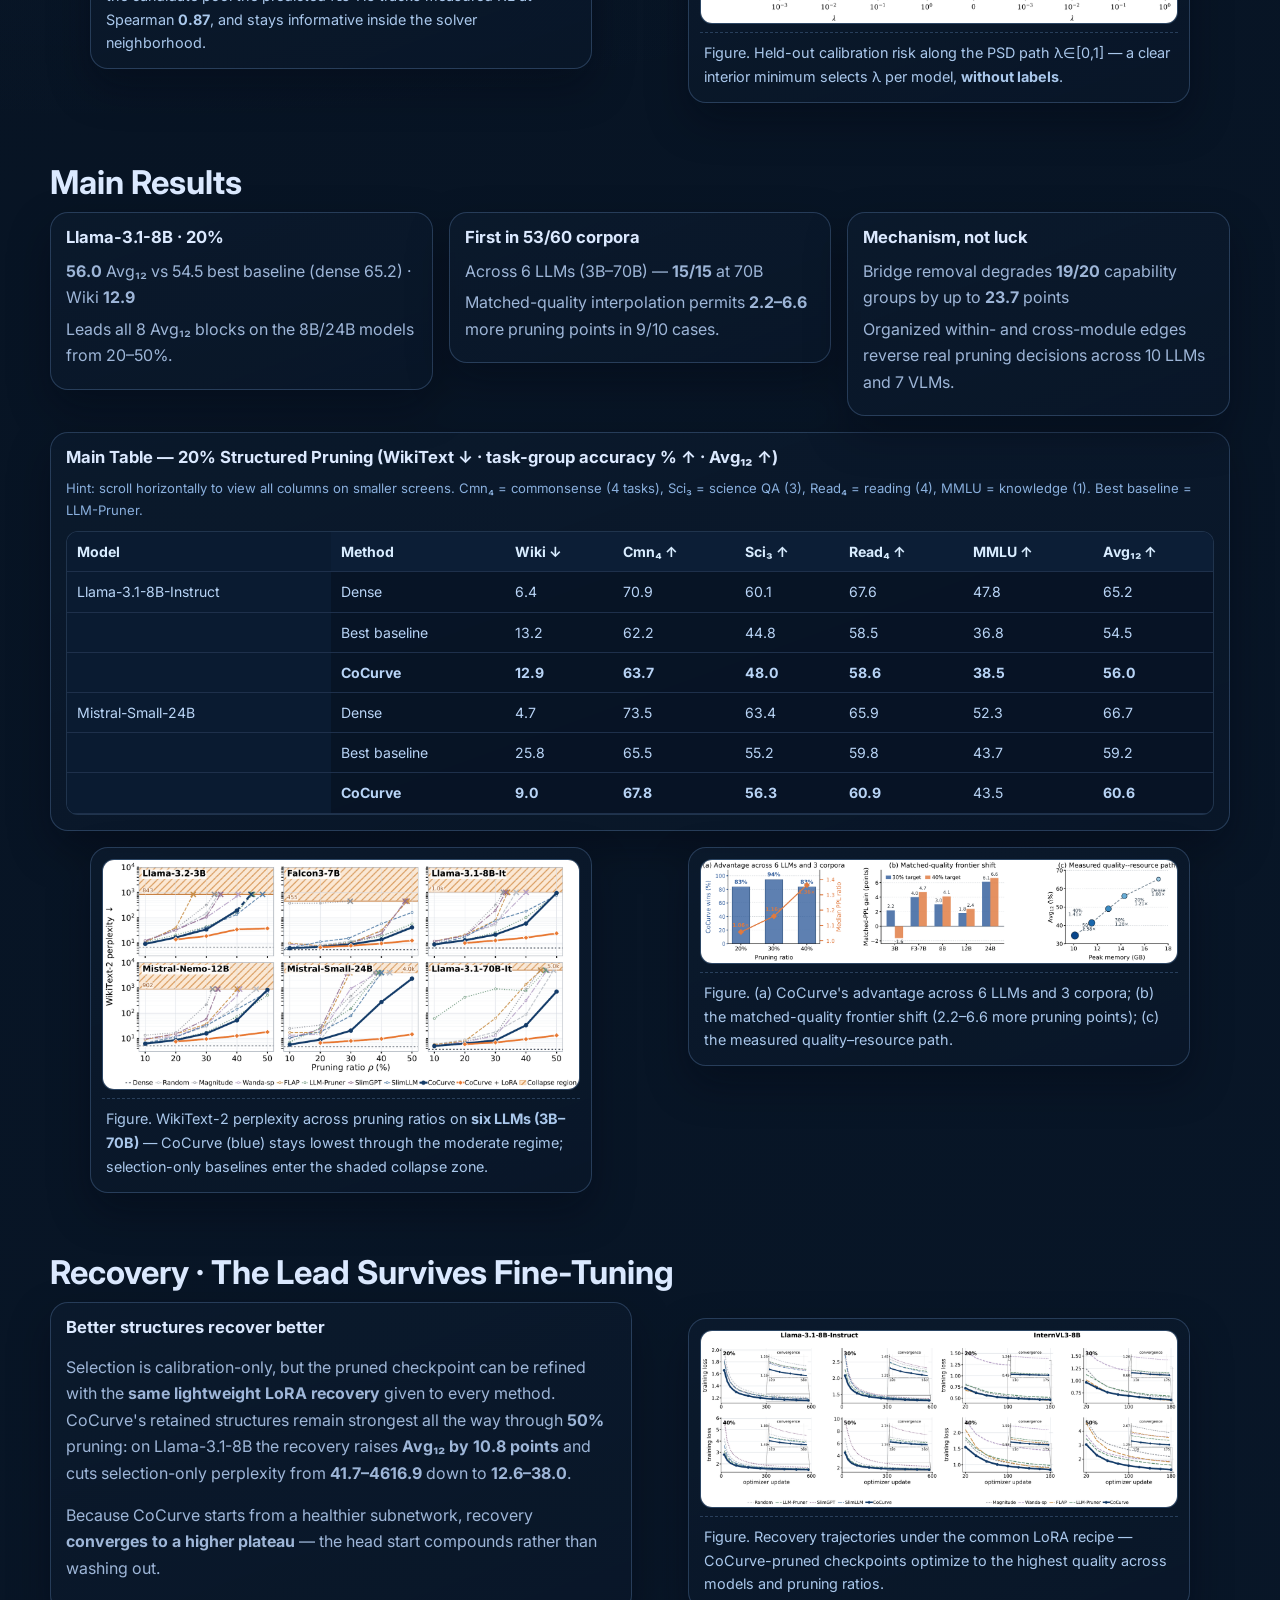
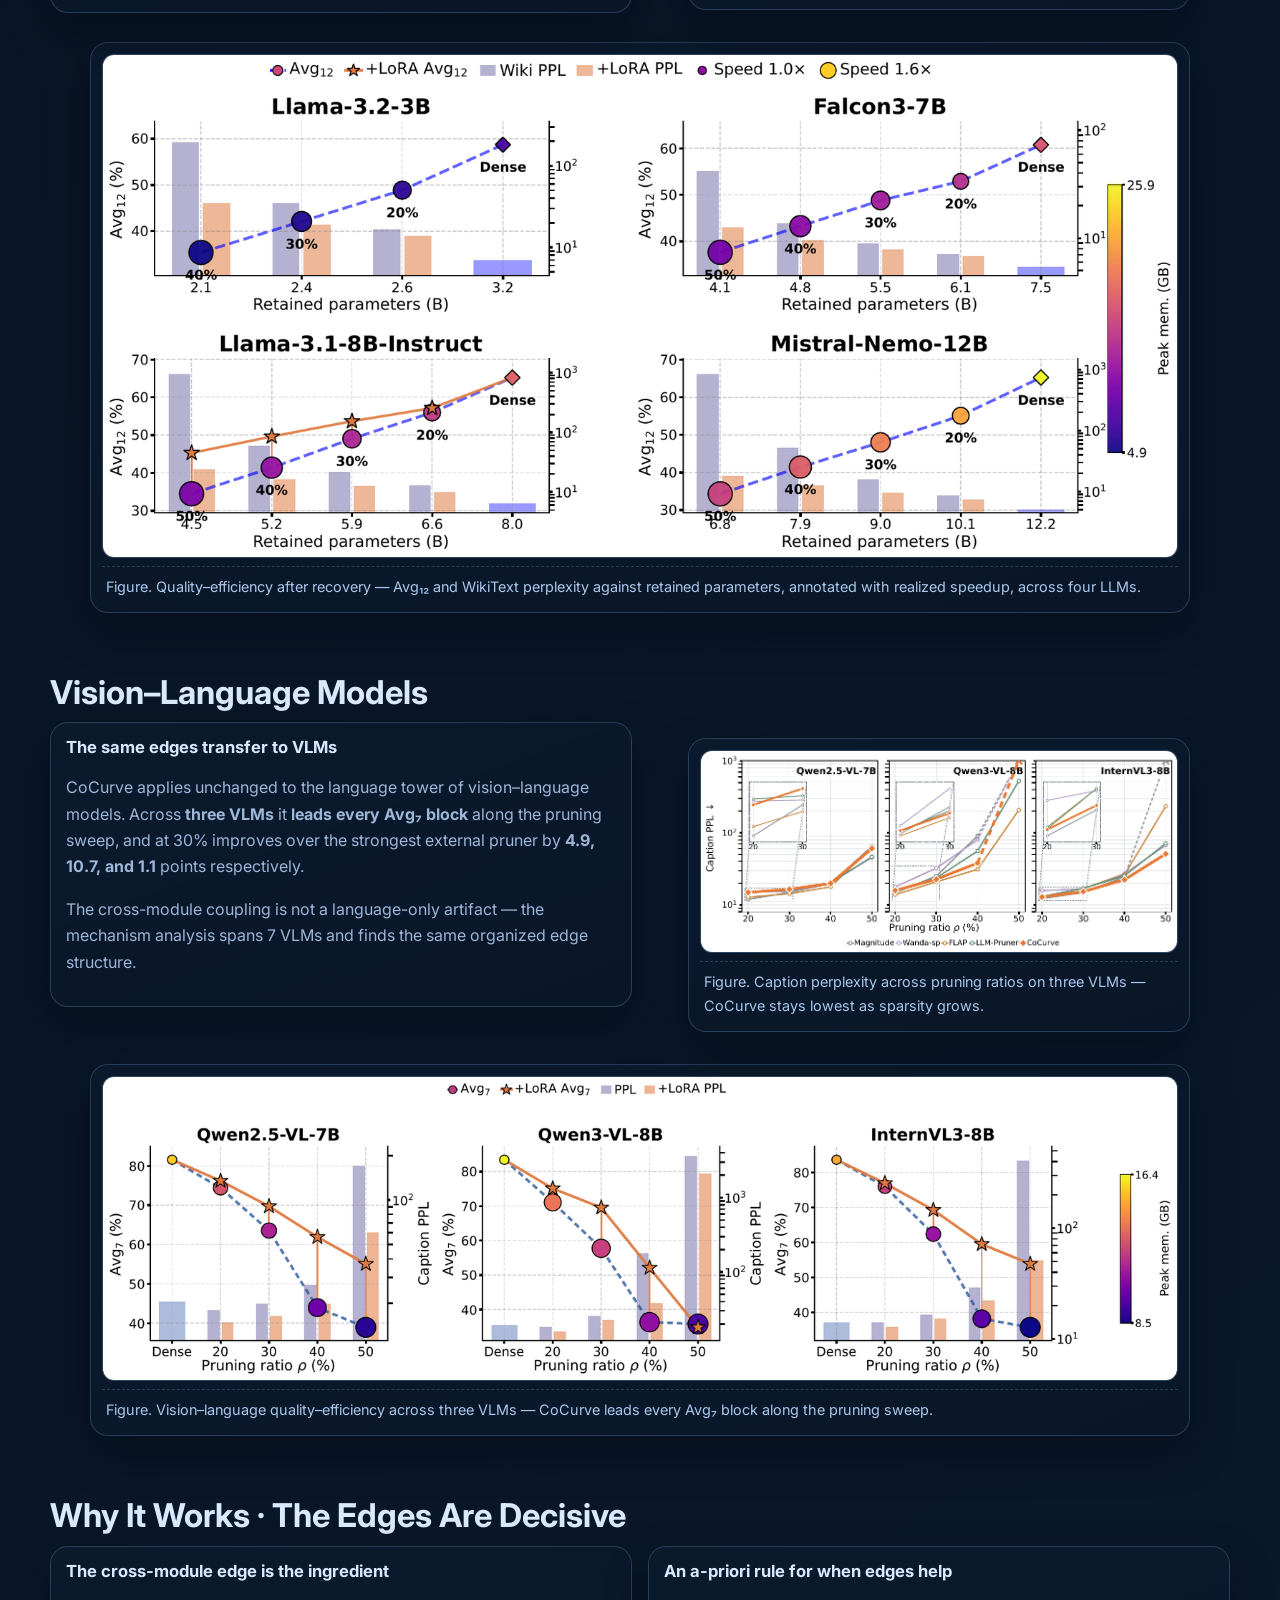
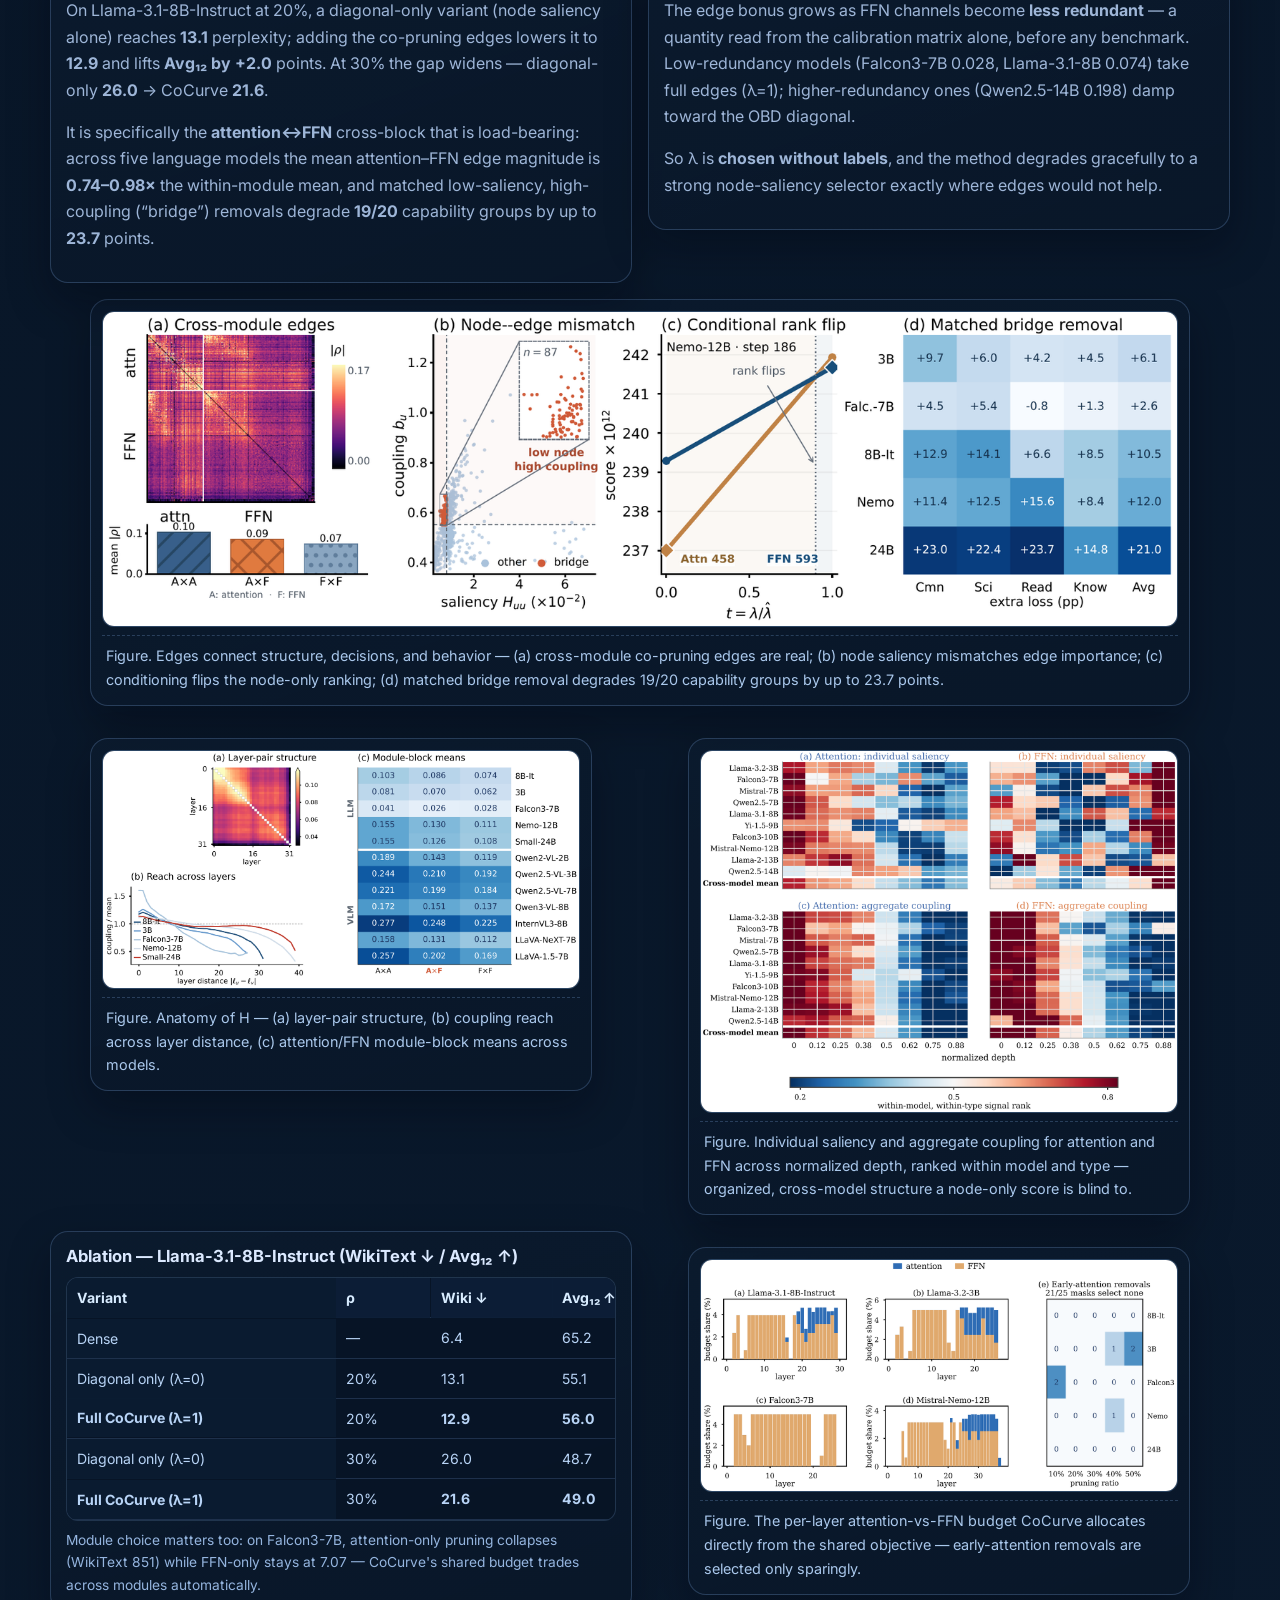
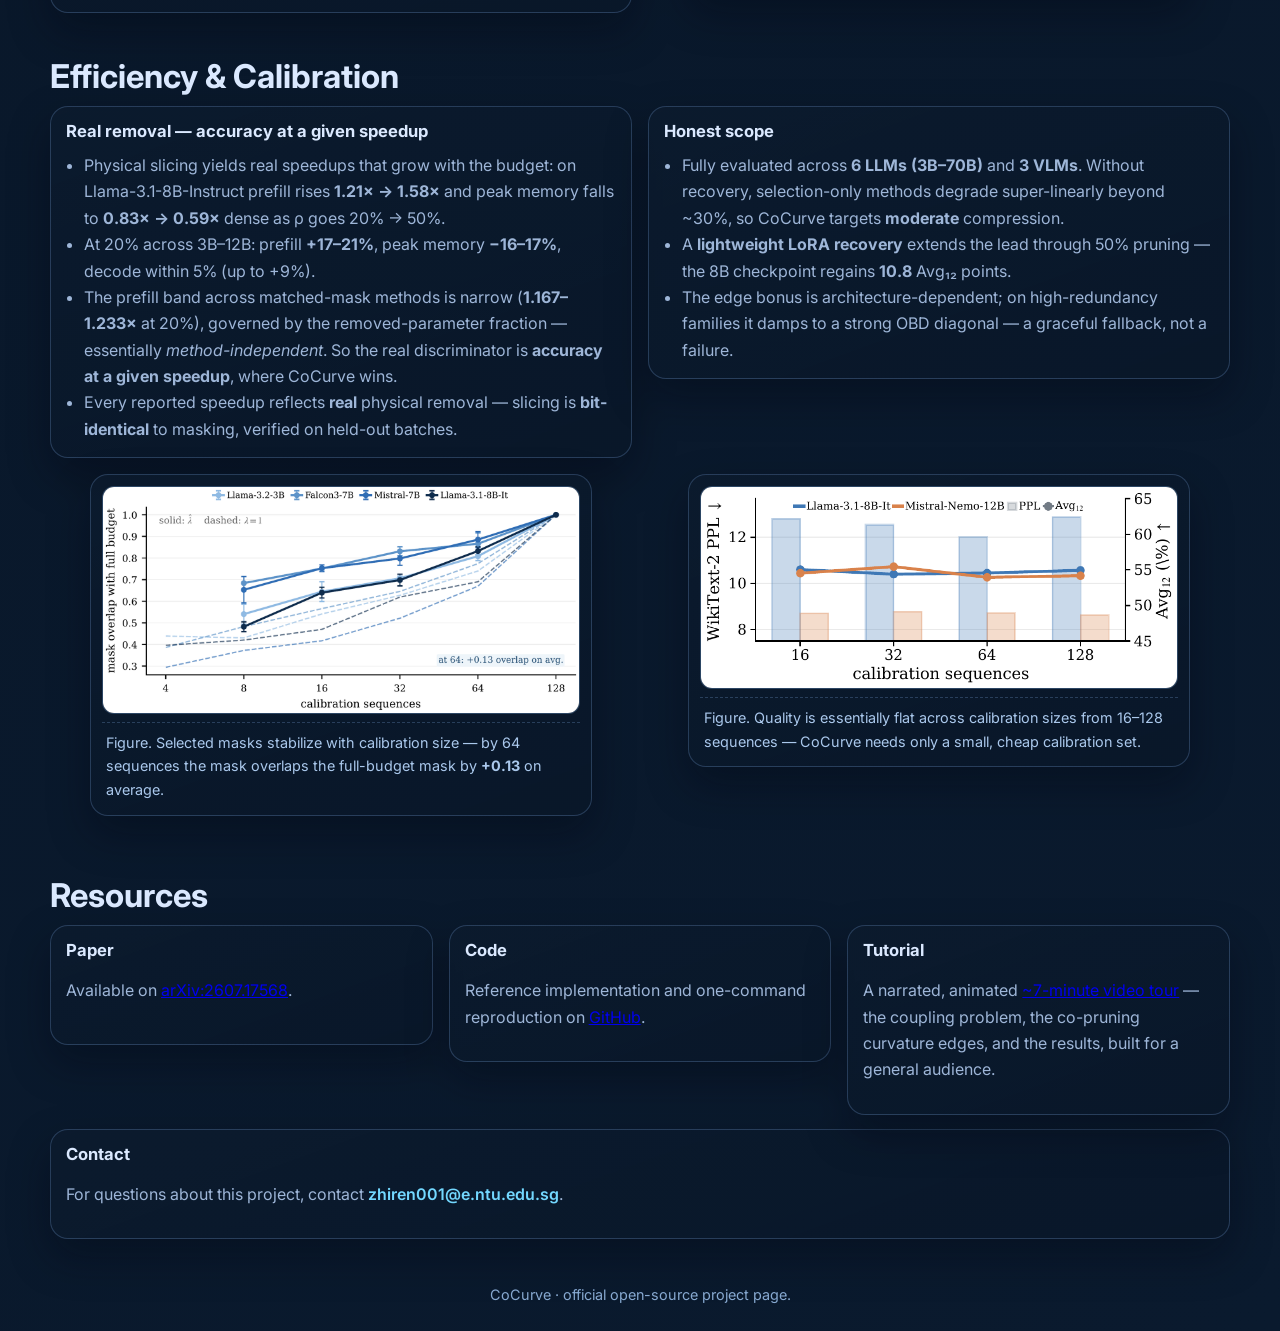
==== commit aa476767: "CoCurve 网站：左上角 logo 改为 co-pruning 矩阵 icon（对角显著性+非对角边），并配同款 favicon Co-Authored-By: Claude Opus 4.8 <" ====
--- a/index.html
+++ b/index.html
@@ -5,6 +5,7 @@
   <meta name="viewport" content="width=device-width, initial-scale=1">
   <title>CoCurve | Project Website</title>
   <meta name="description" content="CoCurve: Cross-Module Co-Pruning Curvature for structured LLM pruning — prune the edges between units, not just the nodes.">
+  <link rel="icon" type="image/svg+xml" href="./assets/favicon.svg">
   <link rel="preconnect" href="https://fonts.googleapis.com">
   <link rel="preconnect" href="https://fonts.gstatic.com" crossorigin>
   <link href="https://fonts.googleapis.com/css2?family=Inter:wght@400;500;600;700;800&family=Manrope:wght@500;700;800&display=swap" rel="stylesheet">
@@ -15,7 +16,23 @@
   <header class="topbar">
     <div class="container nav">
       <a class="brand" href="#top">
-        <span class="brand-dot"></span>
+        <svg class="brand-mark" viewBox="0 0 24 24" aria-hidden="true">
+          <defs>
+            <linearGradient id="cc-diag" x1="0" y1="0" x2="1" y2="1">
+              <stop offset="0" stop-color="#37d7ff"/>
+              <stop offset="1" stop-color="#37efc7"/>
+            </linearGradient>
+          </defs>
+          <rect x="1"  y="1"  width="6" height="6" rx="1.6" fill="url(#cc-diag)"/>
+          <rect x="9"  y="9"  width="6" height="6" rx="1.6" fill="url(#cc-diag)"/>
+          <rect x="17" y="17" width="6" height="6" rx="1.6" fill="url(#cc-diag)"/>
+          <rect x="17" y="1"  width="6" height="6" rx="1.6" fill="#9b7cff"/>
+          <rect x="1"  y="17" width="6" height="6" rx="1.6" fill="#9b7cff"/>
+          <rect x="9"  y="1"  width="6" height="6" rx="1.6" fill="#6ca3ff" opacity=".30"/>
+          <rect x="1"  y="9"  width="6" height="6" rx="1.6" fill="#6ca3ff" opacity=".30"/>
+          <rect x="17" y="9"  width="6" height="6" rx="1.6" fill="#37d7ff" opacity=".14"/>
+          <rect x="9"  y="17" width="6" height="6" rx="1.6" fill="#37d7ff" opacity=".14"/>
+        </svg>
         <span>CoCurve</span>
       </a>
       <nav>
--- a/styles.css
+++ b/styles.css
@@ -97,6 +97,14 @@
   box-shadow: 0 0 0 5px rgba(55, 215, 255, 0.16), 0 0 28px rgba(55, 215, 255, 0.45);
 }
 
+.brand-mark {
+  width: 22px;
+  height: 22px;
+  display: block;
+  flex: none;
+  filter: drop-shadow(0 0 9px rgba(55, 215, 255, 0.4));
+}
+
 .nav nav {
   display: flex;
   gap: 10px;
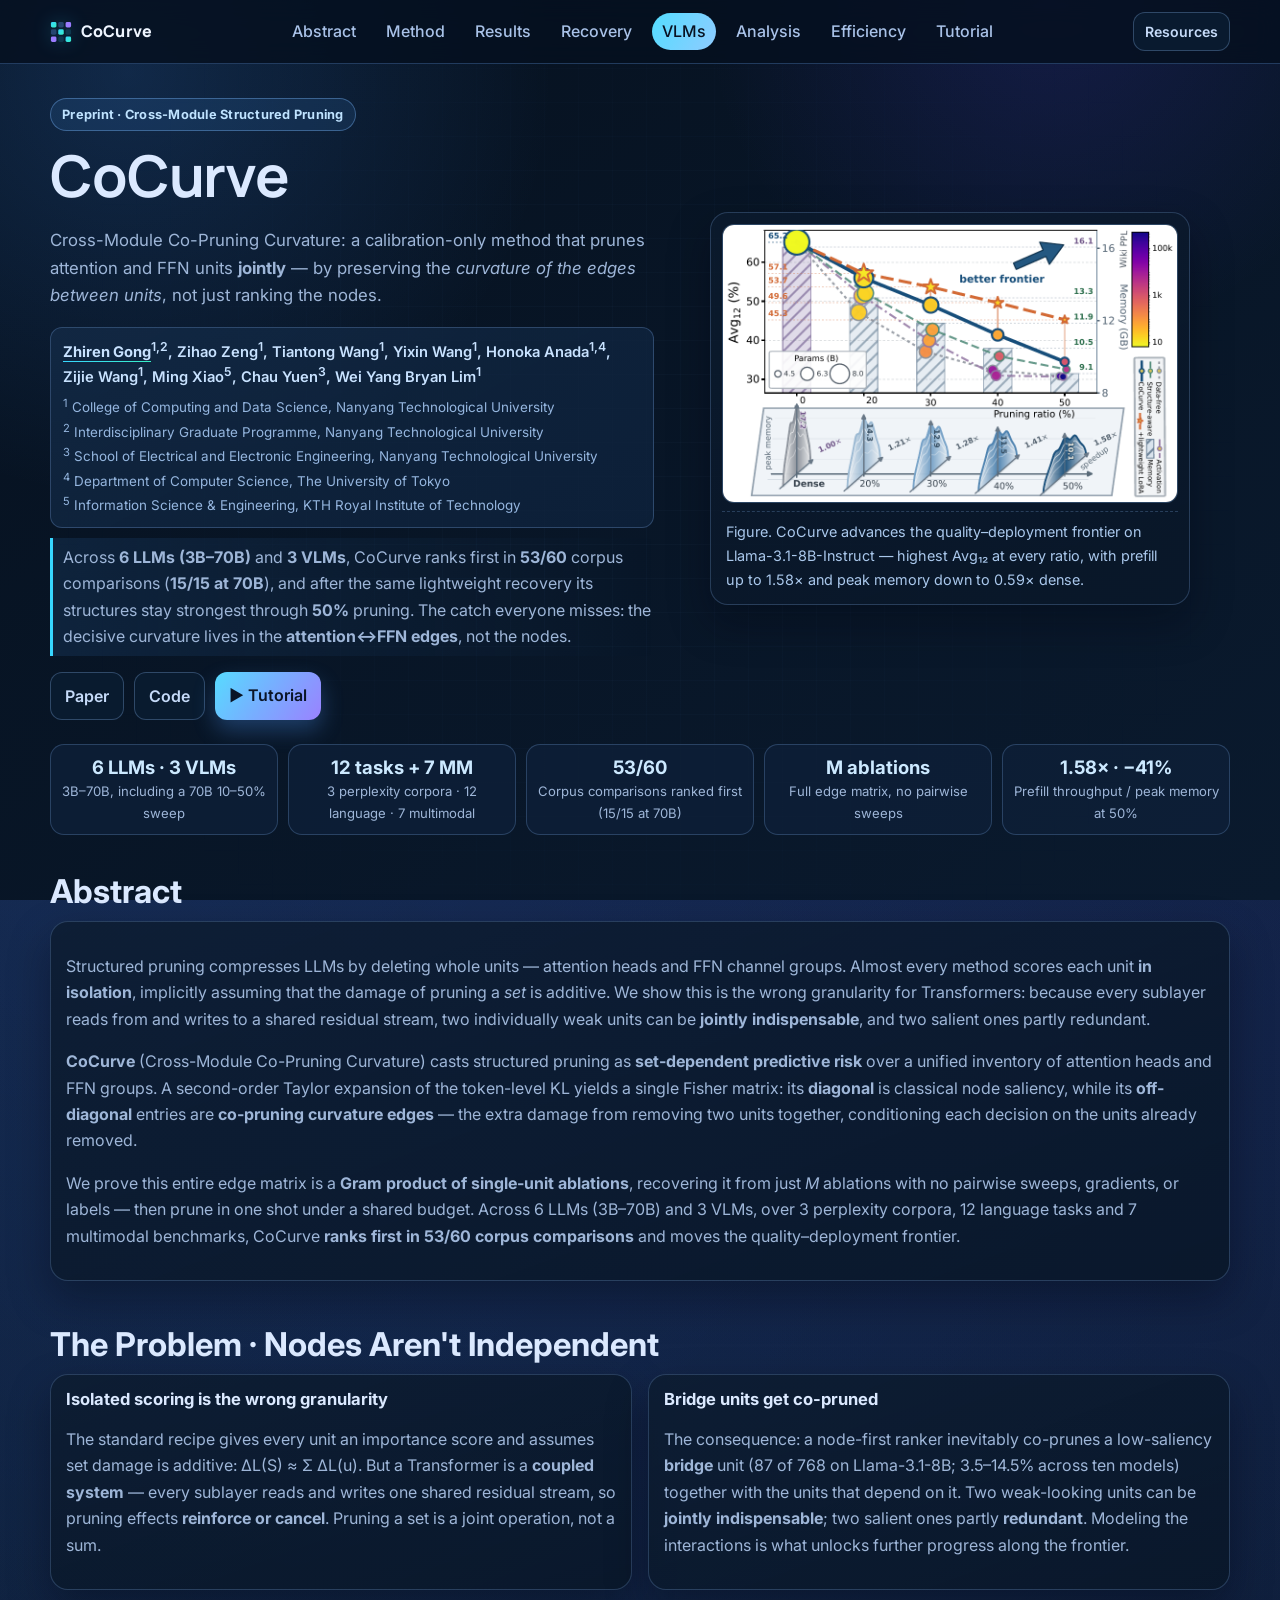
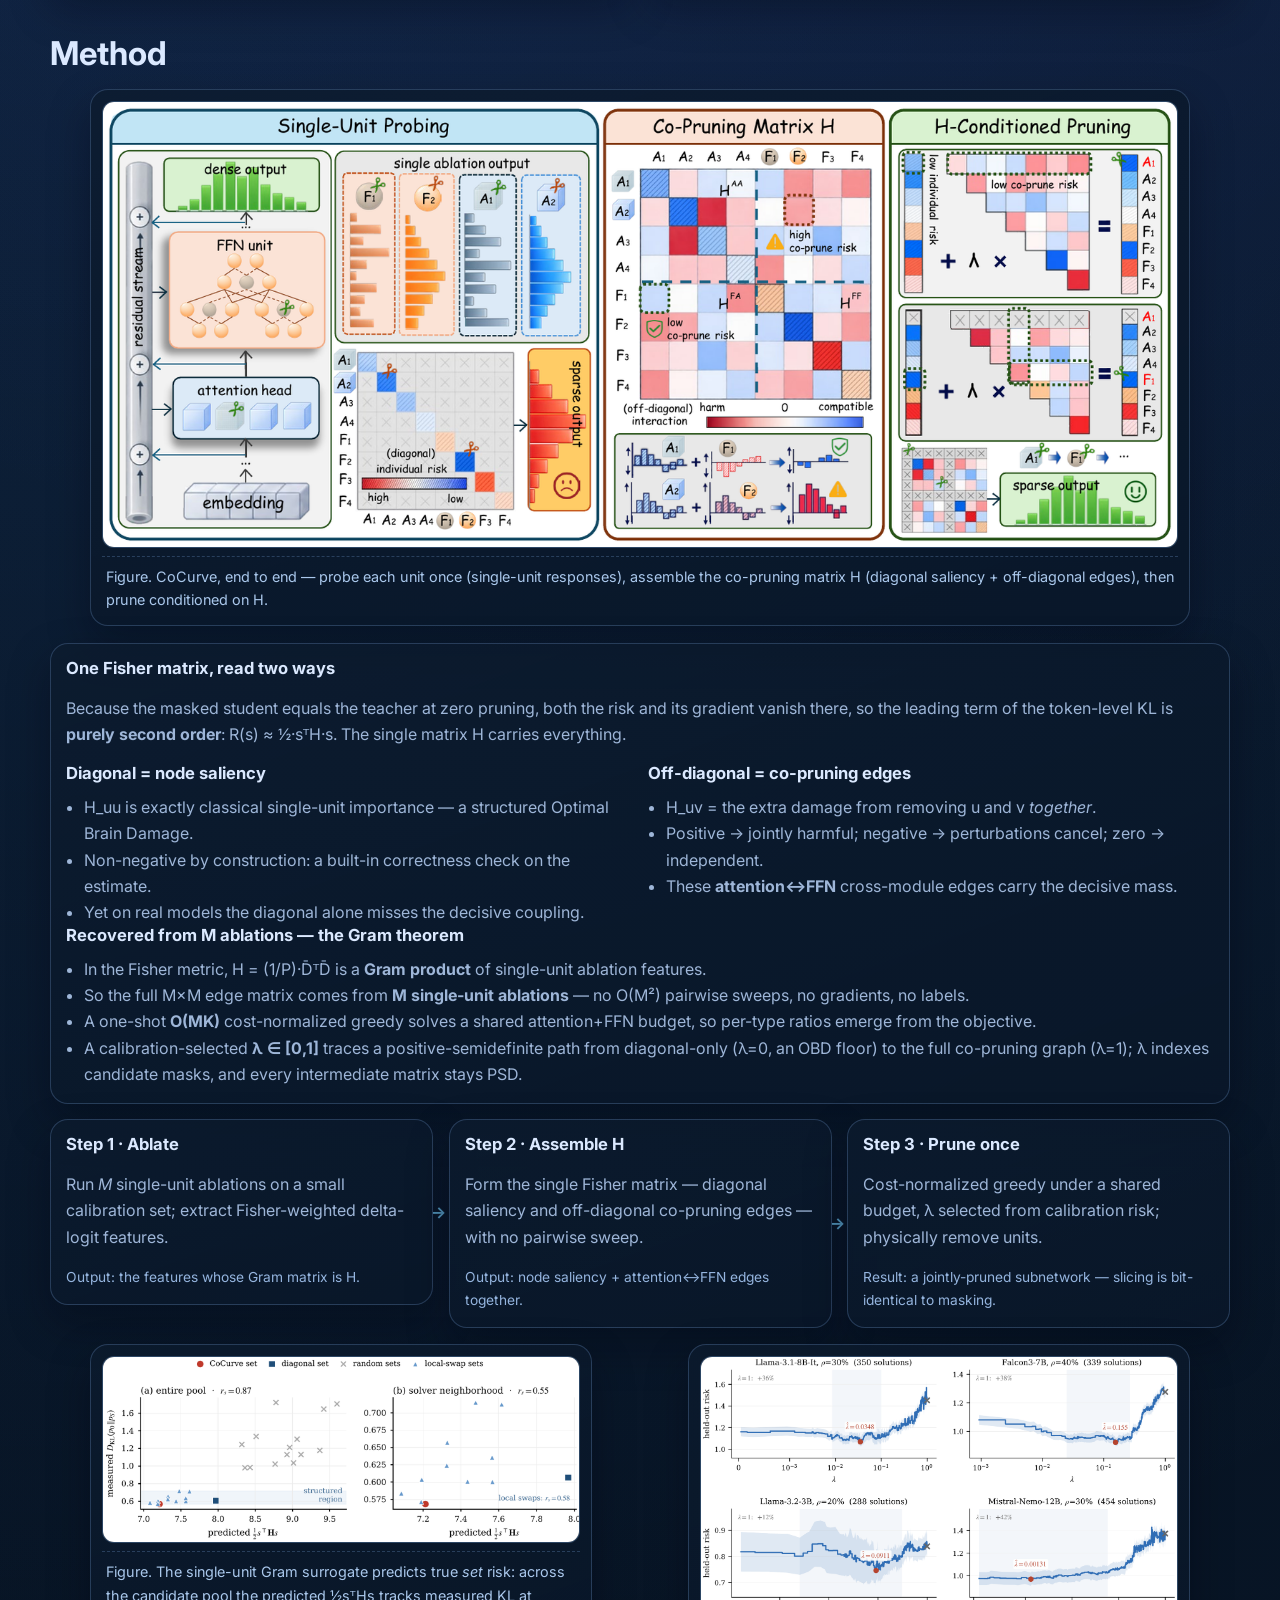
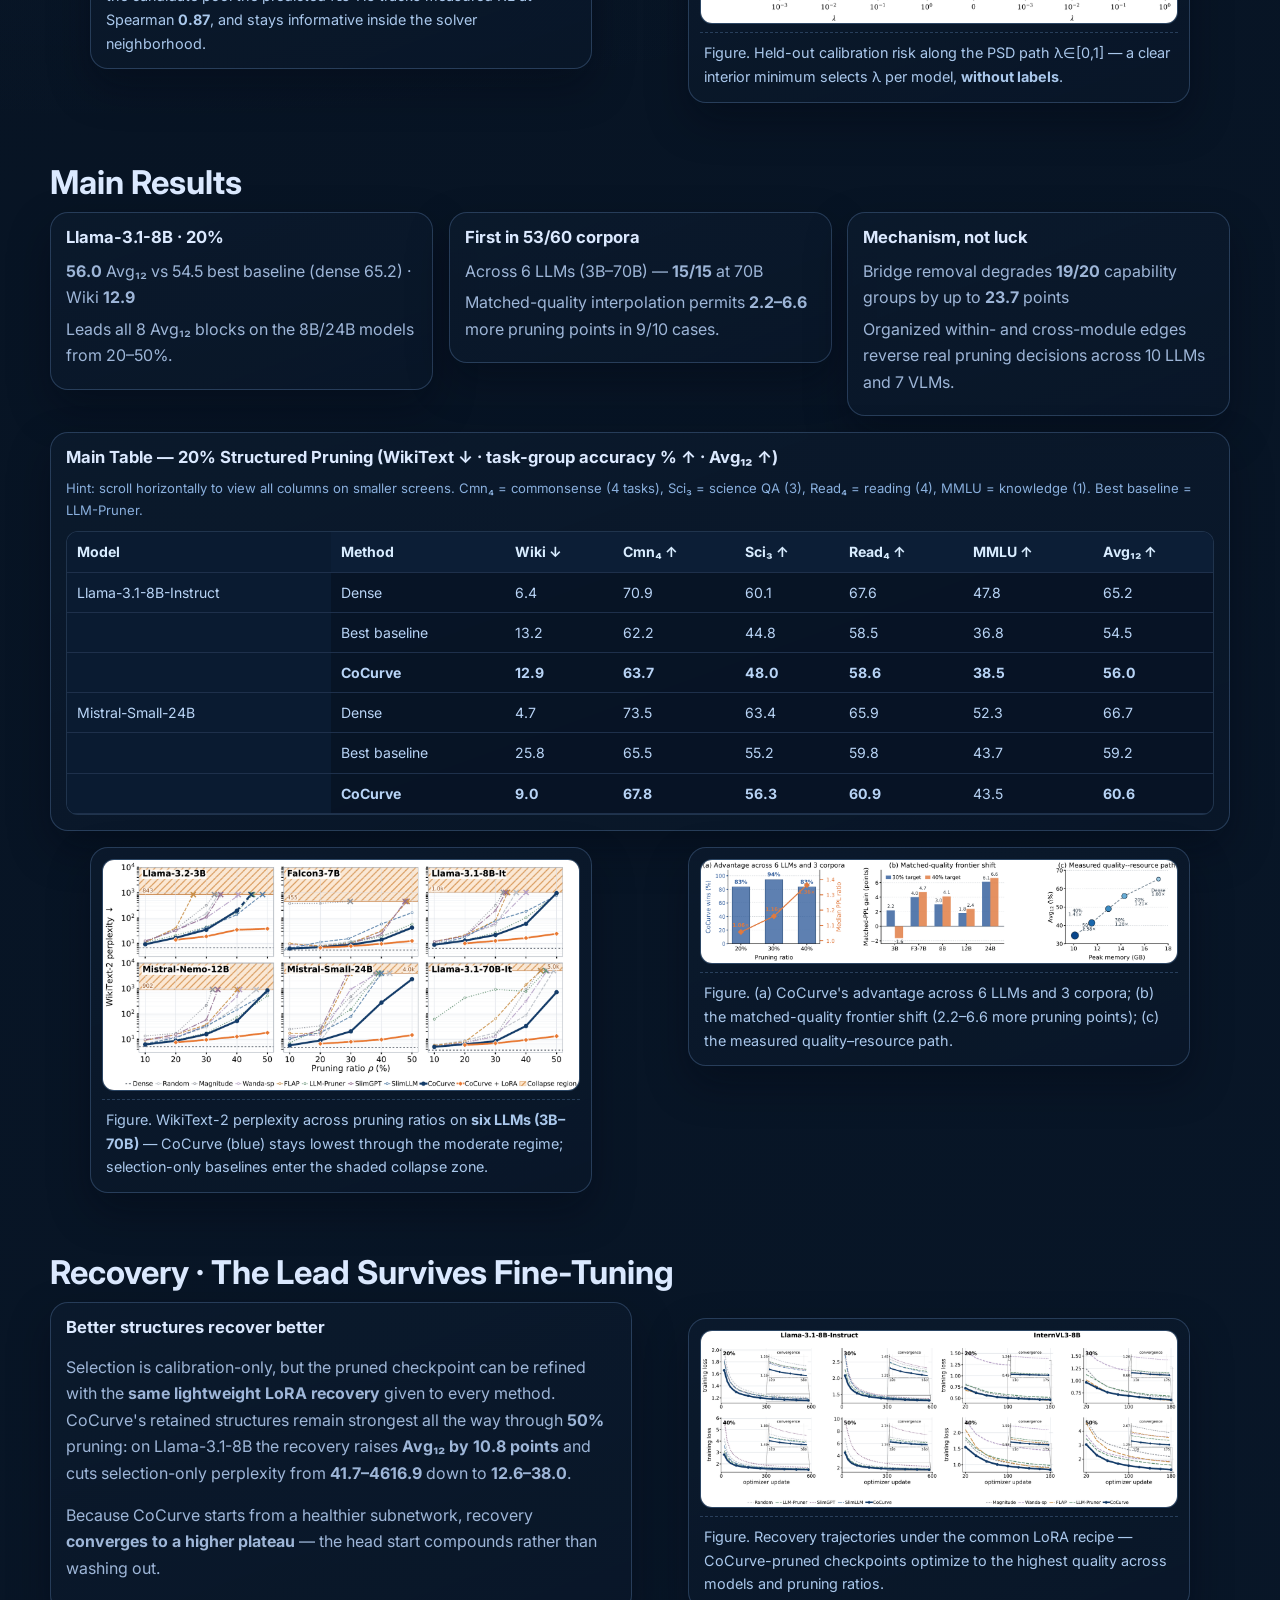
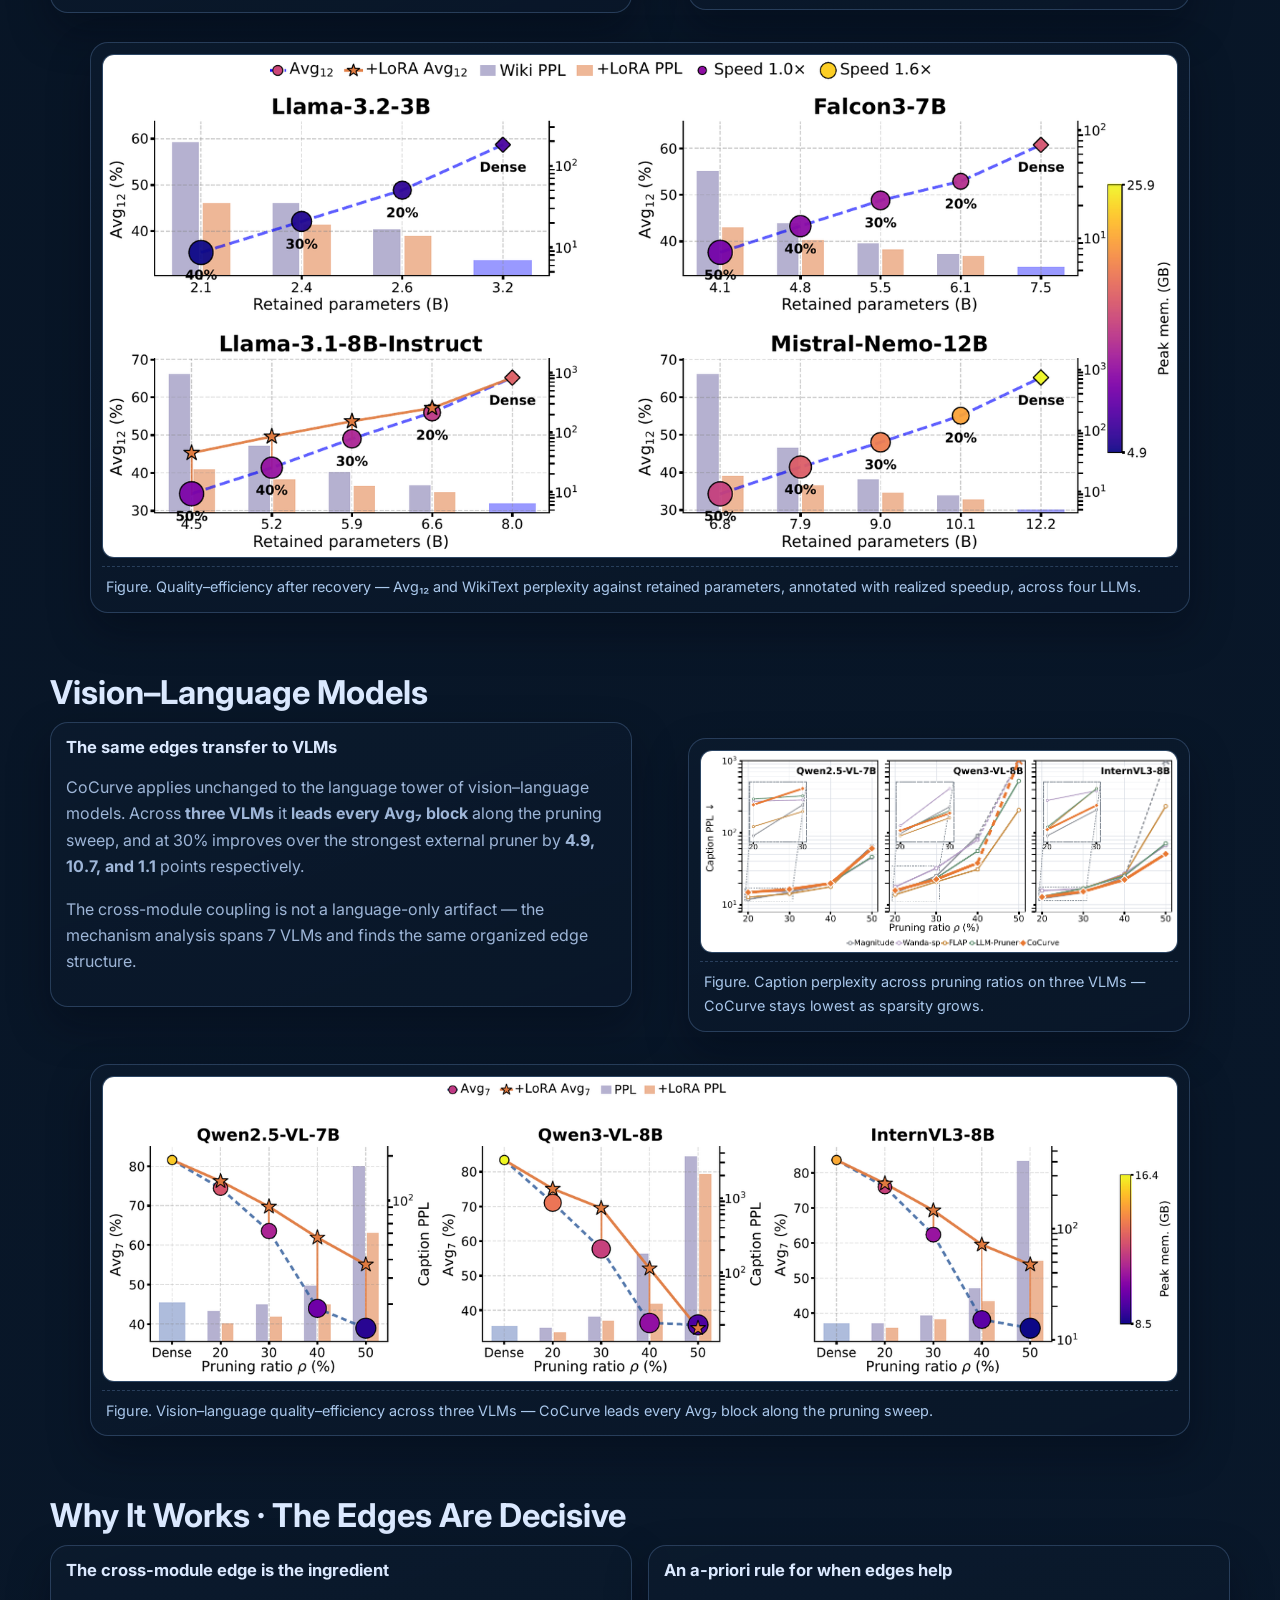
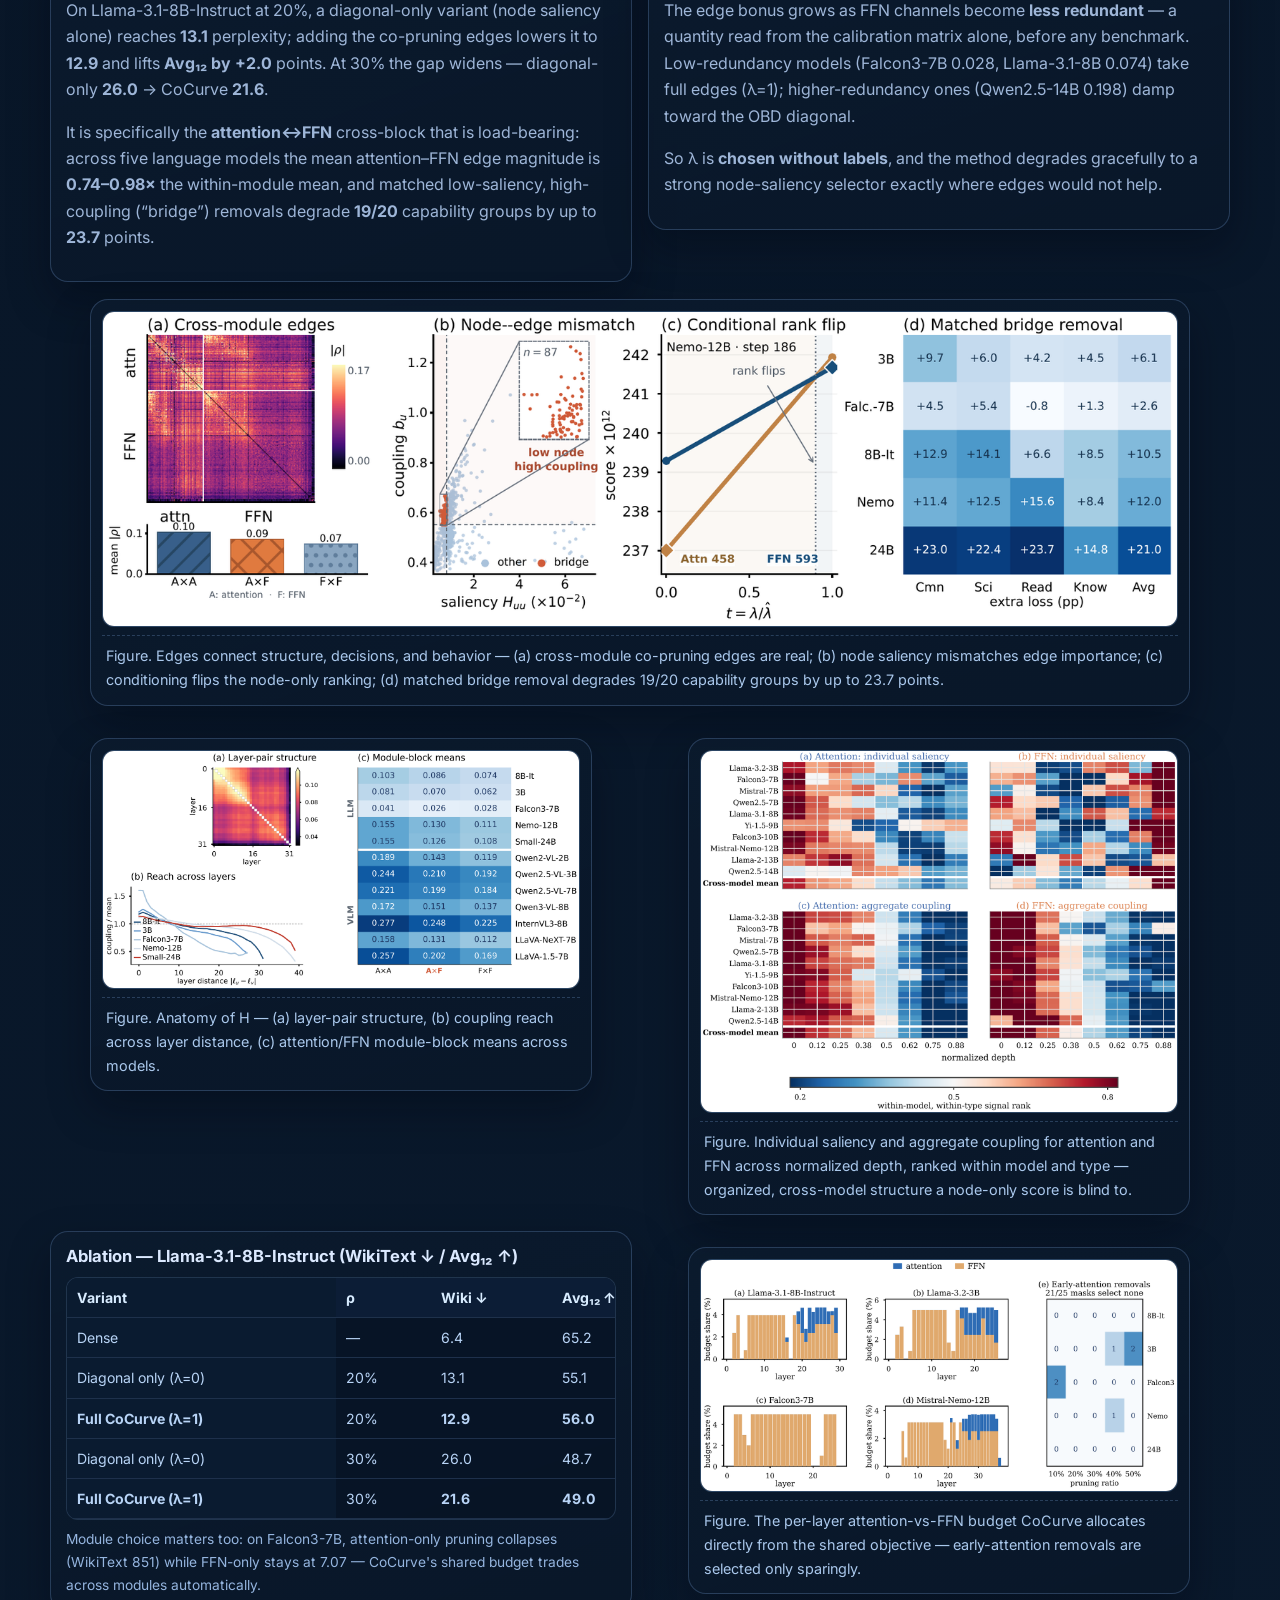
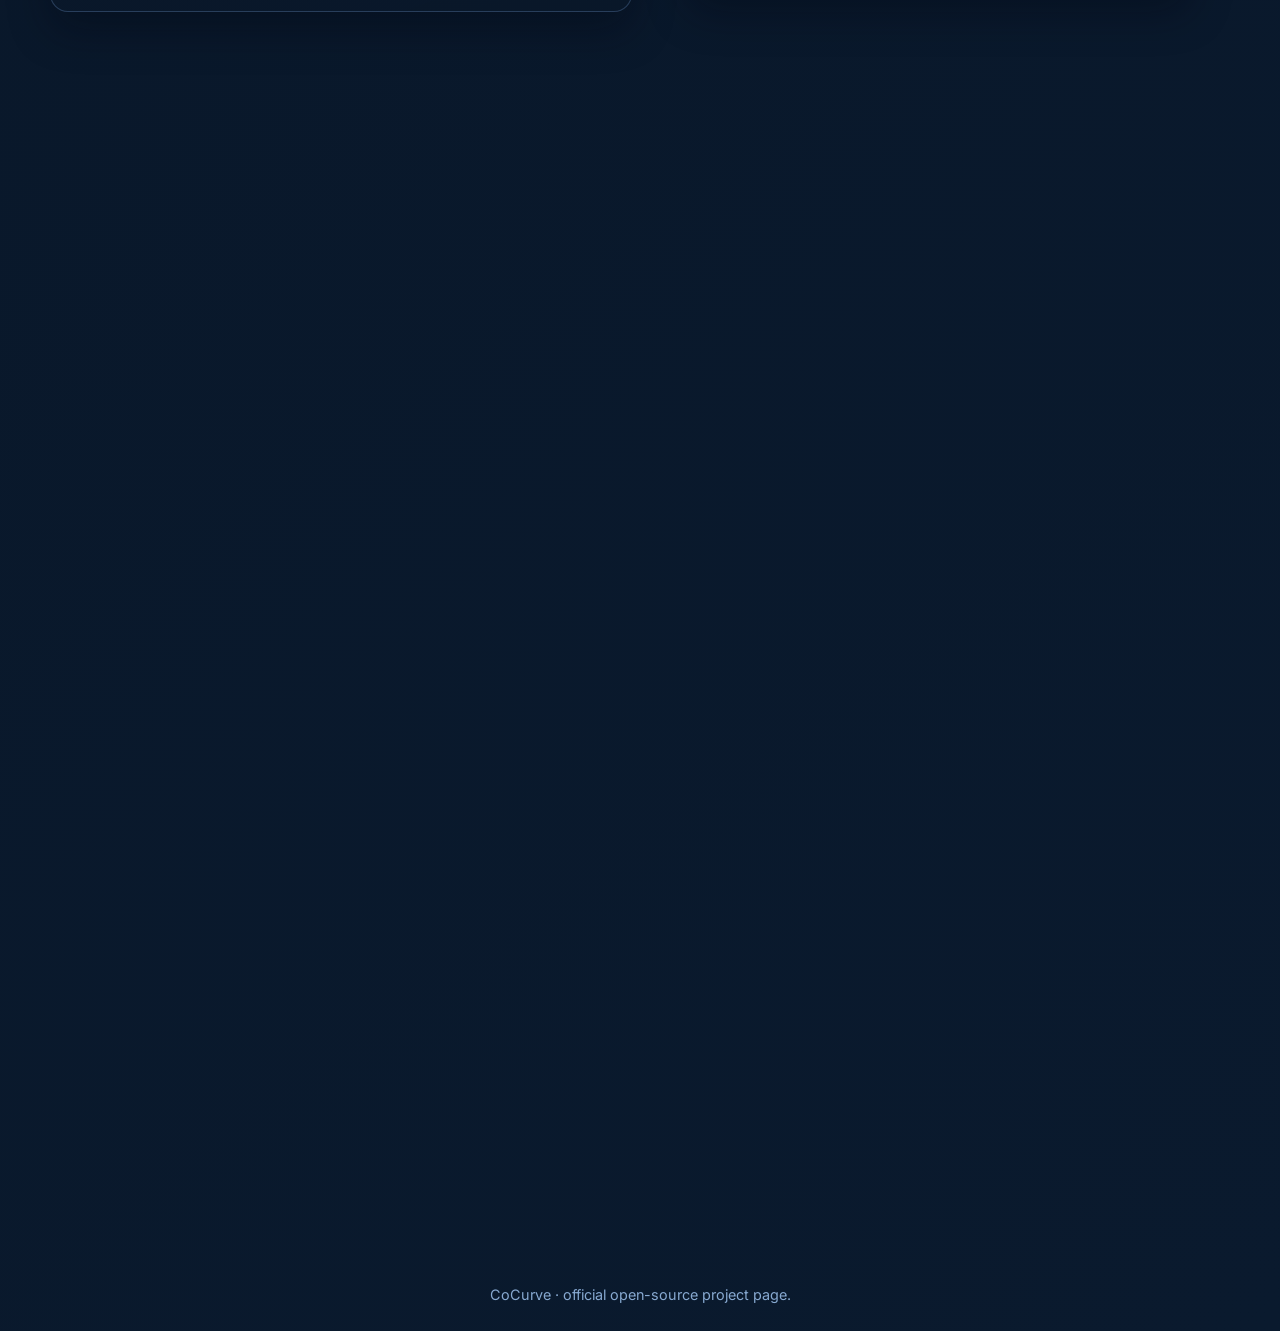
==== commit 3fd737ce: "Add premium enhancement layer (scroll-reveal, progress, section rail, scroll-spy, count-ups, author " ====
--- a/index.html
+++ b/index.html
@@ -10,6 +10,7 @@
   <link rel="preconnect" href="https://fonts.gstatic.com" crossorigin>
   <link href="https://fonts.googleapis.com/css2?family=Inter:wght@400;500;600;700;800&family=Manrope:wght@500;700;800&display=swap" rel="stylesheet">
   <link rel="stylesheet" href="./styles.css">
+  <link rel="stylesheet" href="./enhance.css">
 </head>
 <body>
   <div class="bg-grid" aria-hidden="true"></div>
@@ -472,5 +473,6 @@
   </div>
 
   <script src="./script.js"></script>
+  <script src="./enhance.js"></script>
 </body>
 </html>
--- a/enhance.css
+++ b/enhance.css
@@ -0,0 +1,88 @@
+/* ============================================================================
+   Premium enhancement layer — shared across all project websites.
+   Purely ADDITIVE and theme-aware: it reads each site's existing CSS tokens
+   (with safe fallbacks) so it never fights the per-site palette or layout.
+   Everything motion-related is gated behind html.x-js (set by enhance.js) so
+   the page degrades gracefully with JS off and respects reduced-motion.
+   ============================================================================ */
+:root{
+  --x-accent:  var(--cyan, var(--teal, var(--violet, var(--rose-strong, var(--rose, var(--gold, var(--blue, #5e8dff)))))));
+  --x-accent2: var(--mint, var(--blue, var(--teal, var(--green, var(--violet, #63dfbf)))));
+  --x-ink:    var(--ink, #10203a);
+  --x-soft:   var(--ink-soft, var(--ink-faint, #42536f));
+  --x-line:   var(--line, rgba(100,130,170,.22));
+  --x-panel:  var(--panel, var(--card, var(--bg-card, rgba(255,255,255,.9))));
+  --x-shadow: var(--shadow, 0 14px 34px rgba(93,126,168,.14));
+}
+
+/* ---- reading-progress bar ------------------------------------------------ */
+.x-progress{position:fixed;top:0;left:0;height:3px;width:0;z-index:200;pointer-events:none;
+  background:linear-gradient(90deg,var(--x-accent),var(--x-accent2));
+  box-shadow:0 0 12px var(--x-accent);transition:width .08s linear;border-radius:0 2px 2px 0;}
+
+/* ---- back-to-top --------------------------------------------------------- */
+.x-top{position:fixed;right:22px;bottom:22px;z-index:150;width:46px;height:46px;border-radius:50%;
+  border:1px solid var(--x-line);background:var(--x-panel);color:var(--x-accent);
+  display:grid;place-items:center;cursor:pointer;opacity:0;transform:translateY(14px) scale(.9);
+  transition:opacity .3s,transform .3s,border-color .3s;box-shadow:var(--x-shadow);
+  -webkit-backdrop-filter:blur(8px);backdrop-filter:blur(8px);font-size:21px;line-height:1;}
+.x-top.show{opacity:1;transform:none;}
+.x-top:hover{transform:translateY(-3px);border-color:var(--x-accent);box-shadow:0 0 0 4px color-mix(in srgb,var(--x-accent) 16%,transparent),var(--x-shadow);}
+
+/* ---- scroll-reveal (only when JS active) --------------------------------- */
+html.x-js .x-reveal{opacity:0;transform:translateY(26px);will-change:opacity,transform;
+  transition:opacity .72s cubic-bezier(.2,.7,.2,1),transform .72s cubic-bezier(.2,.7,.2,1);}
+html.x-js .x-reveal.x-in{opacity:1;transform:none;}
+@media (prefers-reduced-motion:reduce){
+  html.x-js .x-reveal{opacity:1!important;transform:none!important;transition:none!important;}
+}
+
+/* ---- universal micro-interactions ---------------------------------------- */
+html.x-js .card{transition:transform .38s cubic-bezier(.2,.7,.2,1),box-shadow .38s,border-color .38s;}
+html.x-js .card:hover{transform:translateY(-4px);
+  box-shadow:0 24px 50px rgba(40,70,120,.17);border-color:color-mix(in srgb,var(--x-accent) 40%,var(--x-line));}
+html.x-js .figure-card{overflow:hidden;}
+html.x-js .figure-card img{transition:transform .55s cubic-bezier(.2,.7,.2,1);}
+html.x-js .figure-card:hover img{transform:scale(1.018);}
+/* resource cards get an accent sweep on hover */
+html.x-js .resource-card{position:relative;overflow:hidden;}
+html.x-js .resource-card::after{content:"";position:absolute;left:0;right:0;bottom:0;height:3px;
+  transform:scaleX(0);transform-origin:left;transition:transform .4s cubic-bezier(.2,.7,.2,1);
+  background:linear-gradient(90deg,var(--x-accent),var(--x-accent2));}
+html.x-js .resource-card:hover::after{transform:scaleX(1);}
+
+/* ---- nav scroll-spy underline ------------------------------------------- */
+.topbar nav a{position:relative;}
+.topbar nav a::after{content:"";position:absolute;left:8px;right:8px;bottom:2px;height:2px;border-radius:2px;
+  background:linear-gradient(90deg,var(--x-accent),var(--x-accent2));
+  transform:scaleX(0);transform-origin:center;transition:transform .28s cubic-bezier(.2,.7,.2,1);}
+.topbar nav a:hover::after,.topbar nav a.x-active::after{transform:scaleX(1);}
+.topbar nav a.x-active{color:var(--x-accent);}
+
+/* ---- section outline rail (DN-MOPD-style) -------------------------------- */
+.x-rail{position:fixed;right:20px;top:50%;transform:translateY(-50%);z-index:120;
+  display:flex;flex-direction:column;gap:15px;align-items:flex-end;}
+.x-rail a{width:10px;height:10px;border-radius:50%;border:1.7px solid var(--x-line);
+  background:transparent;position:relative;transition:.25s;}
+.x-rail a::after{content:attr(data-label);position:absolute;right:20px;top:50%;
+  transform:translateY(-50%) translateX(6px);white-space:nowrap;
+  font:600 11.5px/1 Inter,system-ui,sans-serif;letter-spacing:.01em;color:var(--x-soft);
+  background:var(--x-panel);border:1px solid var(--x-line);padding:5px 10px;border-radius:999px;
+  opacity:0;pointer-events:none;transition:opacity .25s,transform .25s;box-shadow:var(--x-shadow);
+  -webkit-backdrop-filter:blur(6px);backdrop-filter:blur(6px);}
+.x-rail a:hover{border-color:var(--x-accent);transform:scale(1.25);}
+.x-rail a:hover::after{opacity:1;transform:translateY(-50%);}
+.x-rail a.on{background:var(--x-accent);border-color:var(--x-accent);
+  box-shadow:0 0 0 4px color-mix(in srgb,var(--x-accent) 22%,transparent);}
+@media (max-width:1380px){.x-rail{display:none;}}
+
+/* ---- author name -> personal site --------------------------------------- */
+.x-me{color:inherit;text-decoration:none;font-weight:700;
+  background-image:linear-gradient(90deg,var(--x-accent),var(--x-accent2));
+  background-size:100% 1.5px;background-repeat:no-repeat;background-position:0 100%;
+  padding-bottom:1.5px;transition:color .2s;}
+.x-me:hover{color:var(--x-accent);}
+
+/* ---- gentle entrance for the sticky header ------------------------------ */
+html.x-js .topbar{transition:box-shadow .3s,background .3s;}
+html.x-js .topbar.x-scrolled{box-shadow:0 8px 28px rgba(40,70,120,.12);}
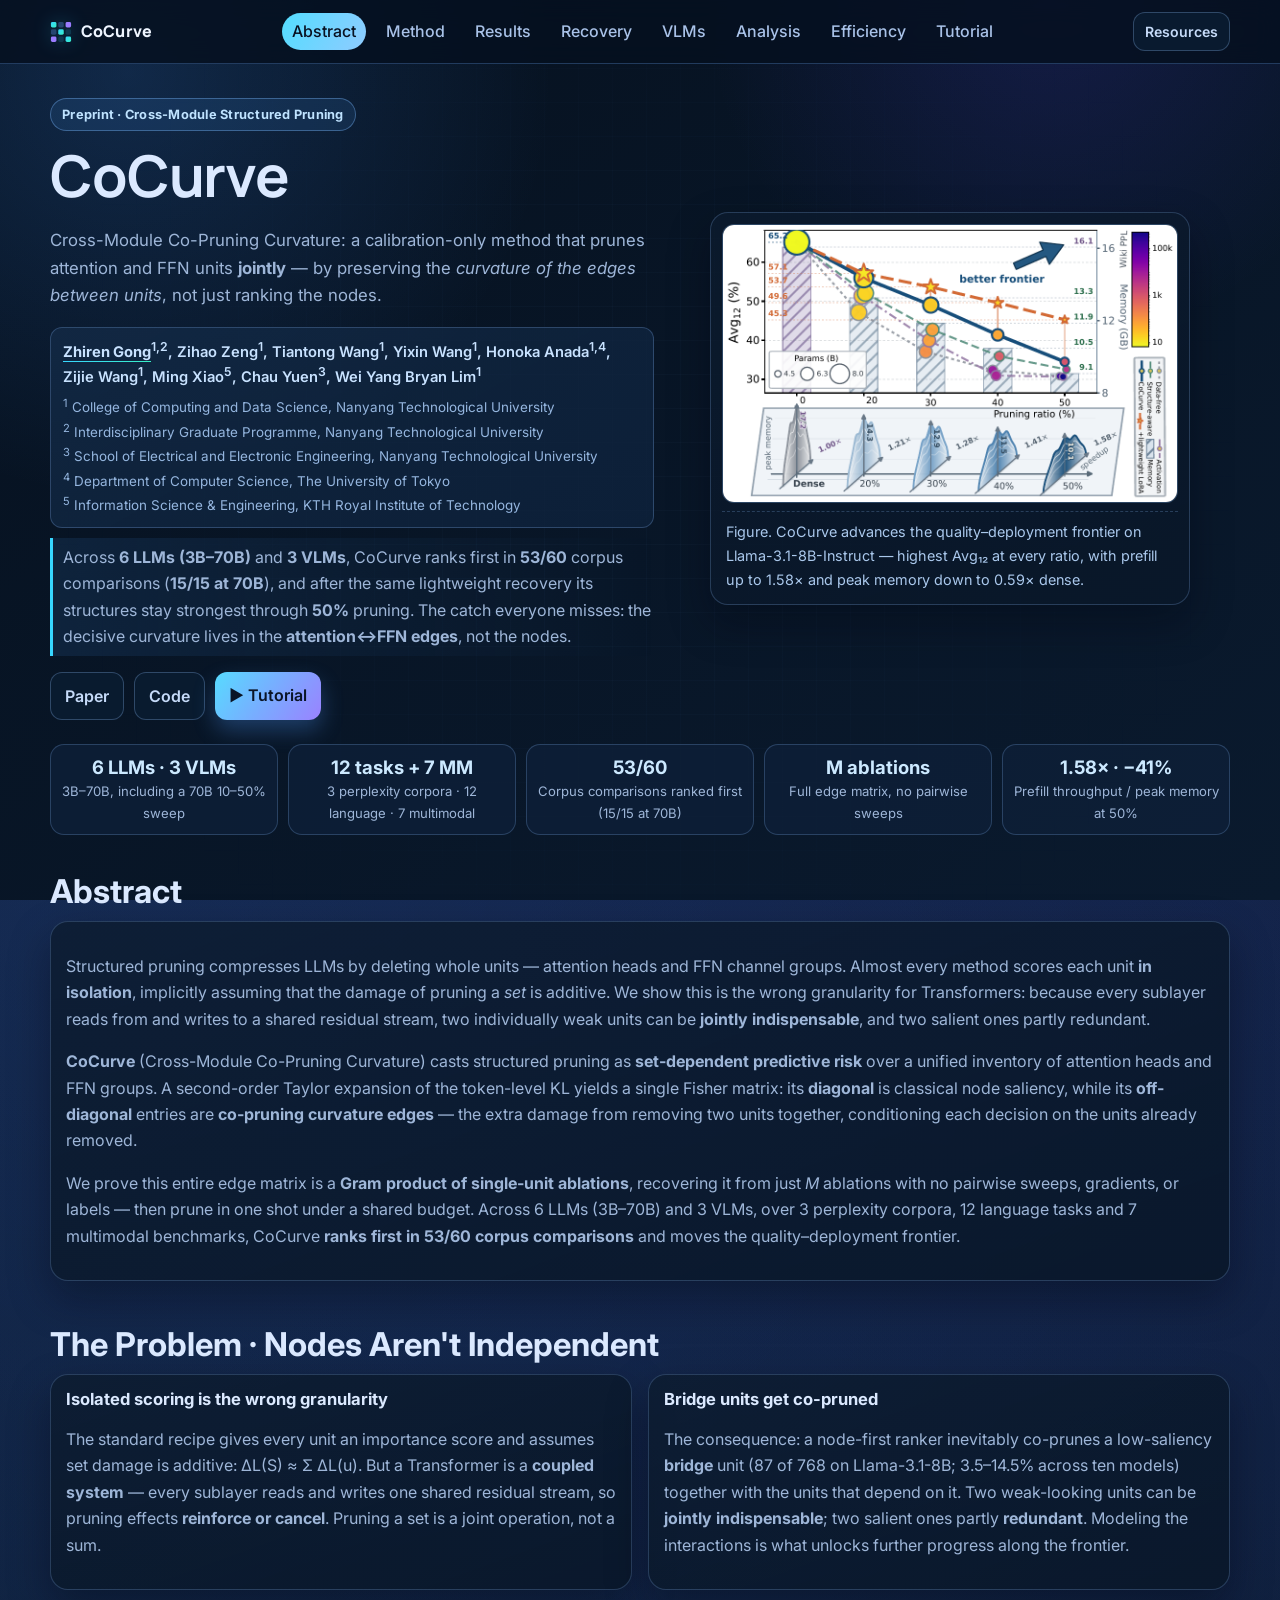
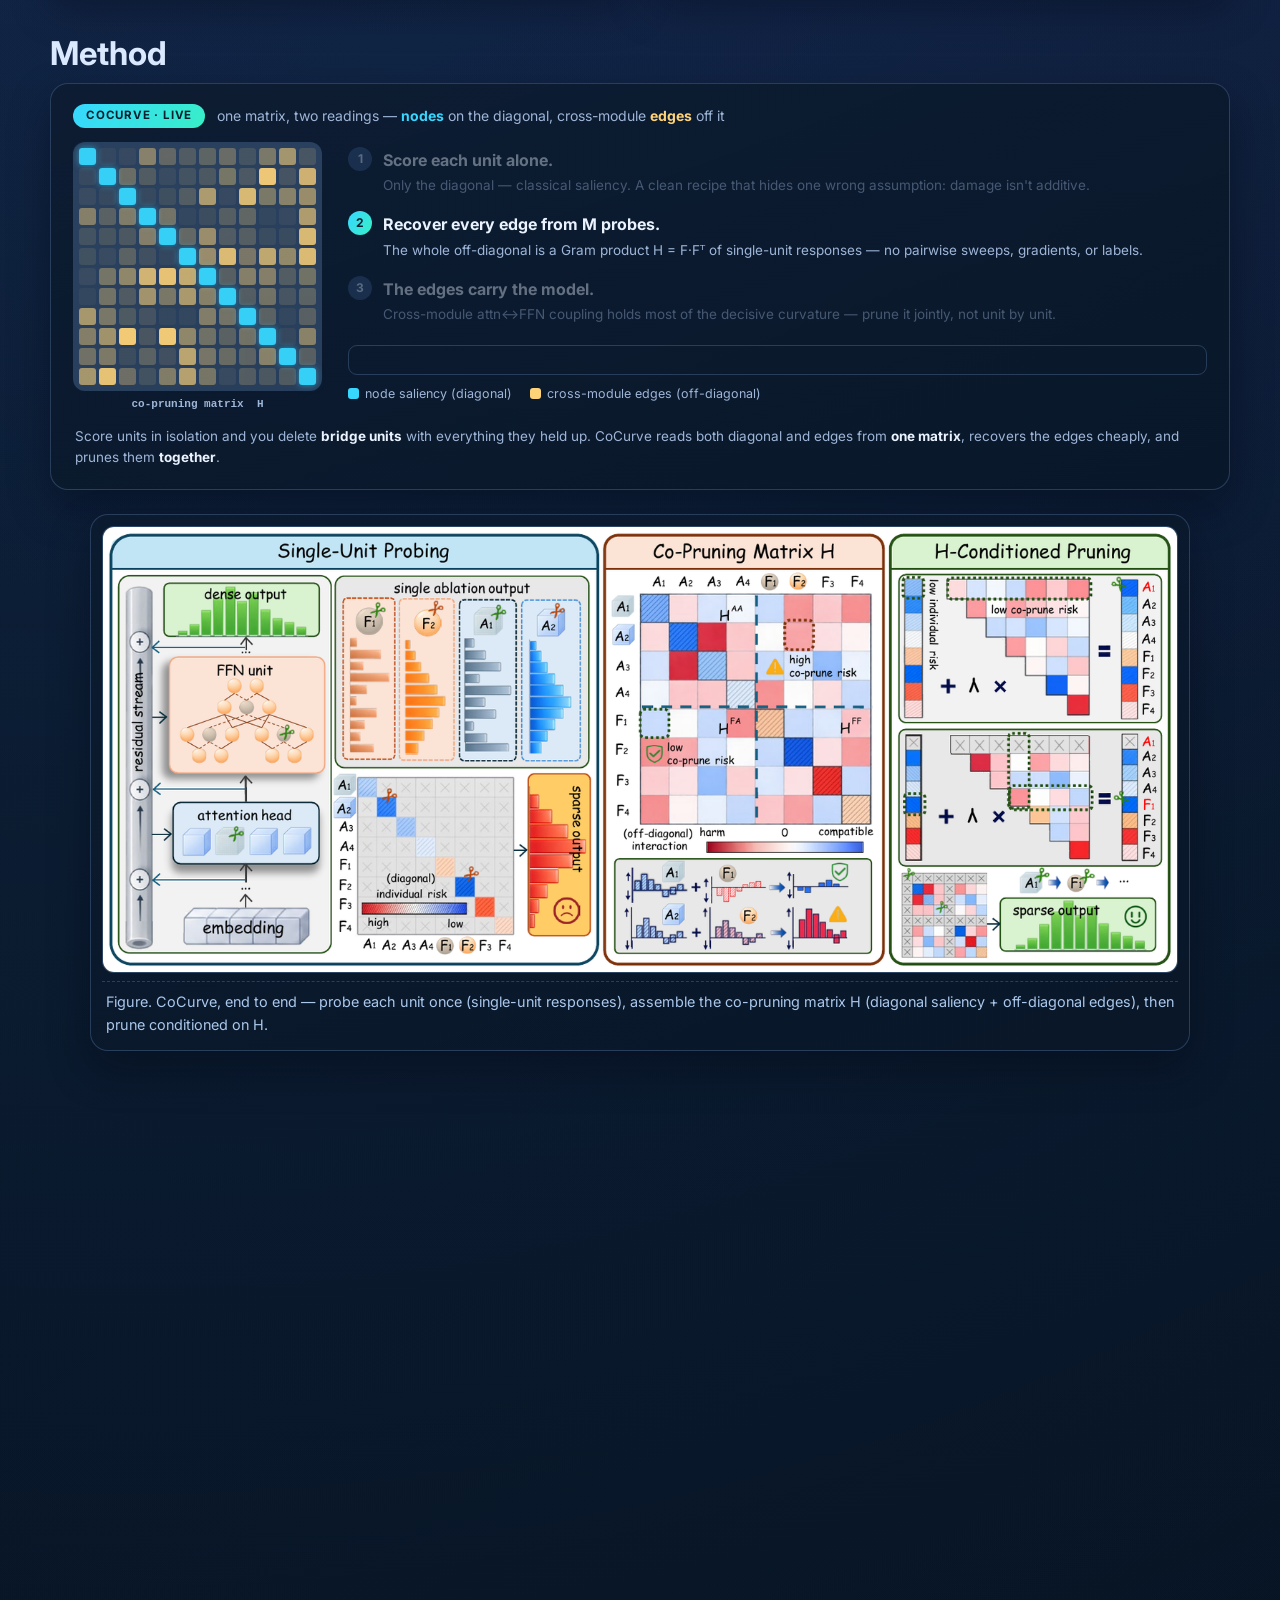
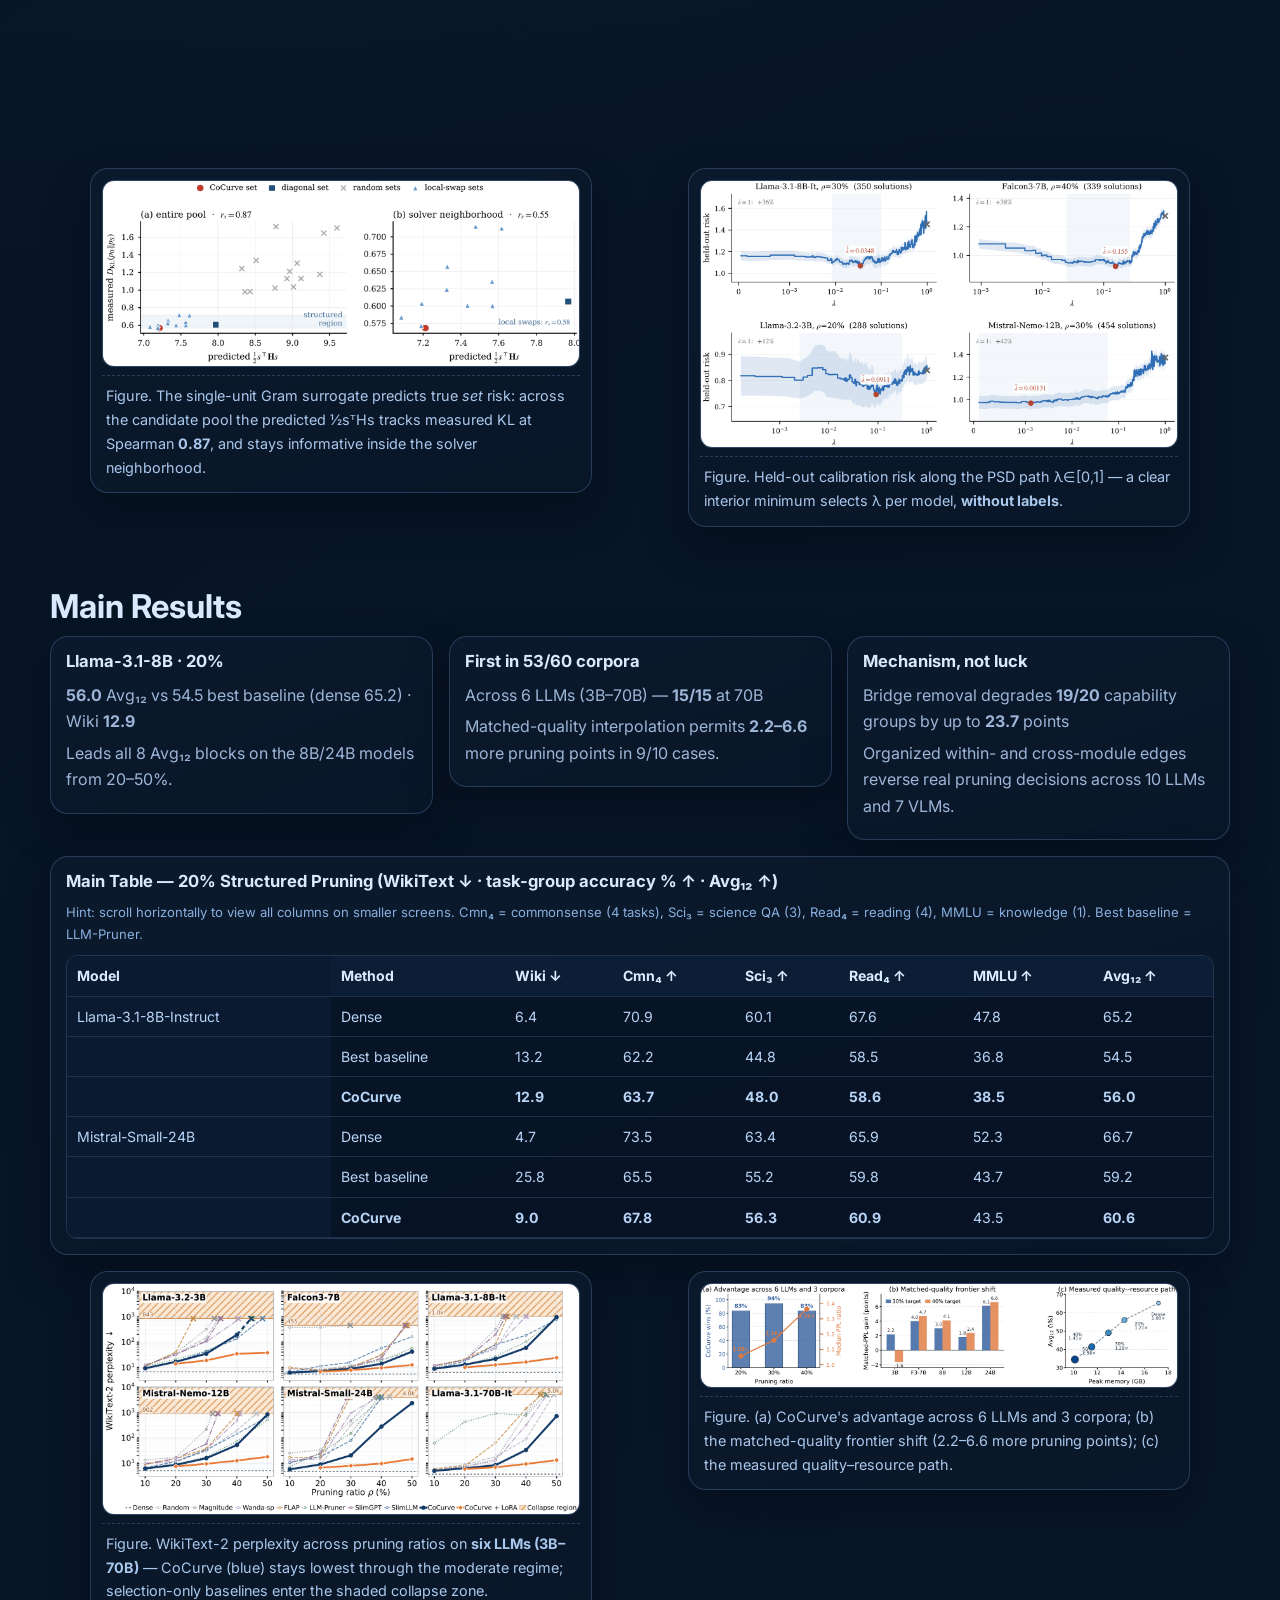
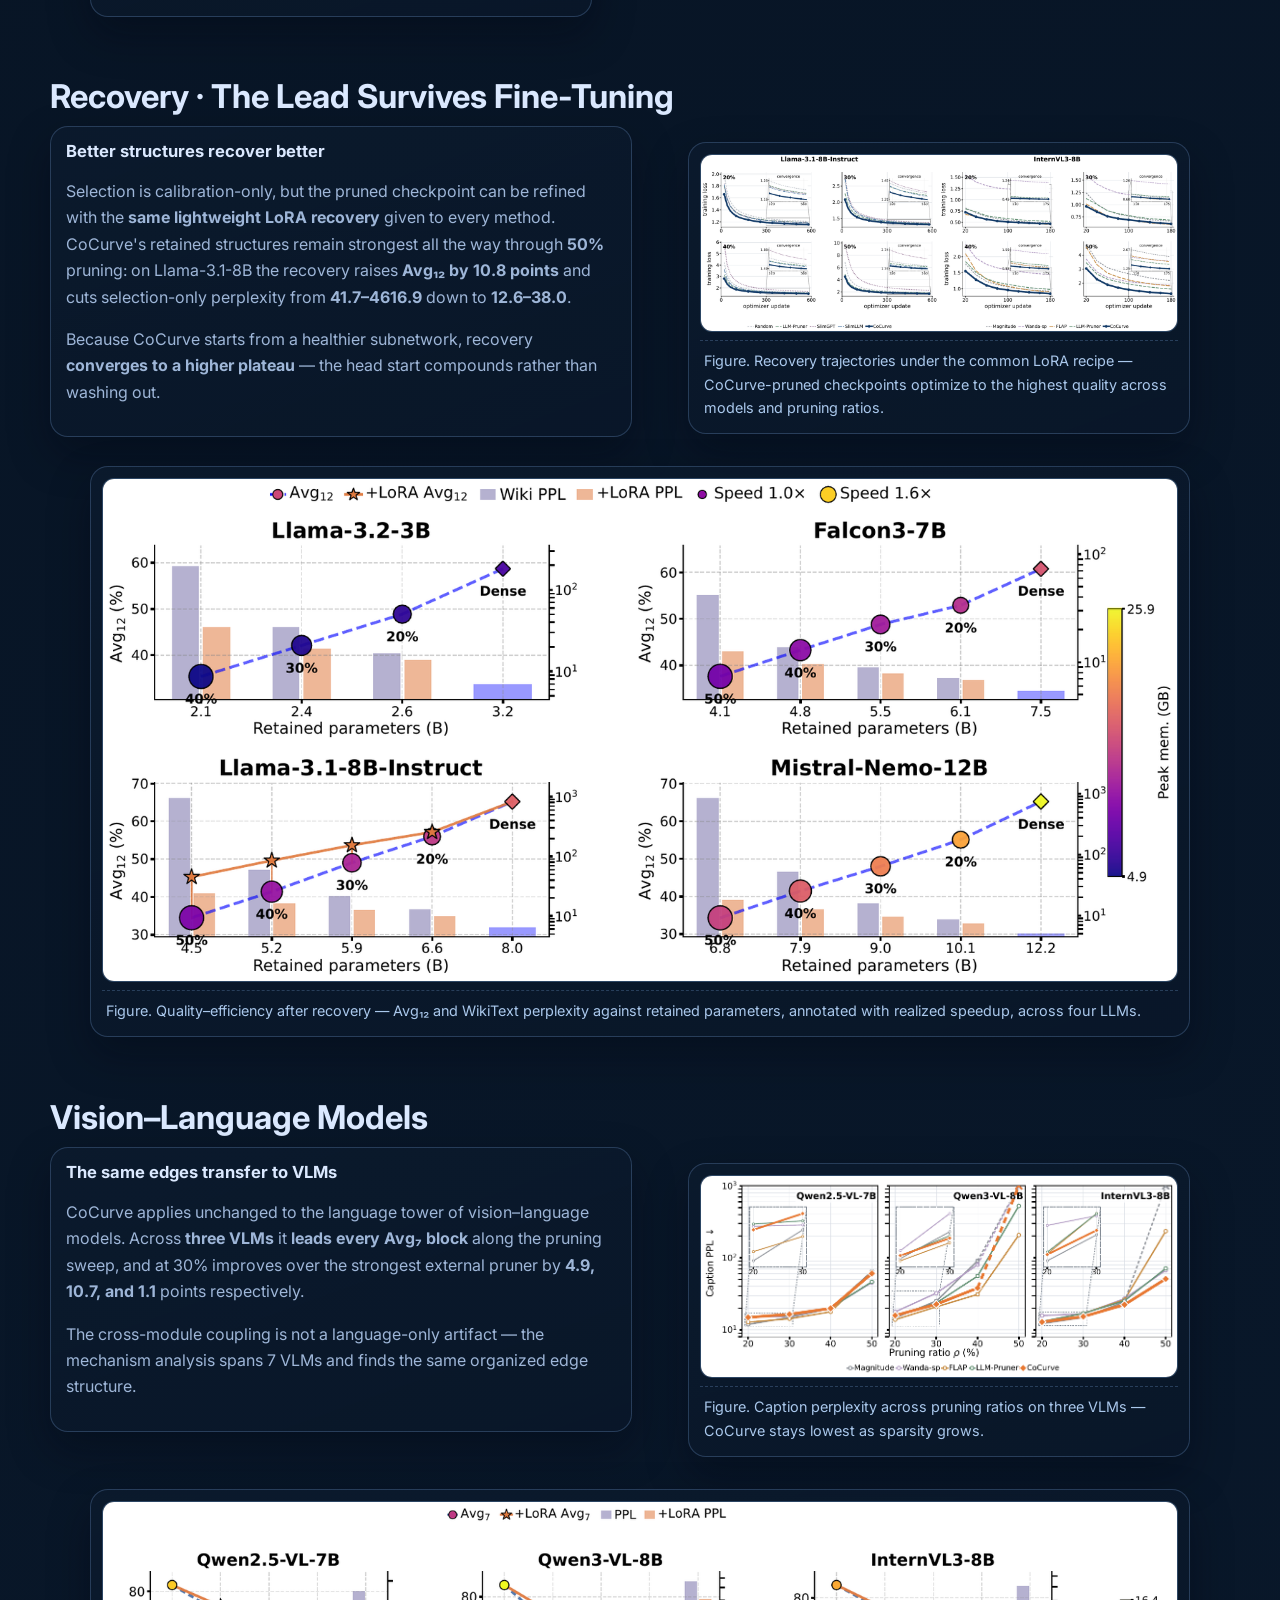
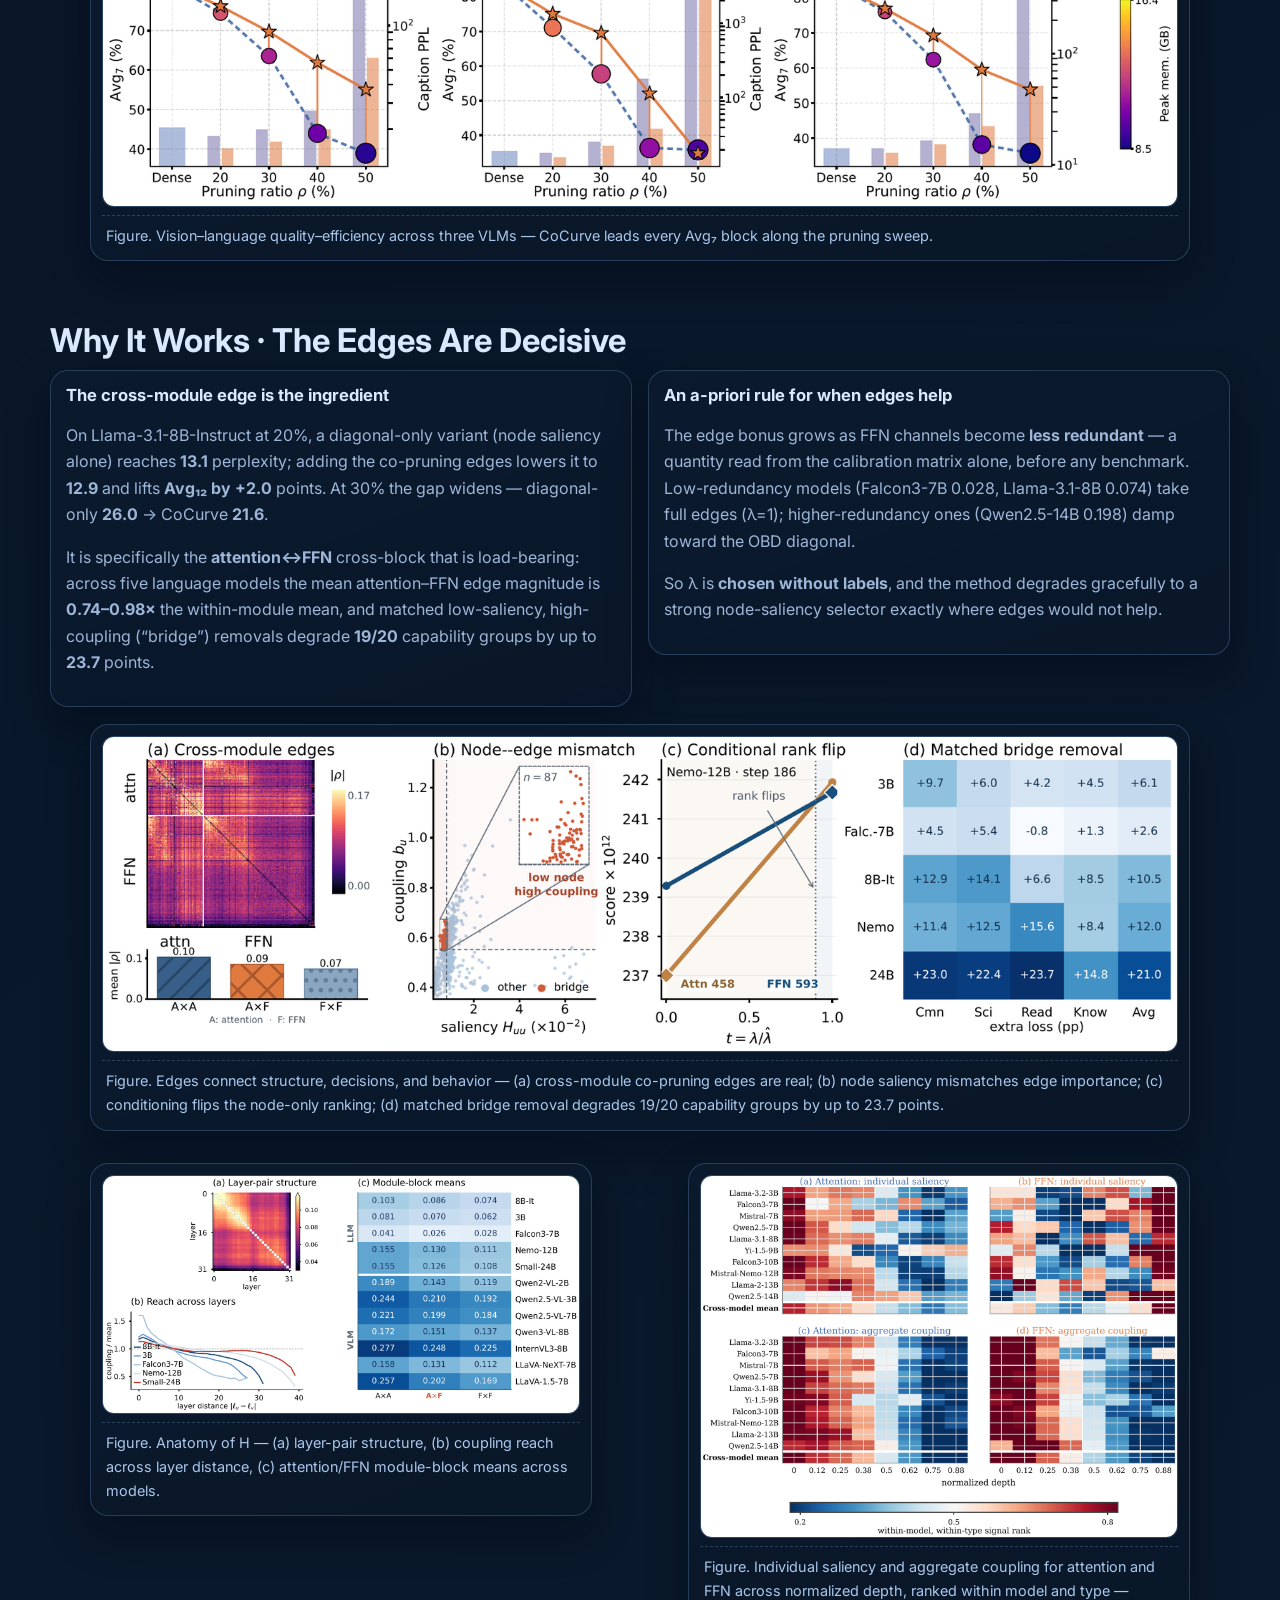
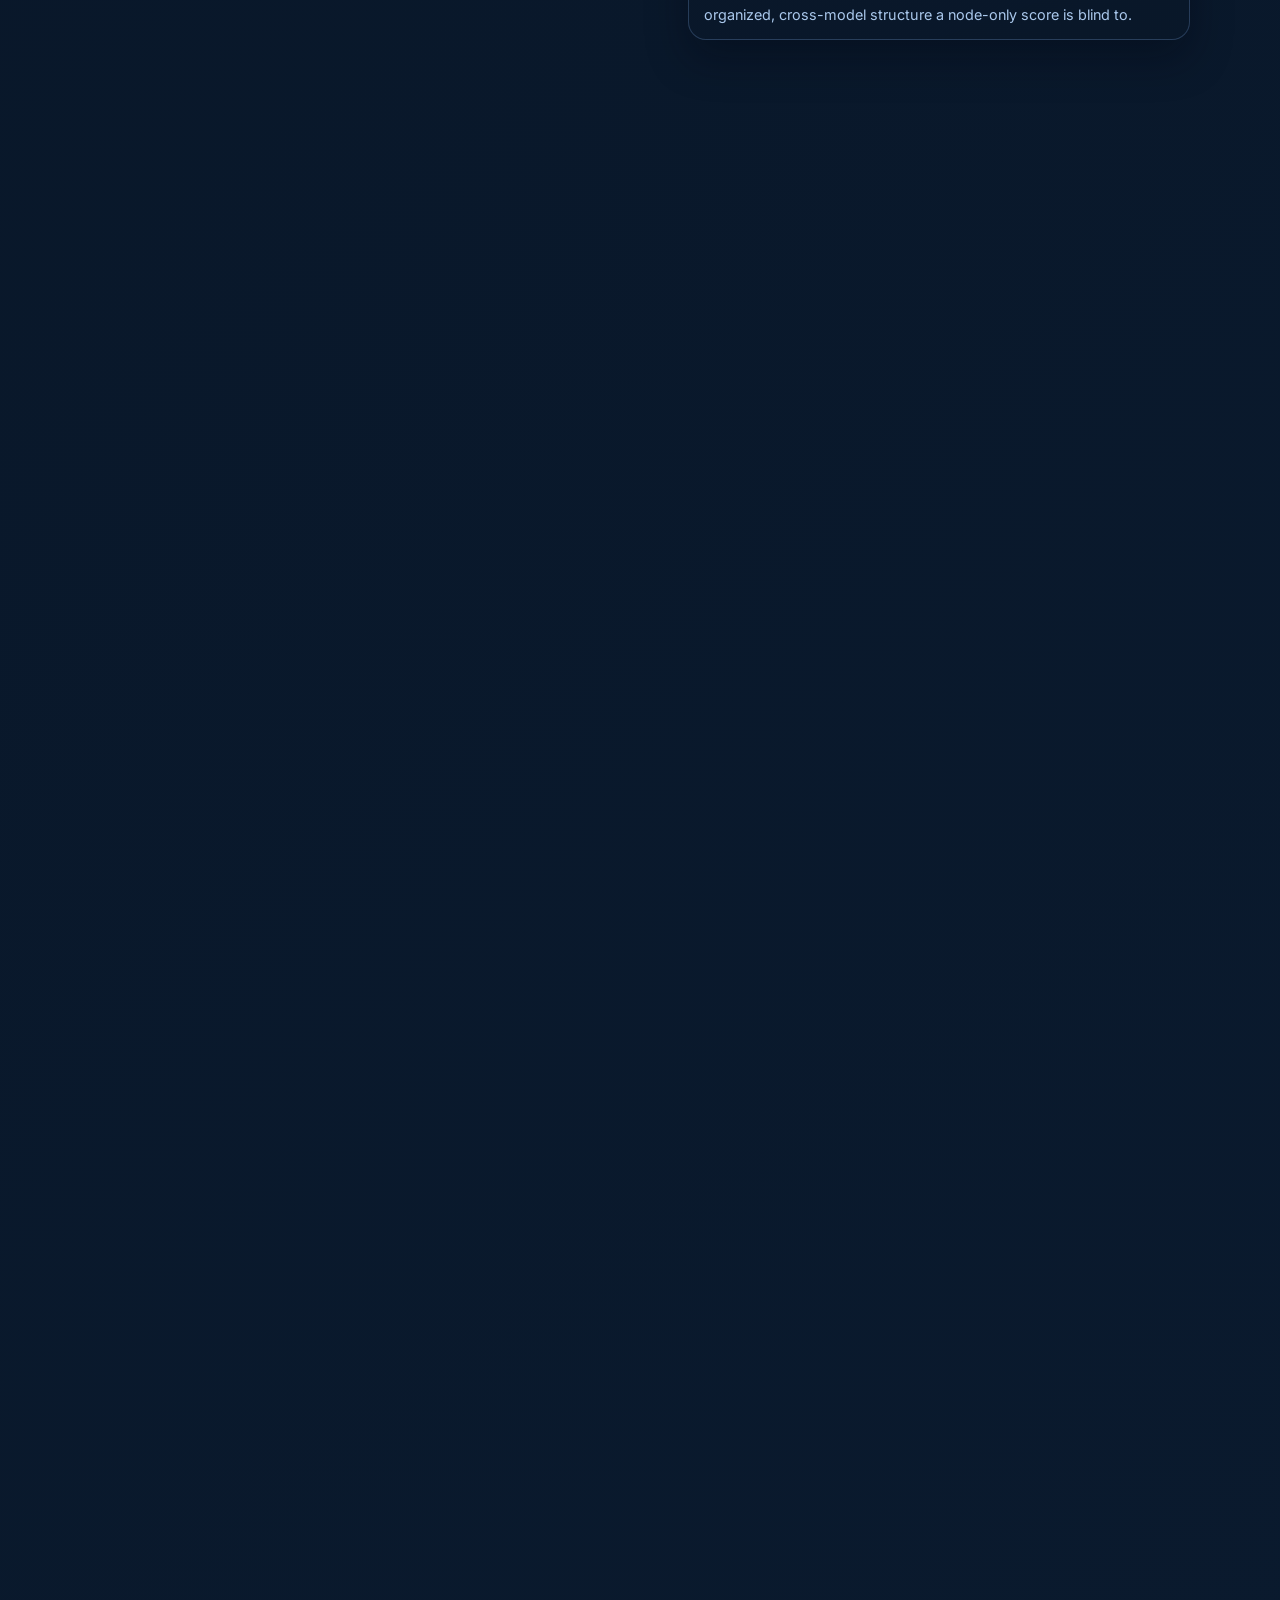
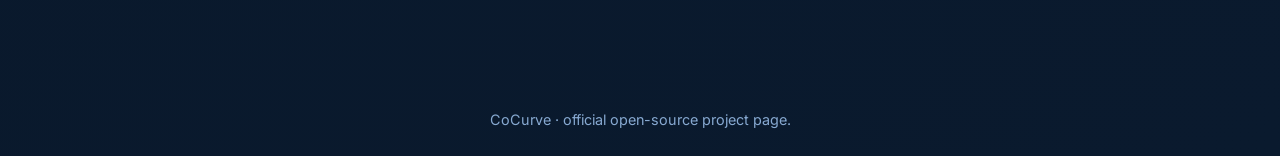
==== commit 040afeb8: "Add bespoke live co-pruning matrix animation (nodes/diagonal + cross-module edges + mass split) lead" ====
--- a/index.html
+++ b/index.html
@@ -153,6 +153,57 @@
 
     <section id="method" class="container section">
       <h2>Method</h2>
+
+      <style>
+      .ccv{padding:20px 22px;margin:2px 0 24px}
+      .ccv-head{display:flex;align-items:center;gap:12px;margin-bottom:14px;flex-wrap:wrap}
+      .ccv-badge{font:700 11.5px/1 Inter,sans-serif;letter-spacing:.07em;text-transform:uppercase;color:#07202f;
+        background:linear-gradient(120deg,var(--cyan,#37d7ff),var(--mint,#37efc7));padding:6px 13px;border-radius:999px}
+      .ccv-sub{color:var(--ink-soft,#9fb2cc);font-size:14px}
+      .ccv-body{display:grid;grid-template-columns:auto 1fr;gap:26px;align-items:center}
+      @media(max-width:780px){.ccv-body{grid-template-columns:1fr}}
+      .ccv-mwrap{display:flex;flex-direction:column;align-items:center;gap:8px}
+      .ccv-matrix{display:grid;gap:3px;background:var(--line,rgba(123,167,224,.26));padding:6px;border-radius:12px}
+      .ccv-cell{width:17px;height:17px;border-radius:3px;background:#12263e;transition:background .5s cubic-bezier(.2,.7,.2,1),box-shadow .5s}
+      .ccv-mlab{font:600 11px/1 'JBMono',ui-monospace,monospace;color:var(--ink-soft,#9fb2cc)}
+      .ccv-right{display:flex;flex-direction:column;gap:16px}
+      .ccv-step{display:flex;gap:11px;align-items:flex-start;opacity:.4;transition:opacity .4s}
+      .ccv-step.on{opacity:1}
+      .ccv-step .dot{flex:none;width:24px;height:24px;border-radius:50%;display:grid;place-items:center;
+        font:700 12px/1 Inter;background:#30507a;color:#cfe4ff}
+      .ccv-step.on .dot{background:linear-gradient(120deg,var(--cyan,#37d7ff),var(--mint,#37efc7));color:#07202f}
+      .ccv-step b{color:#eaf3ff;font-weight:700}
+      .ccv-step p{margin:2px 0 0;font-size:13.5px;color:var(--ink-soft,#9fb2cc);line-height:1.5}
+      .ccv-mass{margin-top:4px}
+      .ccv-massbar{height:30px;border-radius:9px;overflow:hidden;display:flex;border:1px solid var(--line,rgba(123,167,224,.26))}
+      .ccv-massbar .nodes{background:linear-gradient(90deg,#2b8fb0,var(--cyan,#37d7ff));width:0;transition:width 1s cubic-bezier(.2,.7,.2,1);display:grid;place-items:center;font:700 12px/1 Inter;color:#07202f}
+      .ccv-massbar .edges{background:linear-gradient(90deg,#b98a2e,#ffd479);width:0;transition:width 1s cubic-bezier(.2,.7,.2,1);display:grid;place-items:center;font:700 12px/1 Inter;color:#3a2a06}
+      .ccv-legend{display:flex;gap:18px;font-size:12.5px;color:var(--ink-soft,#9fb2cc);margin-top:9px}
+      .ccv-legend i{display:inline-block;width:11px;height:11px;border-radius:3px;margin-right:6px;vertical-align:-1px}
+      .ccv-cap{margin:16px 2px 0;color:var(--ink-soft,#9fb2cc);font-size:13.5px;line-height:1.6}
+      .ccv-cap b{color:#eaf3ff}
+      </style>
+      <figure class="card figure-card ccv" aria-label="Live demonstration of the CoCurve co-pruning matrix">
+        <div class="ccv-head"><span class="ccv-badge">CoCurve · live</span>
+          <span class="ccv-sub">one matrix, two readings — <b style="color:var(--cyan,#37d7ff)">nodes</b> on the diagonal, cross-module <b style="color:#ffd479">edges</b> off it</span></div>
+        <div class="ccv-body">
+          <div class="ccv-mwrap">
+            <div class="ccv-matrix" id="ccvMatrix"></div>
+            <div class="ccv-mlab" id="ccvMlab">co-pruning matrix&nbsp; H</div>
+          </div>
+          <div class="ccv-right">
+            <div class="ccv-step" id="ccvS0"><span class="dot">1</span><div><b>Score each unit alone.</b><p>Only the diagonal — classical saliency. A clean recipe that hides one wrong assumption: damage isn't additive.</p></div></div>
+            <div class="ccv-step" id="ccvS1"><span class="dot">2</span><div><b>Recover every edge from M probes.</b><p>The whole off-diagonal is a Gram product <span class="mono">H = F·Fᵀ</span> of single-unit responses — no pairwise sweeps, gradients, or labels.</p></div></div>
+            <div class="ccv-step" id="ccvS2"><span class="dot">3</span><div><b>The edges carry the model.</b><p>Cross-module attn↔FFN coupling holds most of the decisive curvature — prune it jointly, not unit by unit.</p></div></div>
+            <div class="ccv-mass">
+              <div class="ccv-massbar"><span class="nodes" id="ccvNodes"></span><span class="edges" id="ccvEdges"></span></div>
+              <div class="ccv-legend"><span><i style="background:#37d7ff"></i>node saliency (diagonal)</span><span><i style="background:#ffd479"></i>cross-module edges (off-diagonal)</span></div>
+            </div>
+          </div>
+        </div>
+        <p class="ccv-cap">Score units in isolation and you delete <b>bridge units</b> with everything they held up. CoCurve reads both diagonal and edges from <b>one matrix</b>, recovers the edges cheaply, and prunes them <b>together</b>.</p>
+      </figure>
+
       <figure class="card figure-card">
         <img src="./assets/fig_overview.png" alt="CoCurve overview: single-unit probing, co-pruning matrix H, H-conditioned pruning" data-full="./assets/fig_overview.png" loading="lazy">
         <figcaption>Figure. CoCurve, end to end — probe each unit once (single-unit responses), assemble the co-pruning matrix <span class="mono">H</span> (diagonal saliency + off-diagonal edges), then prune conditioned on <span class="mono">H</span>.</figcaption>
@@ -472,6 +523,50 @@
     <img id="lightboxImg" src="" alt="Expanded figure preview">
   </div>
 
+  <script>
+  /* CoCurve live: the co-pruning matrix fills in — diagonal node saliency (cyan),
+     then cross-module edges from M single-unit probes (gold), then the mass split. */
+  (function(){
+    var mx=document.getElementById('ccvMatrix'); if(!mx) return;
+    var M=12, cells=[];
+    mx.style.gridTemplateColumns='repeat('+M+',17px)';
+    function mulberry(a){return function(){a|=0;a=a+0x6D2B79F5|0;var t=Math.imul(a^a>>>15,1|a);t=t+Math.imul(t^t>>>7,61|t)^t;return((t^t>>>14)>>>0)/4294967296;};}
+    var rnd=mulberry(7);
+    var edge=[]; // off-diagonal intensity, stronger in attn<->FFN cross blocks
+    for(var r=0;r<M;r++)for(var c=0;c<M;c++){
+      var cross=((r<6)!==(c<6))?1:0.45;          // cross-module quadrants brighter
+      edge.push(r===c?0:Math.pow(rnd(),1.7)*cross);
+      var d=document.createElement('div'); d.className='ccv-cell'; mx.appendChild(d); cells.push(d);
+    }
+    var steps=[document.getElementById('ccvS0'),document.getElementById('ccvS1'),document.getElementById('ccvS2')];
+    var nodesBar=document.getElementById('ccvNodes'), edgesBar=document.getElementById('ccvEdges');
+    function diag(on){ for(var r=0;r<M;r++){var i=r*M+r;
+      cells[i].style.background=on?'rgba(55,215,255,.95)':'#12263e';
+      cells[i].style.boxShadow=on?'0 0 7px rgba(55,215,255,.55)':'none';} }
+    function edges(on){ for(var n=0;n<cells.length;n++){ var r=(n/M)|0,c=n%M; if(r===c)continue;
+      var v=on?edge[n]:0; cells[n].style.background='rgba(255,212,121,'+(0.05+v*0.9).toFixed(3)+')'; } }
+    function setStep(k){ steps.forEach(function(s,i){ if(s) s.classList.toggle('on',i===k); }); }
+    var reduce=false; try{reduce=matchMedia('(prefers-reduced-motion: reduce)').matches;}catch(e){}
+    function mass(on){ nodesBar.style.width=on?'32%':'0'; edgesBar.style.width=on?'68%':'0';
+      nodesBar.textContent=on?'nodes 32%':''; edgesBar.textContent=on?'cross-module edges 68%':''; }
+    function reset(){ diag(false); edges(false); mass(false); }
+    function run(){
+      reset(); setStep(0); diag(true);
+      var t=[];
+      t.push(setTimeout(function(){ setStep(1); edges(true); },1700));
+      t.push(setTimeout(function(){ setStep(2); mass(true); },3700));
+      t.push(setTimeout(run,7200));
+      return t;
+    }
+    if(reduce){ diag(true); edges(true); mass(true); setStep(2); return; }
+    var started=false;
+    function start(){ if(started)return; started=true; run(); }
+    if('IntersectionObserver' in window){
+      var io=new IntersectionObserver(function(e){e.forEach(function(en){if(en.isIntersecting){start();io.disconnect();}});},{threshold:.3});
+      io.observe(mx);
+    } else start();
+  })();
+  </script>
   <script src="./script.js"></script>
   <script src="./enhance.js"></script>
 </body>
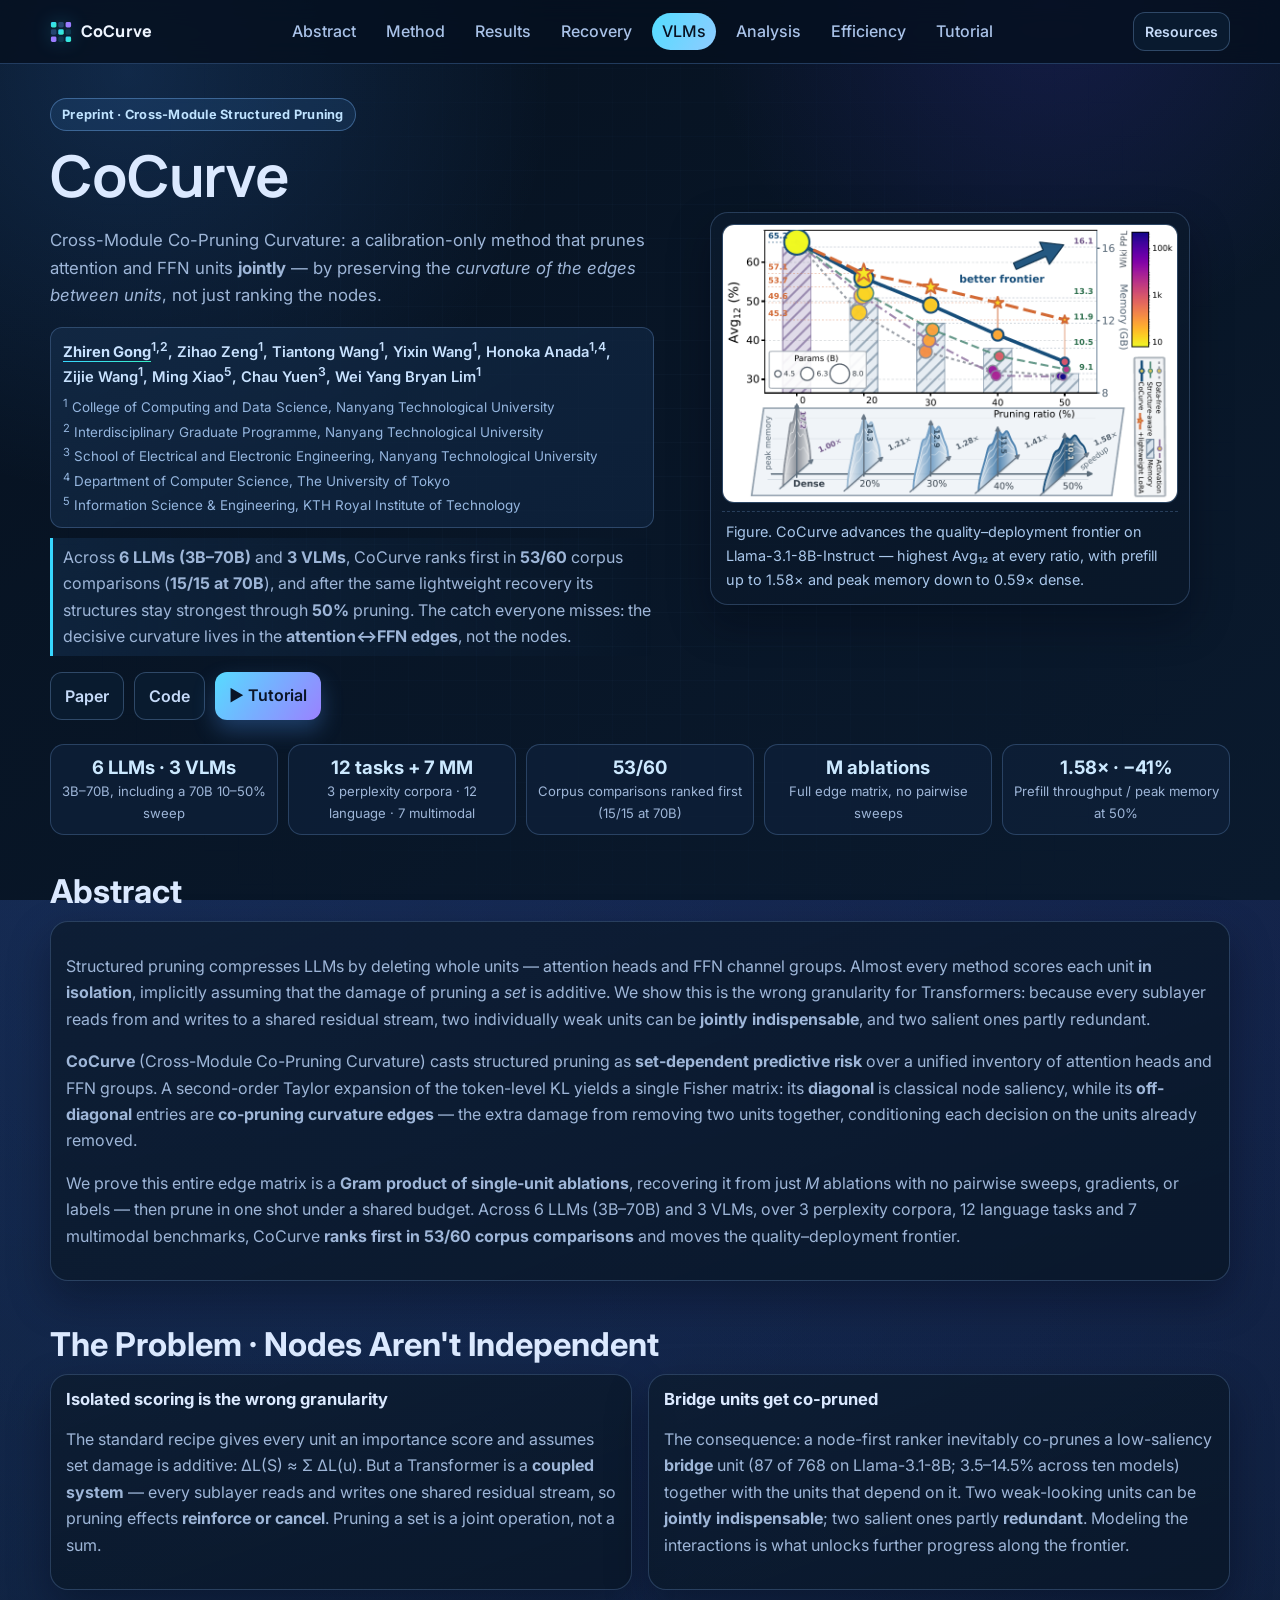
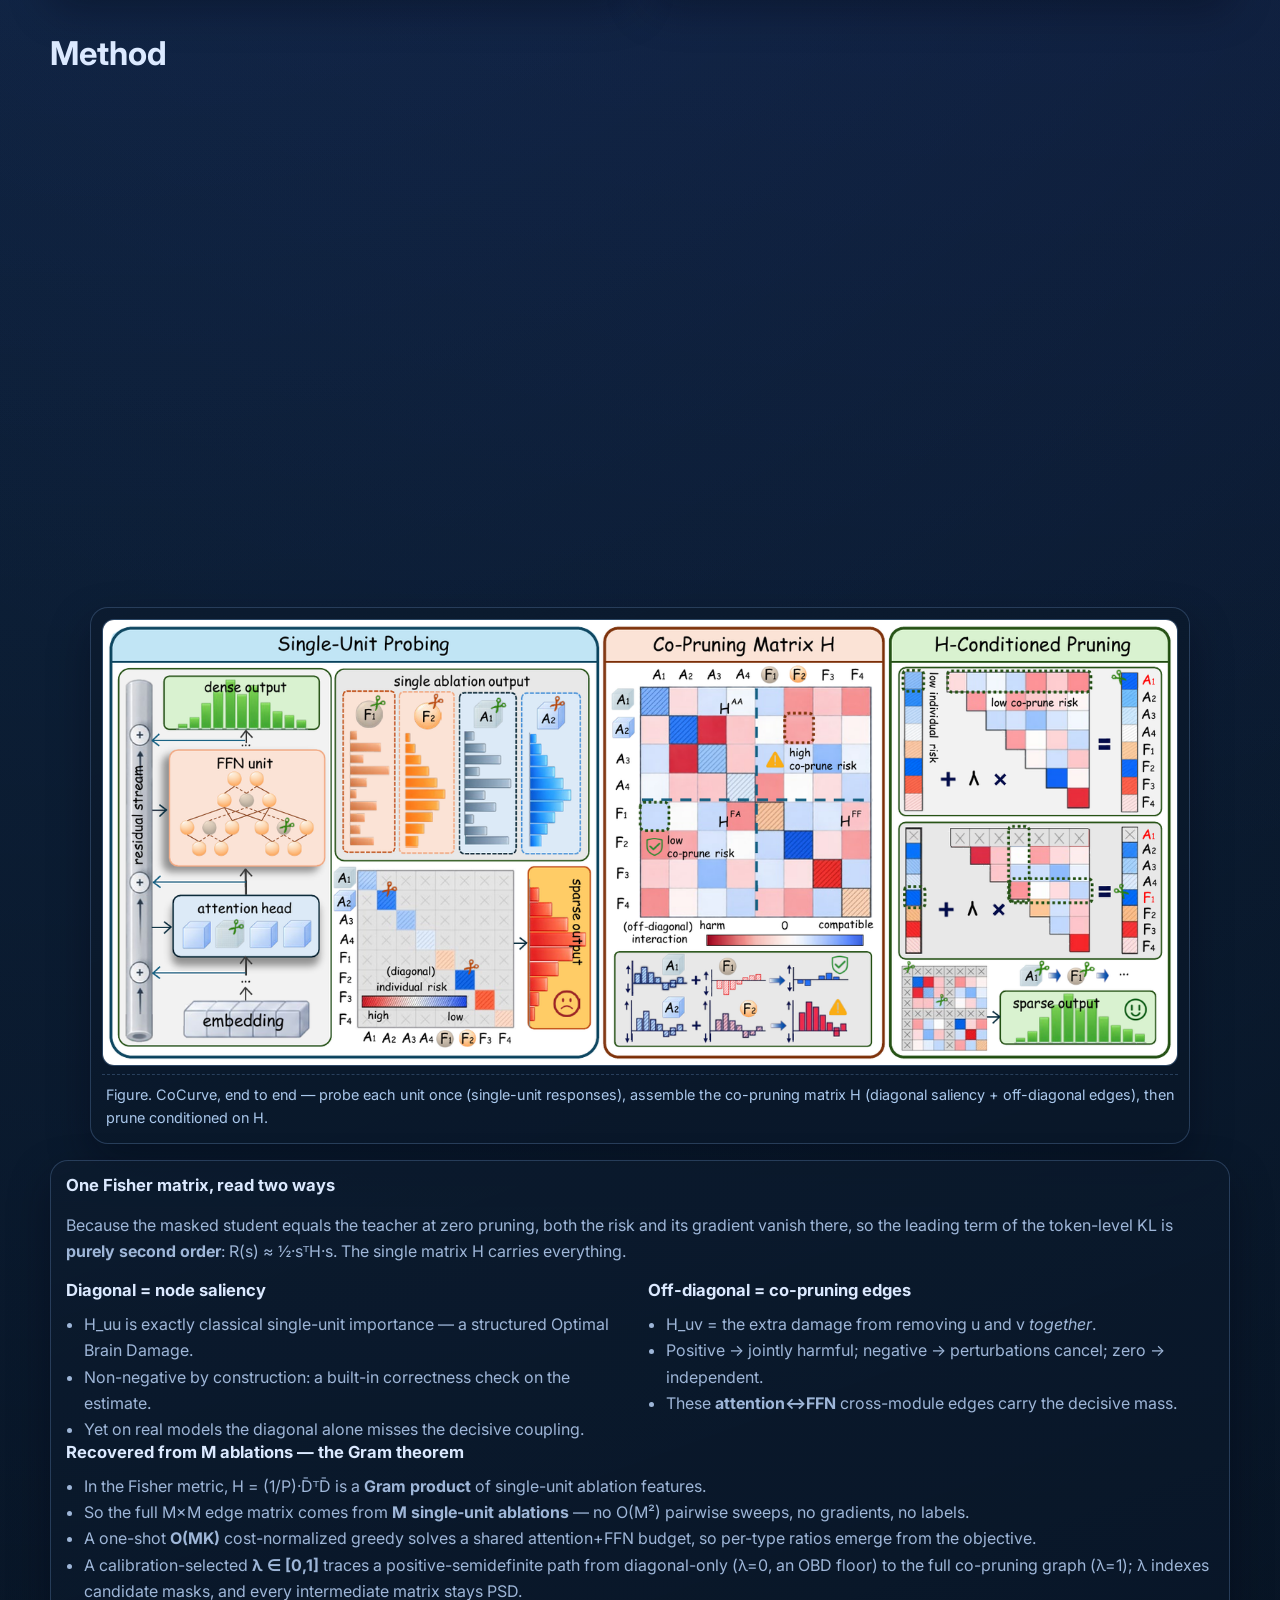
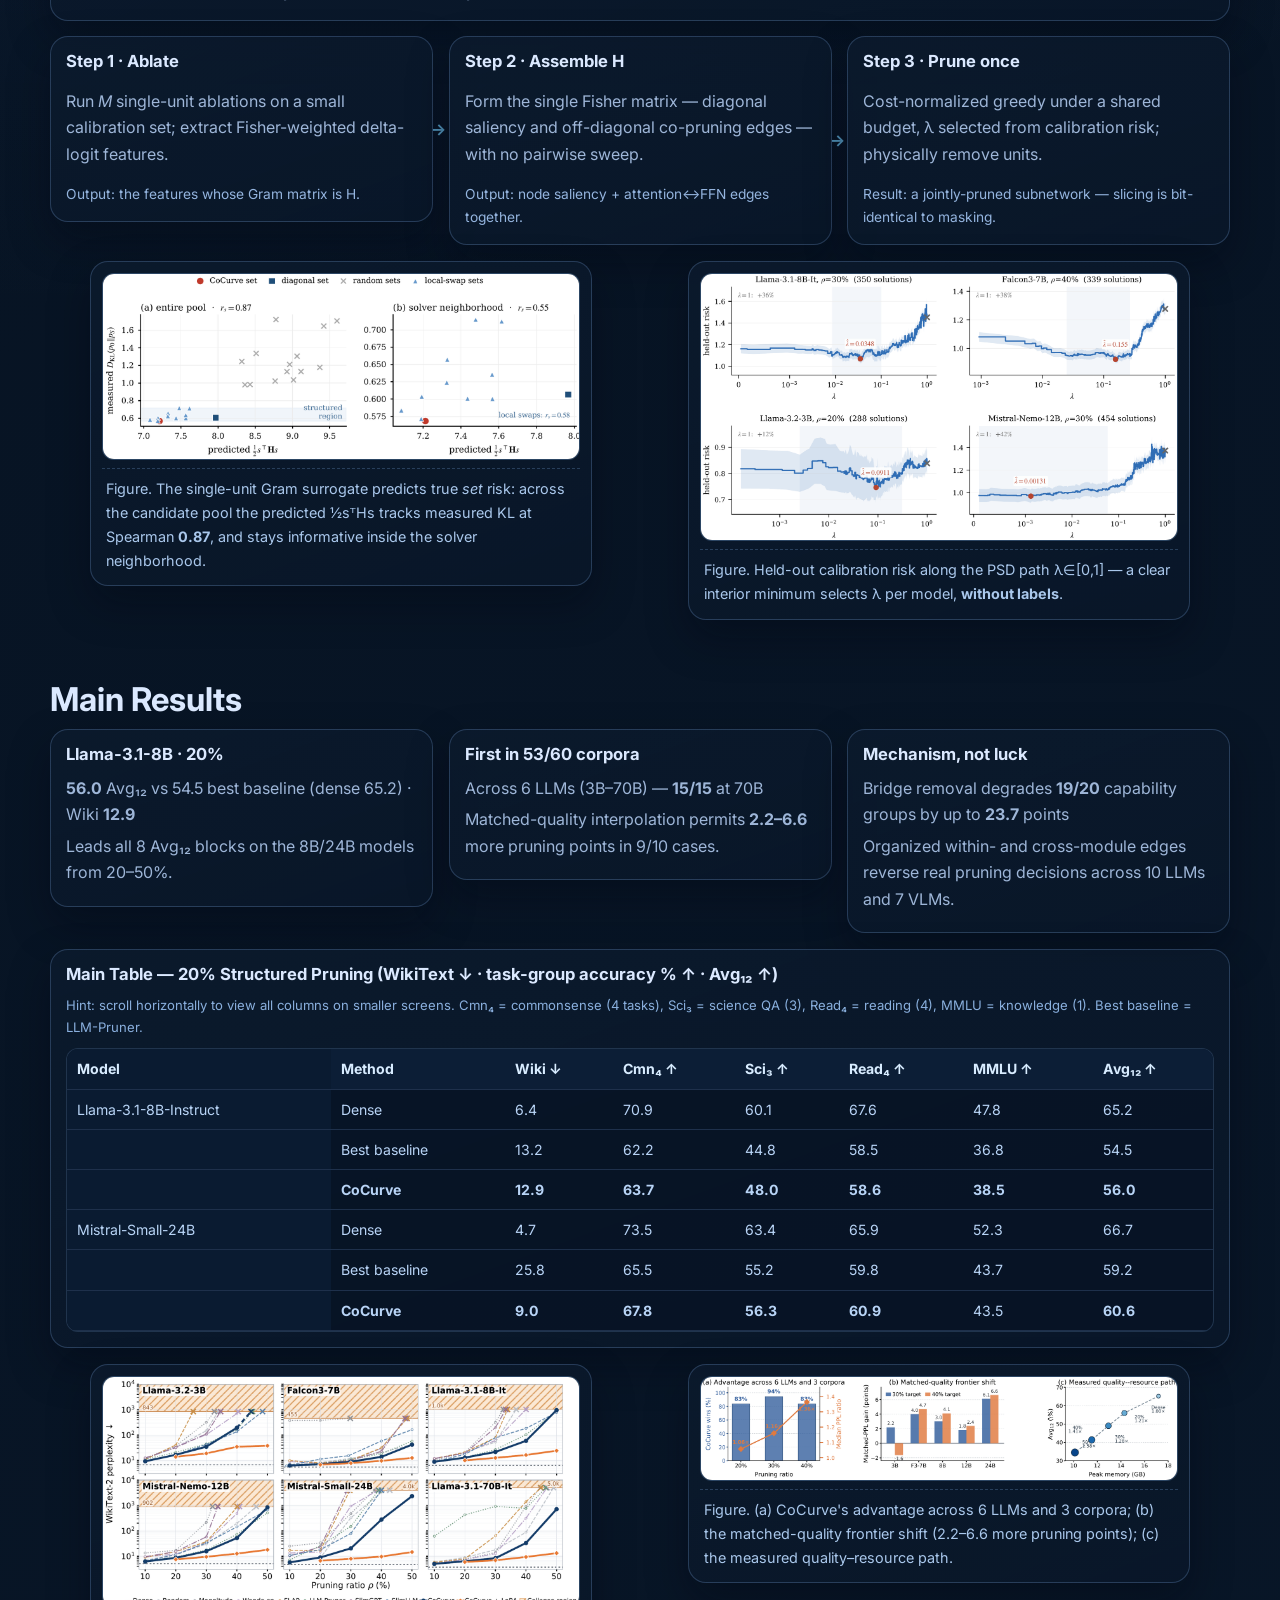
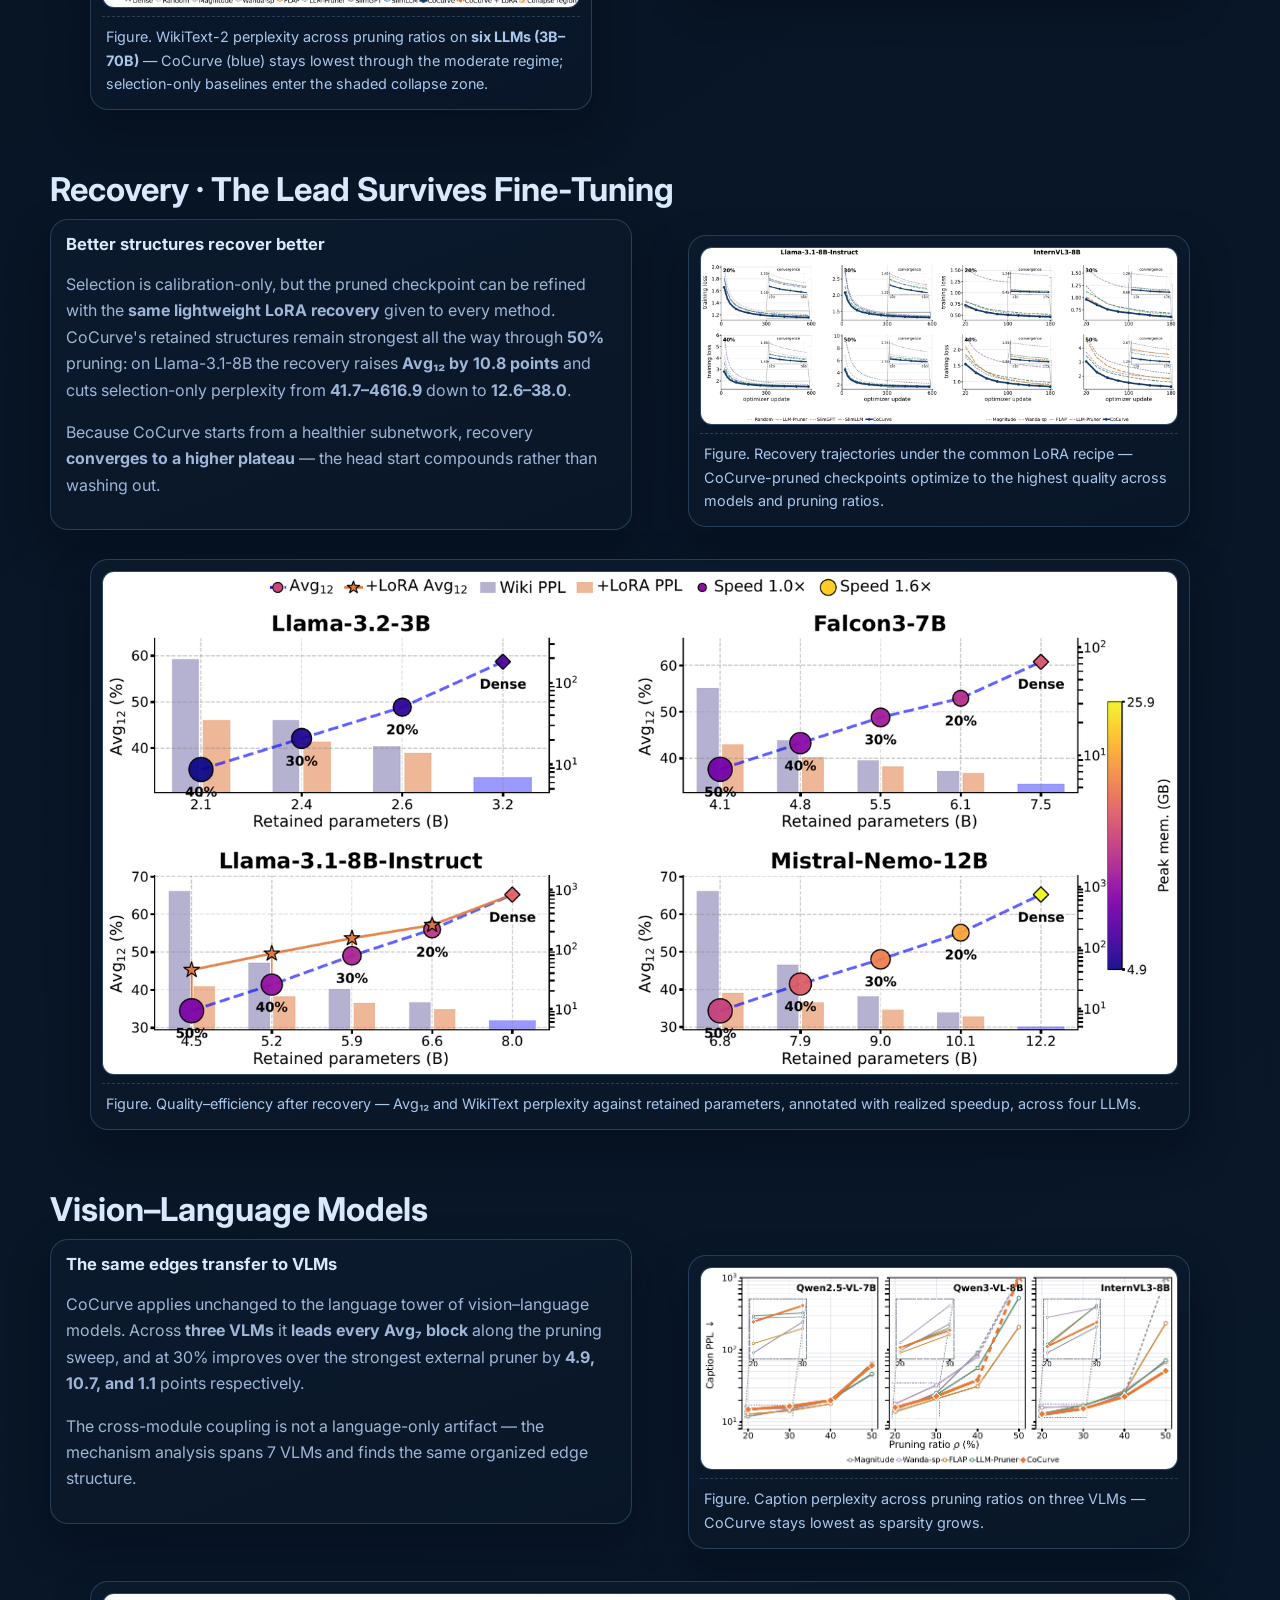
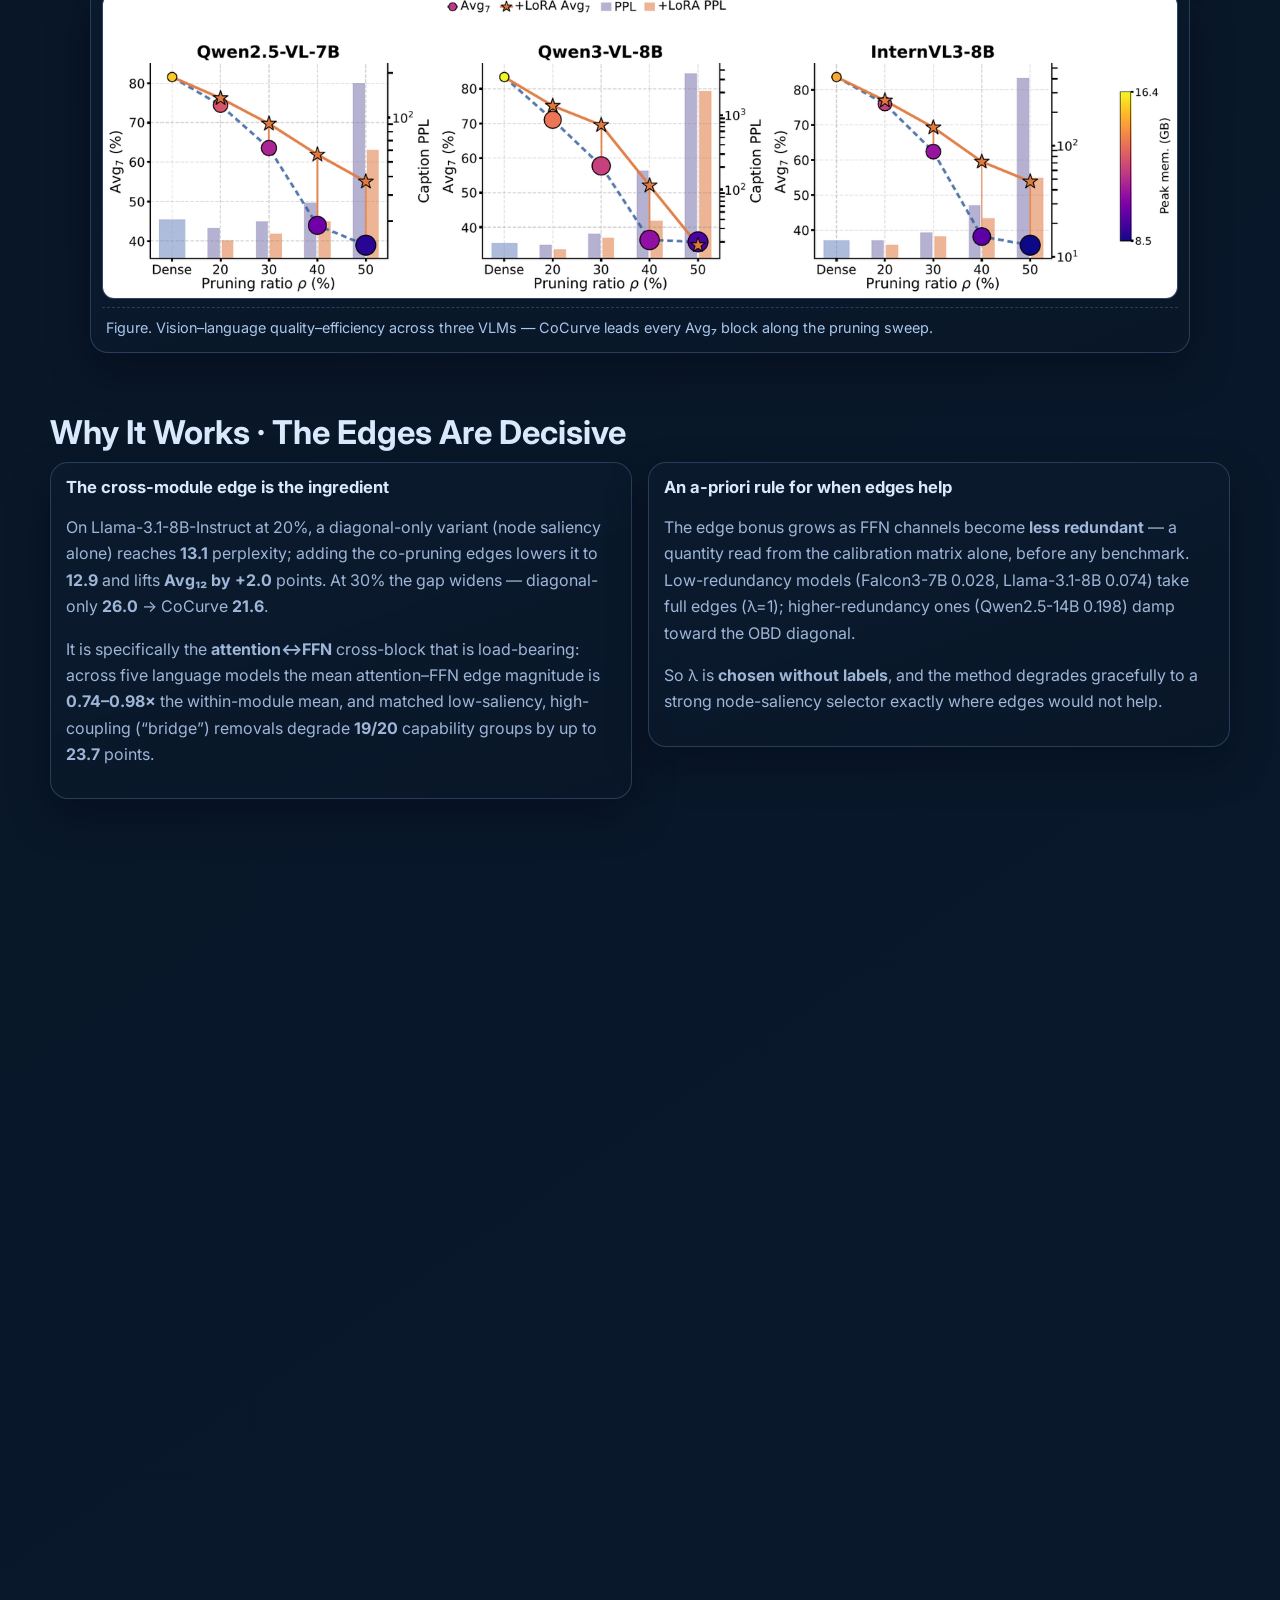
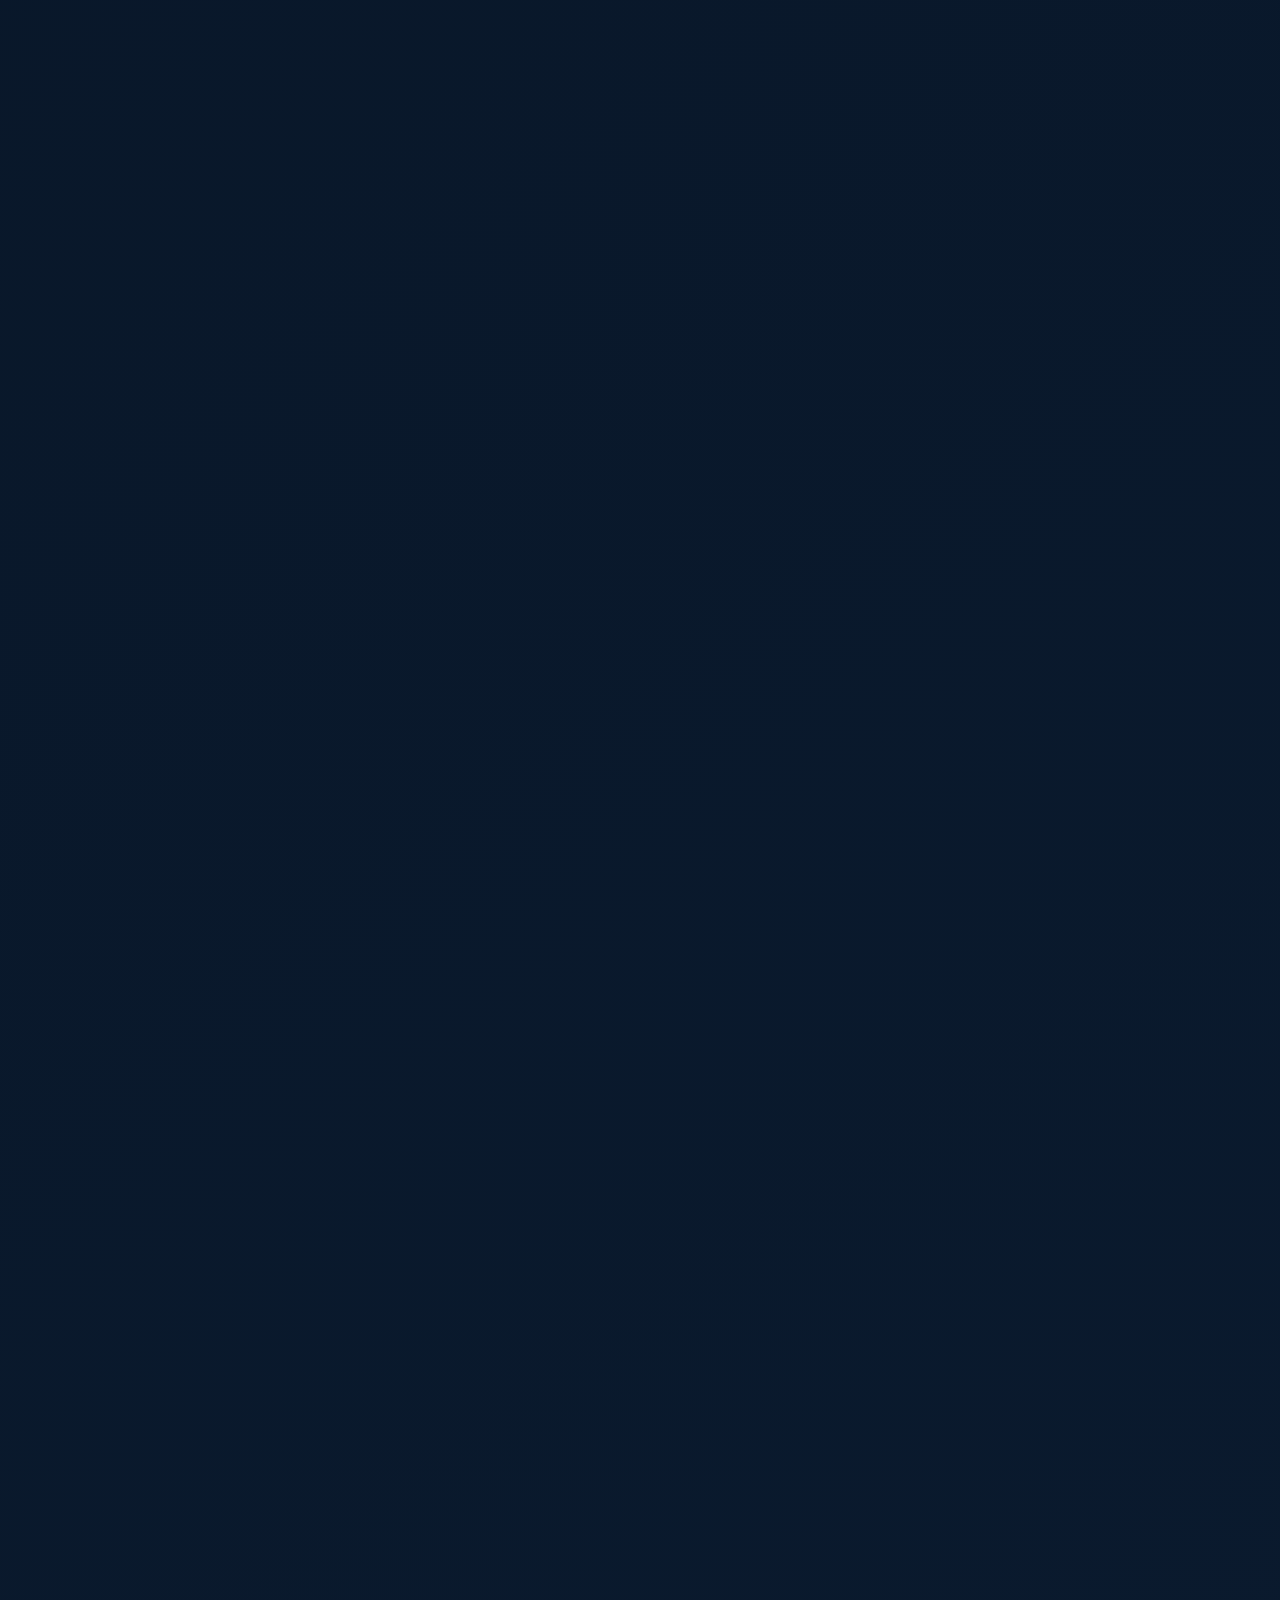
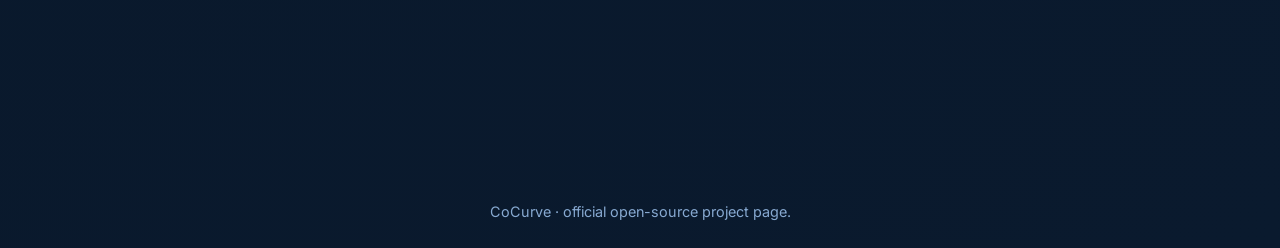
==== commit a8db7878: "Deepen method animation: show the motivation (superadditive bridge-unit damage) alongside the matrix" ====
--- a/index.html
+++ b/index.html
@@ -159,49 +159,71 @@
       .ccv-head{display:flex;align-items:center;gap:12px;margin-bottom:14px;flex-wrap:wrap}
       .ccv-badge{font:700 11.5px/1 Inter,sans-serif;letter-spacing:.07em;text-transform:uppercase;color:#07202f;
         background:linear-gradient(120deg,var(--cyan,#37d7ff),var(--mint,#37efc7));padding:6px 13px;border-radius:999px}
-      .ccv-sub{color:var(--ink-soft,#9fb2cc);font-size:14px}
-      .ccv-body{display:grid;grid-template-columns:auto 1fr;gap:26px;align-items:center}
-      @media(max-width:780px){.ccv-body{grid-template-columns:1fr}}
-      .ccv-mwrap{display:flex;flex-direction:column;align-items:center;gap:8px}
+      .ccv-sub{color:var(--ink-soft,#9fb2cc);font-size:14px;flex:1;min-width:240px}
+      .ccv-body{display:grid;grid-template-columns:1fr 1fr;gap:24px;align-items:stretch}
+      @media(max-width:820px){.ccv-body{grid-template-columns:1fr}}
+      .ccv-col{border:1px solid var(--line,rgba(123,167,224,.26));border-radius:14px;padding:15px 16px;background:rgba(10,22,38,.4);display:flex;flex-direction:column}
+      .ccv-col h5{margin:0 0 3px;font:700 13px/1 Inter;color:#eaf3ff}
+      .ccv-col .k{font:600 11.5px/1.4 Inter;color:var(--ink-soft,#9fb2cc);margin-bottom:14px}
+      /* left: shared stream + superadditive bars */
+      .ccv-stream{position:relative;height:66px;margin-bottom:14px}
+      .ccv-rail{position:absolute;left:0;right:0;top:30px;height:8px;border-radius:5px;background:linear-gradient(90deg,#173a5c,#2b6fb0,#173a5c)}
+      .ccv-rail-l{position:absolute;top:42px;left:50%;transform:translateX(-50%);font:600 10px/1 JBMono,monospace;color:#7f9ac0}
+      .ccv-unit{position:absolute;top:4px;width:62px;text-align:center;font:700 12px/1 Inter;color:#cfe4ff;
+        background:rgba(12,30,54,.95);border:2px solid #37d7ff;border-radius:9px;padding:7px 0}
+      .ccv-unit.b{border-color:#ffd479}
+      .ccv-conn{position:absolute;top:18px;height:26px;border:2px dashed #ffd479;border-bottom:0;border-radius:8px 8px 0 0;opacity:0;transition:opacity .5s}
+      .ccv-bars{display:flex;flex-direction:column;gap:9px;margin-top:auto}
+      .ccv-bar{display:grid;grid-template-columns:96px 1fr 44px;align-items:center;gap:9px;font:600 11.5px/1 Inter;color:var(--ink-soft,#9fb2cc)}
+      .ccv-bar .tr{height:13px;border-radius:7px;background:rgba(120,150,190,.14);overflow:hidden}
+      .ccv-bar .tr i{display:block;height:100%;width:0;border-radius:7px;transition:width .7s cubic-bezier(.2,.7,.2,1)}
+      .ccv-bar .vv{text-align:right;font-weight:800;color:#eaf3ff}
+      .ccv-flag{margin-top:11px;font:600 12px/1.5 Inter;color:var(--ink-soft,#9fb2cc);opacity:0;transition:opacity .5s}
+      .ccv-flag.on{opacity:1}
+      .ccv-flag b{color:#ffd479}
+      /* right: matrix */
+      .ccv-mwrap{display:flex;flex-direction:column;align-items:center;gap:8px;margin:auto 0}
       .ccv-matrix{display:grid;gap:3px;background:var(--line,rgba(123,167,224,.26));padding:6px;border-radius:12px}
-      .ccv-cell{width:17px;height:17px;border-radius:3px;background:#12263e;transition:background .5s cubic-bezier(.2,.7,.2,1),box-shadow .5s}
-      .ccv-mlab{font:600 11px/1 'JBMono',ui-monospace,monospace;color:var(--ink-soft,#9fb2cc)}
-      .ccv-right{display:flex;flex-direction:column;gap:16px}
-      .ccv-step{display:flex;gap:11px;align-items:flex-start;opacity:.4;transition:opacity .4s}
-      .ccv-step.on{opacity:1}
-      .ccv-step .dot{flex:none;width:24px;height:24px;border-radius:50%;display:grid;place-items:center;
-        font:700 12px/1 Inter;background:#30507a;color:#cfe4ff}
-      .ccv-step.on .dot{background:linear-gradient(120deg,var(--cyan,#37d7ff),var(--mint,#37efc7));color:#07202f}
-      .ccv-step b{color:#eaf3ff;font-weight:700}
-      .ccv-step p{margin:2px 0 0;font-size:13.5px;color:var(--ink-soft,#9fb2cc);line-height:1.5}
-      .ccv-mass{margin-top:4px}
-      .ccv-massbar{height:30px;border-radius:9px;overflow:hidden;display:flex;border:1px solid var(--line,rgba(123,167,224,.26))}
-      .ccv-massbar .nodes{background:linear-gradient(90deg,#2b8fb0,var(--cyan,#37d7ff));width:0;transition:width 1s cubic-bezier(.2,.7,.2,1);display:grid;place-items:center;font:700 12px/1 Inter;color:#07202f}
-      .ccv-massbar .edges{background:linear-gradient(90deg,#b98a2e,#ffd479);width:0;transition:width 1s cubic-bezier(.2,.7,.2,1);display:grid;place-items:center;font:700 12px/1 Inter;color:#3a2a06}
-      .ccv-legend{display:flex;gap:18px;font-size:12.5px;color:var(--ink-soft,#9fb2cc);margin-top:9px}
-      .ccv-legend i{display:inline-block;width:11px;height:11px;border-radius:3px;margin-right:6px;vertical-align:-1px}
+      .ccv-cell{width:15px;height:15px;border-radius:3px;background:#12263e;transition:background .5s cubic-bezier(.2,.7,.2,1),box-shadow .5s}
+      .ccv-massbar{height:26px;border-radius:9px;overflow:hidden;display:flex;border:1px solid var(--line,rgba(123,167,224,.26));width:100%;max-width:300px}
+      .ccv-massbar .nodes{background:linear-gradient(90deg,#2b8fb0,var(--cyan,#37d7ff));width:0;transition:width 1s cubic-bezier(.2,.7,.2,1);display:grid;place-items:center;font:700 11px/1 Inter;color:#07202f}
+      .ccv-massbar .edges{background:linear-gradient(90deg,#b98a2e,#ffd479);width:0;transition:width 1s cubic-bezier(.2,.7,.2,1);display:grid;place-items:center;font:700 11px/1 Inter;color:#3a2a06}
+      .ccv-mlab{font:600 11px/1.4 JBMono,monospace;color:var(--ink-soft,#9fb2cc);text-align:center}
       .ccv-cap{margin:16px 2px 0;color:var(--ink-soft,#9fb2cc);font-size:13.5px;line-height:1.6}
       .ccv-cap b{color:#eaf3ff}
       </style>
-      <figure class="card figure-card ccv" aria-label="Live demonstration of the CoCurve co-pruning matrix">
+      <figure class="card figure-card ccv" aria-label="Why cross-module edges matter, and how CoCurve recovers them">
         <div class="ccv-head"><span class="ccv-badge">CoCurve · live</span>
-          <span class="ccv-sub">one matrix, two readings — <b style="color:var(--cyan,#37d7ff)">nodes</b> on the diagonal, cross-module <b style="color:#ffd479">edges</b> off it</span></div>
+          <span class="ccv-sub">Score units <b>alone</b> and you miss <b style="color:#ffd479">bridge units</b> — cheap on their own, load-bearing together. CoCurve reads that coupling off <b>one matrix</b>.</span></div>
         <div class="ccv-body">
-          <div class="ccv-mwrap">
-            <div class="ccv-matrix" id="ccvMatrix"></div>
-            <div class="ccv-mlab" id="ccvMlab">co-pruning matrix&nbsp; H</div>
+          <div class="ccv-col">
+            <h5>The problem — damage isn&rsquo;t additive</h5>
+            <div class="k" id="ccvKL">a Transformer shares one residual stream, so units interact</div>
+            <div class="ccv-stream">
+              <div class="ccv-rail"></div><div class="ccv-rail-l">shared residual stream</div>
+              <div class="ccv-unit" id="ccvUA" style="left:8%">attn A</div>
+              <div class="ccv-unit b" id="ccvUB" style="right:8%">FFN B</div>
+              <div class="ccv-conn" id="ccvConn" style="left:19%;right:19%"></div>
+            </div>
+            <div class="ccv-bars">
+              <div class="ccv-bar"><span>remove A</span><span class="tr"><i id="ccvbA" style="background:#37d7ff"></i></span><span class="vv" id="ccvvA">0.0</span></div>
+              <div class="ccv-bar"><span>remove B</span><span class="tr"><i id="ccvbB" style="background:#37d7ff"></i></span><span class="vv" id="ccvvB">0.0</span></div>
+              <div class="ccv-bar"><span>predicted A+B</span><span class="tr"><i id="ccvbS" style="background:#4a6f94"></i></span><span class="vv" id="ccvvS">0.0</span></div>
+              <div class="ccv-bar"><span style="color:#ffd479">actual A&amp;B</span><span class="tr"><i id="ccvbJ" style="background:#ffd479"></i></span><span class="vv" id="ccvvJ" style="color:#ffd479">0.0</span></div>
+            </div>
+            <div class="ccv-flag" id="ccvFlag">The gap (<b>+1.2</b>) is <b>co-pruning curvature</b> — invisible to any score that rates units one by one.</div>
           </div>
-          <div class="ccv-right">
-            <div class="ccv-step" id="ccvS0"><span class="dot">1</span><div><b>Score each unit alone.</b><p>Only the diagonal — classical saliency. A clean recipe that hides one wrong assumption: damage isn't additive.</p></div></div>
-            <div class="ccv-step" id="ccvS1"><span class="dot">2</span><div><b>Recover every edge from M probes.</b><p>The whole off-diagonal is a Gram product <span class="mono">H = F·Fᵀ</span> of single-unit responses — no pairwise sweeps, gradients, or labels.</p></div></div>
-            <div class="ccv-step" id="ccvS2"><span class="dot">3</span><div><b>The edges carry the model.</b><p>Cross-module attn↔FFN coupling holds most of the decisive curvature — prune it jointly, not unit by unit.</p></div></div>
-            <div class="ccv-mass">
+          <div class="ccv-col">
+            <h5>The fix — one matrix, two readings</h5>
+            <div class="k" id="ccvKR">diagonal = node saliency · off-diagonal = cross-module edges</div>
+            <div class="ccv-mwrap">
+              <div class="ccv-matrix" id="ccvMatrix"></div>
               <div class="ccv-massbar"><span class="nodes" id="ccvNodes"></span><span class="edges" id="ccvEdges"></span></div>
-              <div class="ccv-legend"><span><i style="background:#37d7ff"></i>node saliency (diagonal)</span><span><i style="background:#ffd479"></i>cross-module edges (off-diagonal)</span></div>
+              <div class="ccv-mlab" id="ccvMlab">H = F&middot;Fᵀ&nbsp; — every edge from just M single-unit probes</div>
             </div>
           </div>
         </div>
-        <p class="ccv-cap">Score units in isolation and you delete <b>bridge units</b> with everything they held up. CoCurve reads both diagonal and edges from <b>one matrix</b>, recovers the edges cheaply, and prunes them <b>together</b>.</p>
+        <p class="ccv-cap">The bridge gap on the left is exactly an <b style="color:#ffd479">off-diagonal entry</b> on the right. CoCurve recovers the whole edge matrix as a <b>Gram product of M single-unit ablations</b> — no pairwise sweeps, gradients, or labels — then prunes attention &amp; FFN <b>jointly</b>, never deleting a bridge with what it holds up.</p>
       </figure>
 
       <figure class="card figure-card">
@@ -524,47 +546,41 @@
   </div>
 
   <script>
-  /* CoCurve live: the co-pruning matrix fills in — diagonal node saliency (cyan),
-     then cross-module edges from M single-unit probes (gold), then the mass split. */
+  /* CoCurve live: (left) two 'cheap' bridge units whose JOINT removal is superadditive —
+     the gap is co-pruning curvature; (right) the matrix recovers it as an off-diagonal edge. */
   (function(){
     var mx=document.getElementById('ccvMatrix'); if(!mx) return;
-    var M=12, cells=[];
-    mx.style.gridTemplateColumns='repeat('+M+',17px)';
-    function mulberry(a){return function(){a|=0;a=a+0x6D2B79F5|0;var t=Math.imul(a^a>>>15,1|a);t=t+Math.imul(t^t>>>7,61|t)^t;return((t^t>>>14)>>>0)/4294967296;};}
-    var rnd=mulberry(7);
-    var edge=[]; // off-diagonal intensity, stronger in attn<->FFN cross blocks
-    for(var r=0;r<M;r++)for(var c=0;c<M;c++){
-      var cross=((r<6)!==(c<6))?1:0.45;          // cross-module quadrants brighter
-      edge.push(r===c?0:Math.pow(rnd(),1.7)*cross);
-      var d=document.createElement('div'); d.className='ccv-cell'; mx.appendChild(d); cells.push(d);
+    var M=12, cells=[]; mx.style.gridTemplateColumns='repeat('+M+',15px)';
+    function mb(a){return function(){a|=0;a=a+0x6D2B79F5|0;var t=Math.imul(a^a>>>15,1|a);t=t+Math.imul(t^t>>>7,61|t)^t;return((t^t>>>14)>>>0)/4294967296;};}
+    var rnd=mb(7), edge=[];
+    for(var r=0;r<M;r++)for(var c=0;c<M;c++){var cross=((r<6)!==(c<6))?1:0.45;edge.push(r===c?0:Math.pow(rnd(),1.7)*cross);
+      var d=document.createElement('div');d.className='ccv-cell';mx.appendChild(d);cells.push(d);}
+    var $=function(id){return document.getElementById(id);};
+    var reduce=false; try{reduce=matchMedia('(prefers-reduced-motion:reduce)').matches;}catch(e){}
+    var MAXD=1.9;
+    function bars(a,b,sum,joint){ // a,b,sum,joint are DISPLAY magnitudes (loss increase)
+      function set(bi,vi,val){$(bi).style.width=(val/MAXD*100)+'%'; $(vi).textContent='-'+val.toFixed(1);}
+      set('ccvbA','ccvvA',a); set('ccvbB','ccvvB',b); set('ccvbS','ccvvS',sum); set('ccvbJ','ccvvJ',joint);
     }
-    var steps=[document.getElementById('ccvS0'),document.getElementById('ccvS1'),document.getElementById('ccvS2')];
-    var nodesBar=document.getElementById('ccvNodes'), edgesBar=document.getElementById('ccvEdges');
-    function diag(on){ for(var r=0;r<M;r++){var i=r*M+r;
-      cells[i].style.background=on?'rgba(55,215,255,.95)':'#12263e';
-      cells[i].style.boxShadow=on?'0 0 7px rgba(55,215,255,.55)':'none';} }
-    function edges(on){ for(var n=0;n<cells.length;n++){ var r=(n/M)|0,c=n%M; if(r===c)continue;
-      var v=on?edge[n]:0; cells[n].style.background='rgba(255,212,121,'+(0.05+v*0.9).toFixed(3)+')'; } }
-    function setStep(k){ steps.forEach(function(s,i){ if(s) s.classList.toggle('on',i===k); }); }
-    var reduce=false; try{reduce=matchMedia('(prefers-reduced-motion: reduce)').matches;}catch(e){}
-    function mass(on){ nodesBar.style.width=on?'32%':'0'; edgesBar.style.width=on?'68%':'0';
-      nodesBar.textContent=on?'nodes 32%':''; edgesBar.textContent=on?'cross-module edges 68%':''; }
-    function reset(){ diag(false); edges(false); mass(false); }
-    function run(){
-      reset(); setStep(0); diag(true);
-      var t=[];
-      t.push(setTimeout(function(){ setStep(1); edges(true); },1700));
-      t.push(setTimeout(function(){ setStep(2); mass(true); },3700));
-      t.push(setTimeout(run,7200));
-      return t;
+    function diag(on){for(var r=0;r<M;r++){var i=r*M+r;cells[i].style.background=on?'rgba(55,215,255,.95)':'#12263e';cells[i].style.boxShadow=on?'0 0 6px rgba(55,215,255,.5)':'none';}}
+    function edges(on){for(var n=0;n<cells.length;n++){var r=(n/M)|0,c=n%M;if(r===c)continue;var v=on?edge[n]:0;cells[n].style.background='rgba(255,212,121,'+(0.05+v*0.9).toFixed(3)+')';}}
+    function mass(on){$('ccvNodes').style.width=on?'32%':'0';$('ccvEdges').style.width=on?'68%':'0';$('ccvNodes').textContent=on?'nodes 32%':'';$('ccvEdges').textContent=on?'cross-module edges 68%':'';}
+    function phase0(){ // problem: single removals small
+      $('ccvConn').classList.remove('on'); $('ccvFlag').classList.remove('on');
+      bars(0.3,0.4,0,0); diag(false); edges(false); mass(false);
     }
-    if(reduce){ diag(true); edges(true); mass(true); setStep(2); return; }
-    var started=false;
-    function start(){ if(started)return; started=true; run(); }
-    if('IntersectionObserver' in window){
-      var io=new IntersectionObserver(function(e){e.forEach(function(en){if(en.isIntersecting){start();io.disconnect();}});},{threshold:.3});
-      io.observe(mx);
-    } else start();
+    function phase1(){ // reveal joint collapse
+      $('ccvConn').classList.add('on'); bars(0.3,0.4,0.7,1.9); $('ccvFlag').classList.add('on');
+    }
+    function phase2(){ diag(true); }           // matrix diagonal
+    function phase3(){ edges(true); }          // edges appear (incl. the A-B gap)
+    function phase4(){ mass(true); }           // mass split
+    var seq=[phase0,phase1,phase2,phase3,phase4];
+    if(reduce){seq.forEach(function(f){f();});return;}
+    var i=0, started=false;
+    function tick(){ seq[i](); i++; if(i<seq.length){setTimeout(tick, i===2?1500:1700);} else {setTimeout(function(){i=0;tick();},3400);} }
+    function start(){ if(started)return; started=true; tick(); }
+    if('IntersectionObserver' in window){var io=new IntersectionObserver(function(e){e.forEach(function(en){if(en.isIntersecting){start();io.disconnect();}});},{threshold:.25});io.observe(mx);}else start();
   })();
   </script>
   <script src="./script.js"></script>
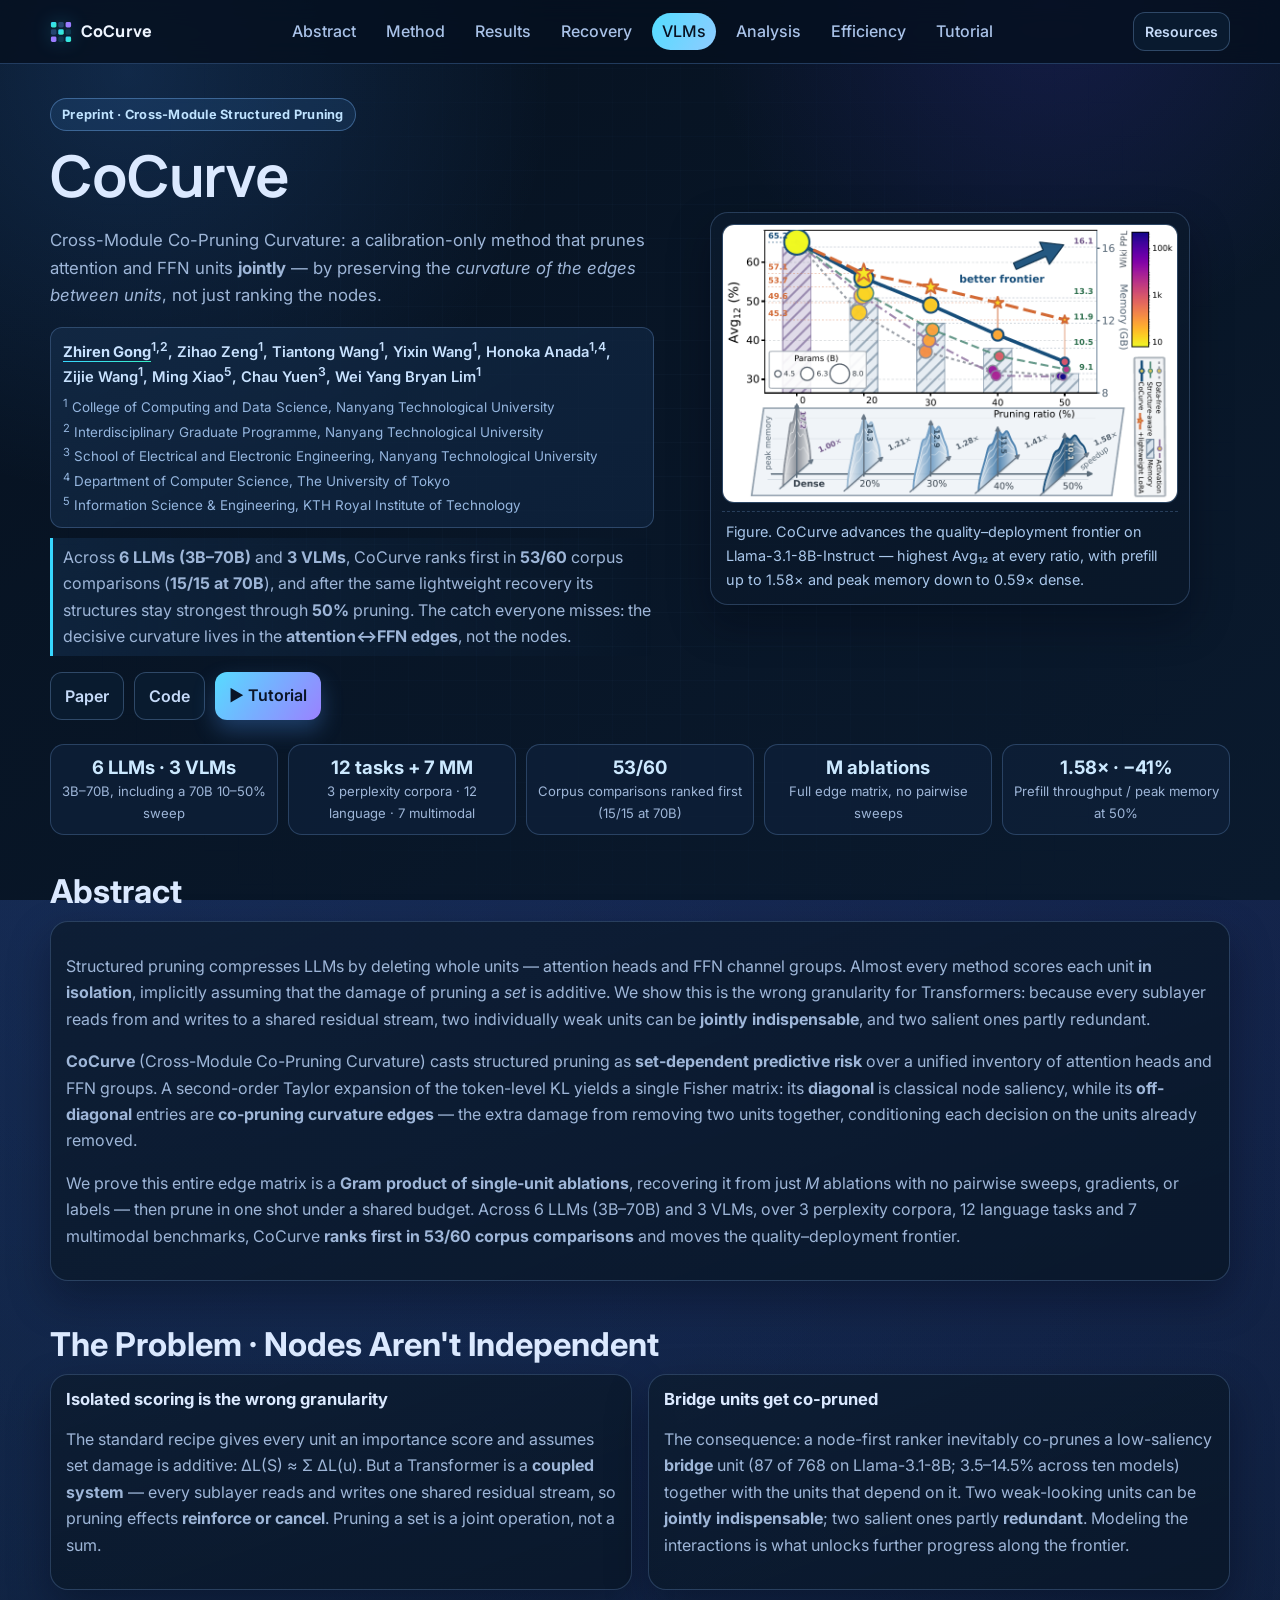
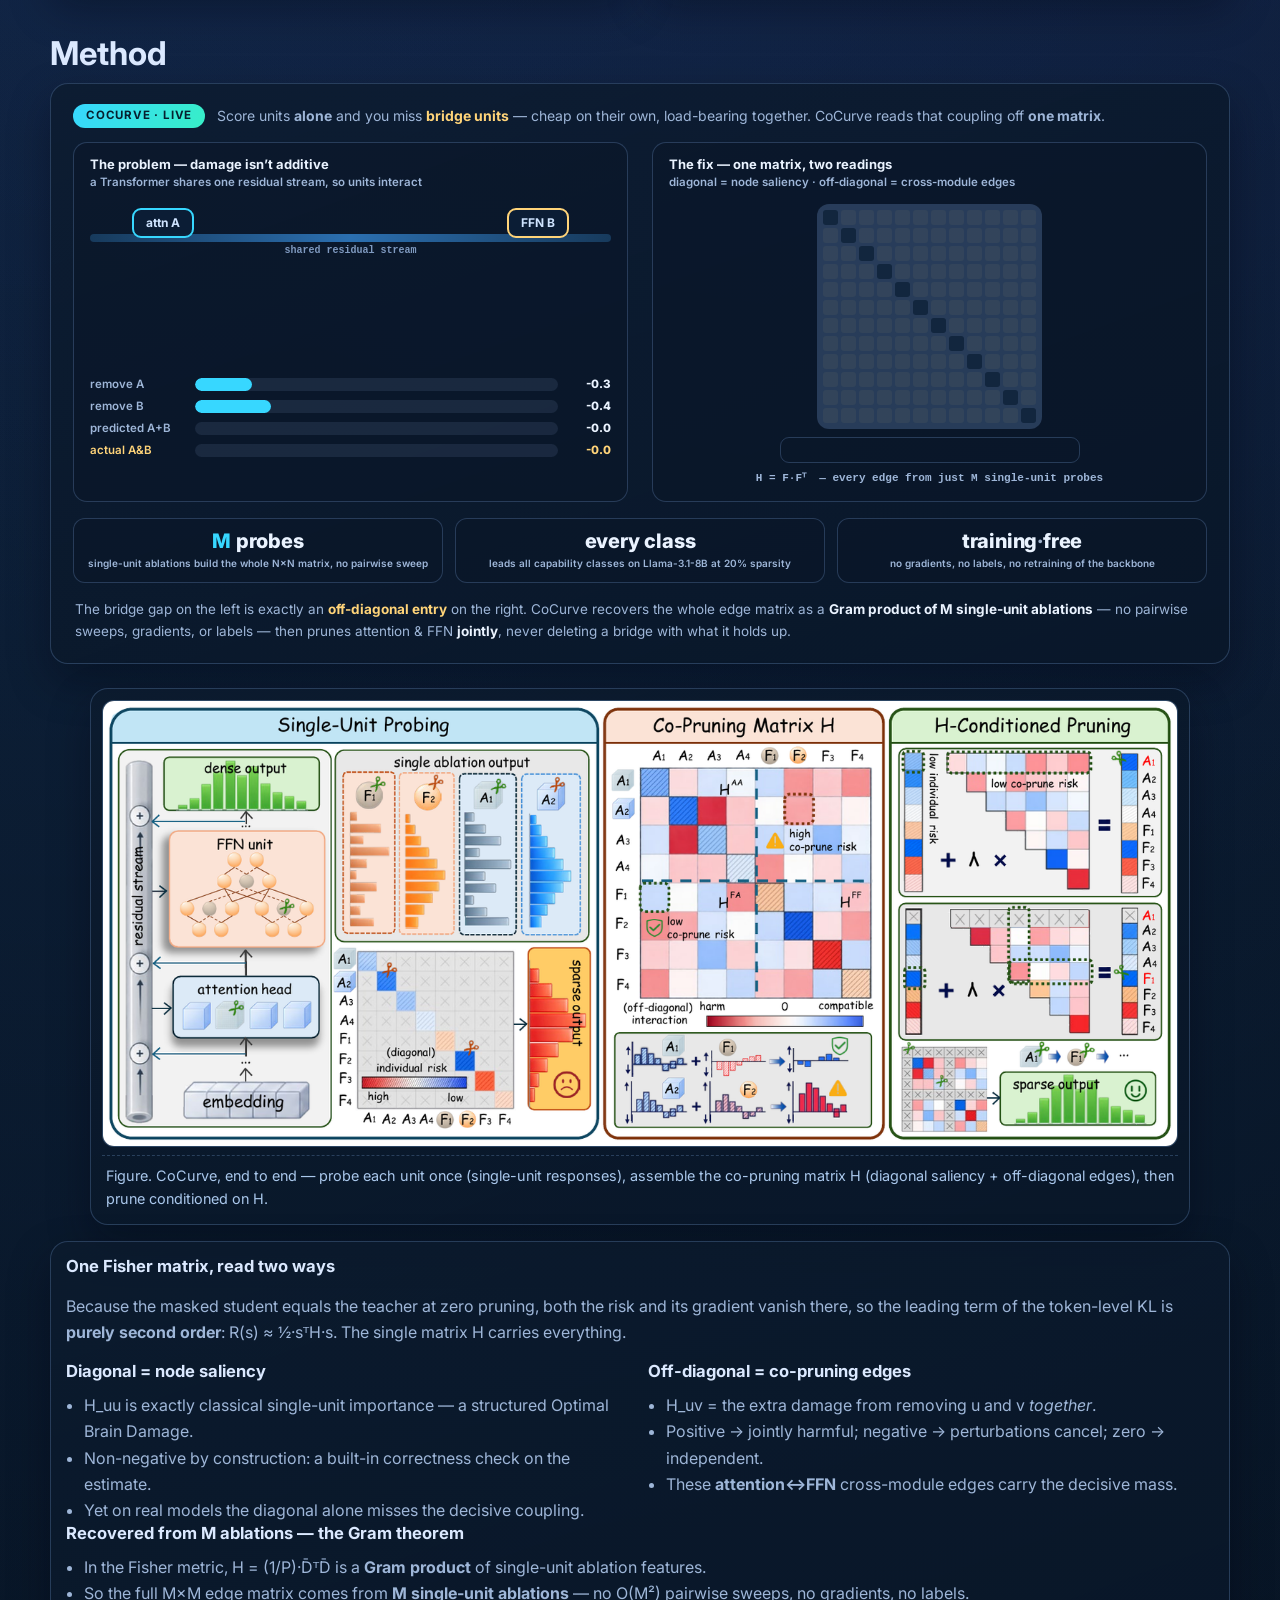
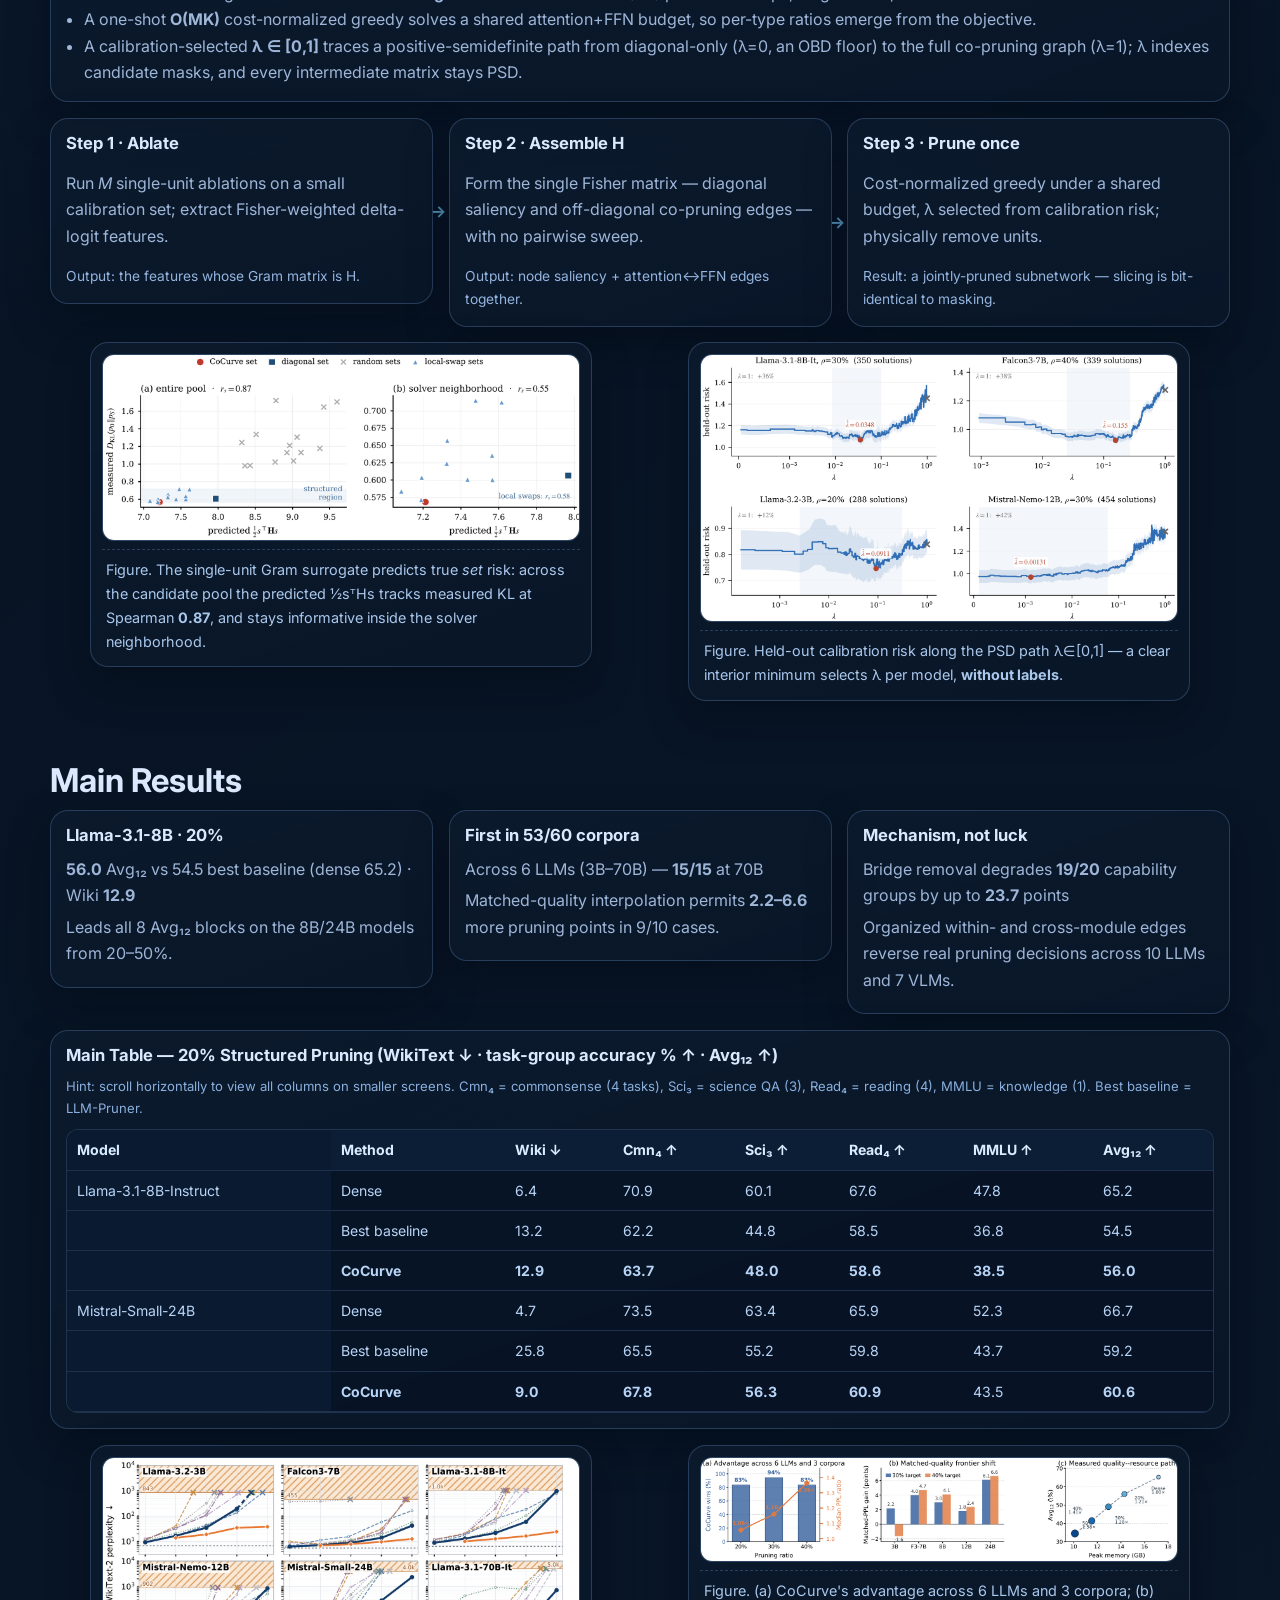
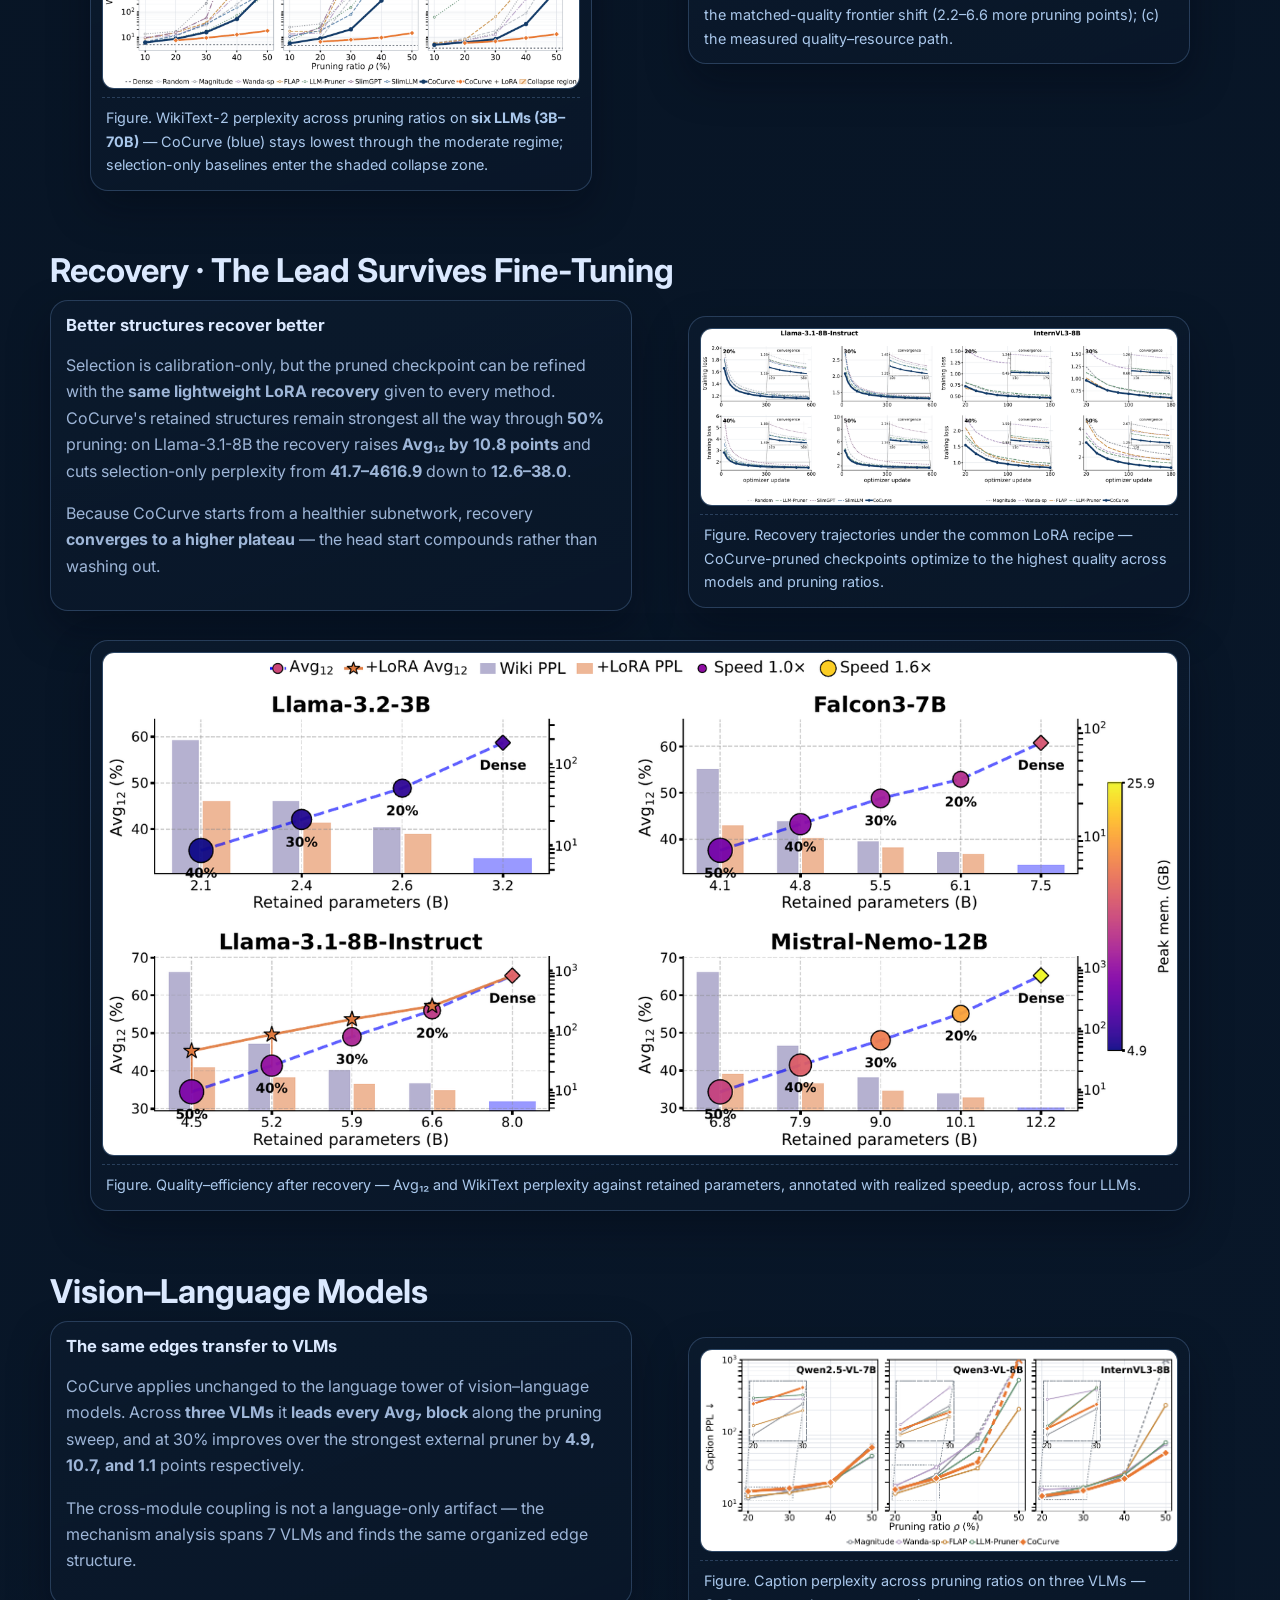
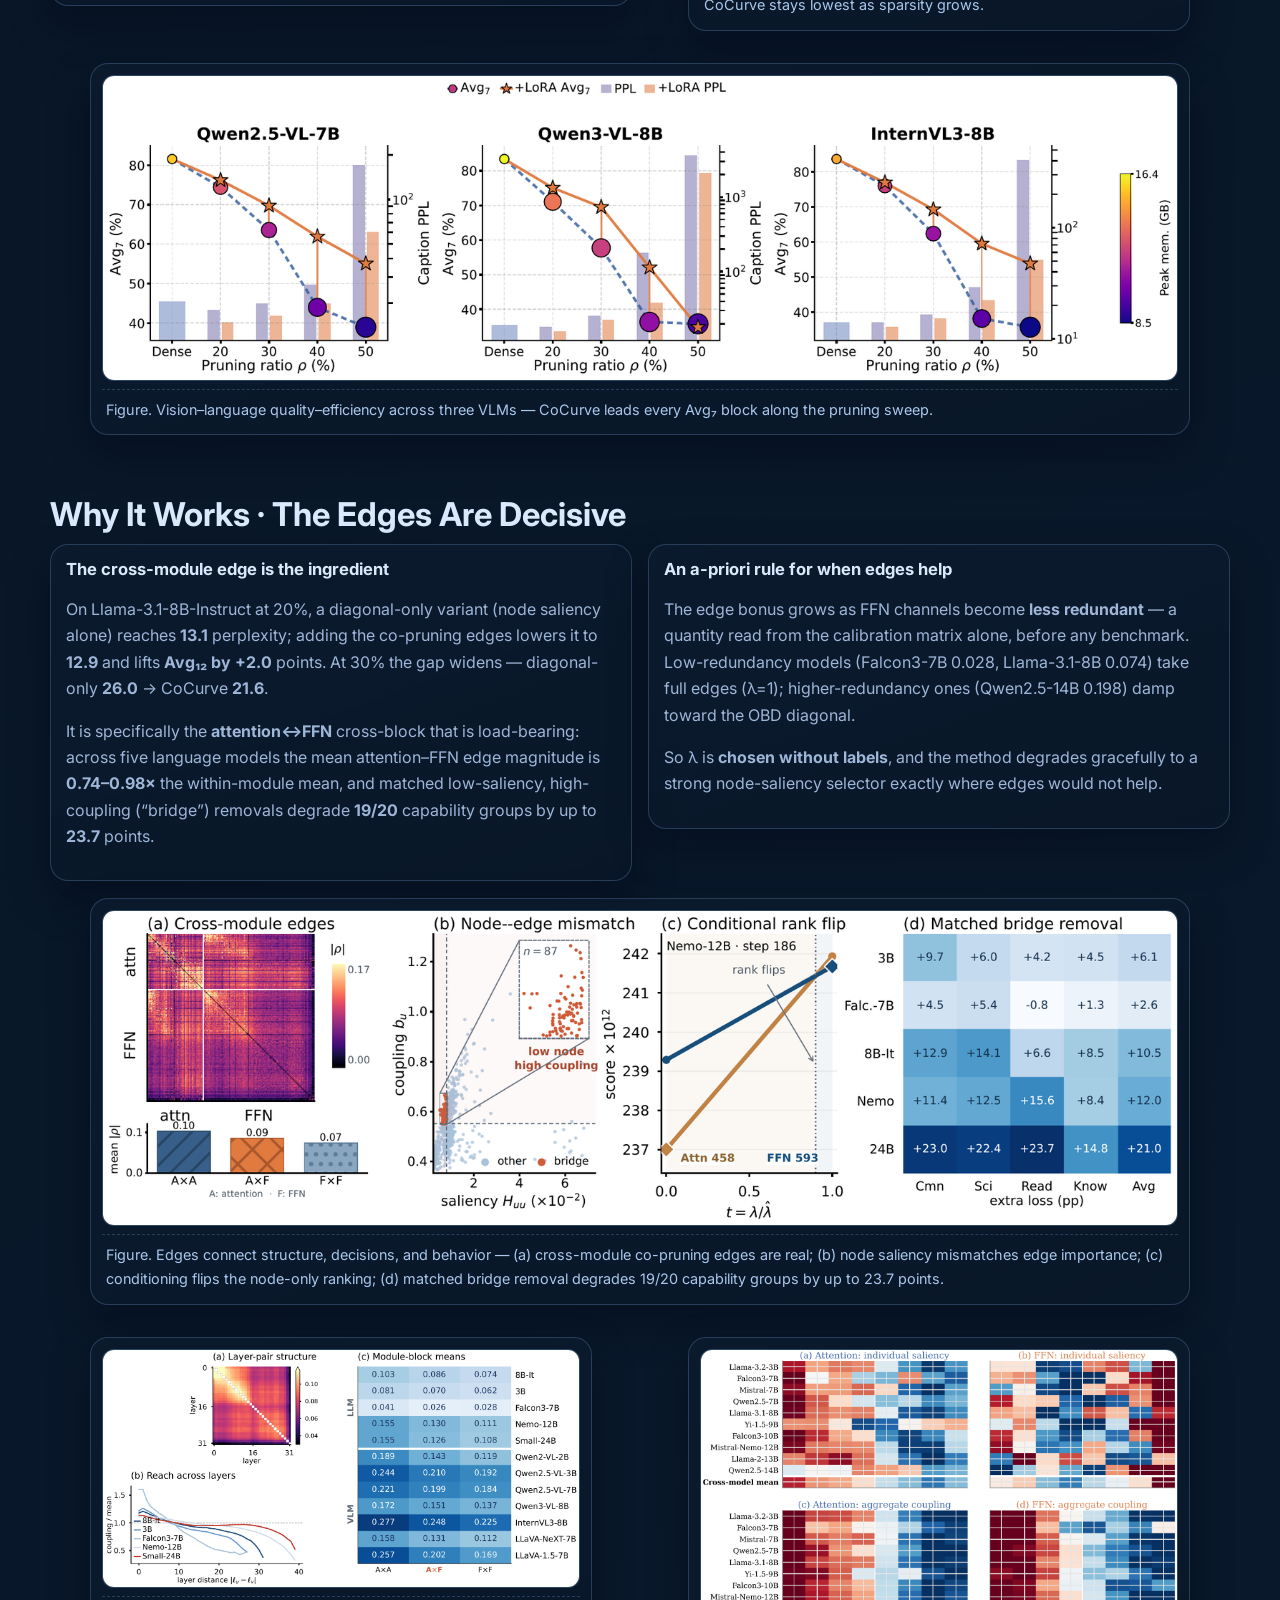
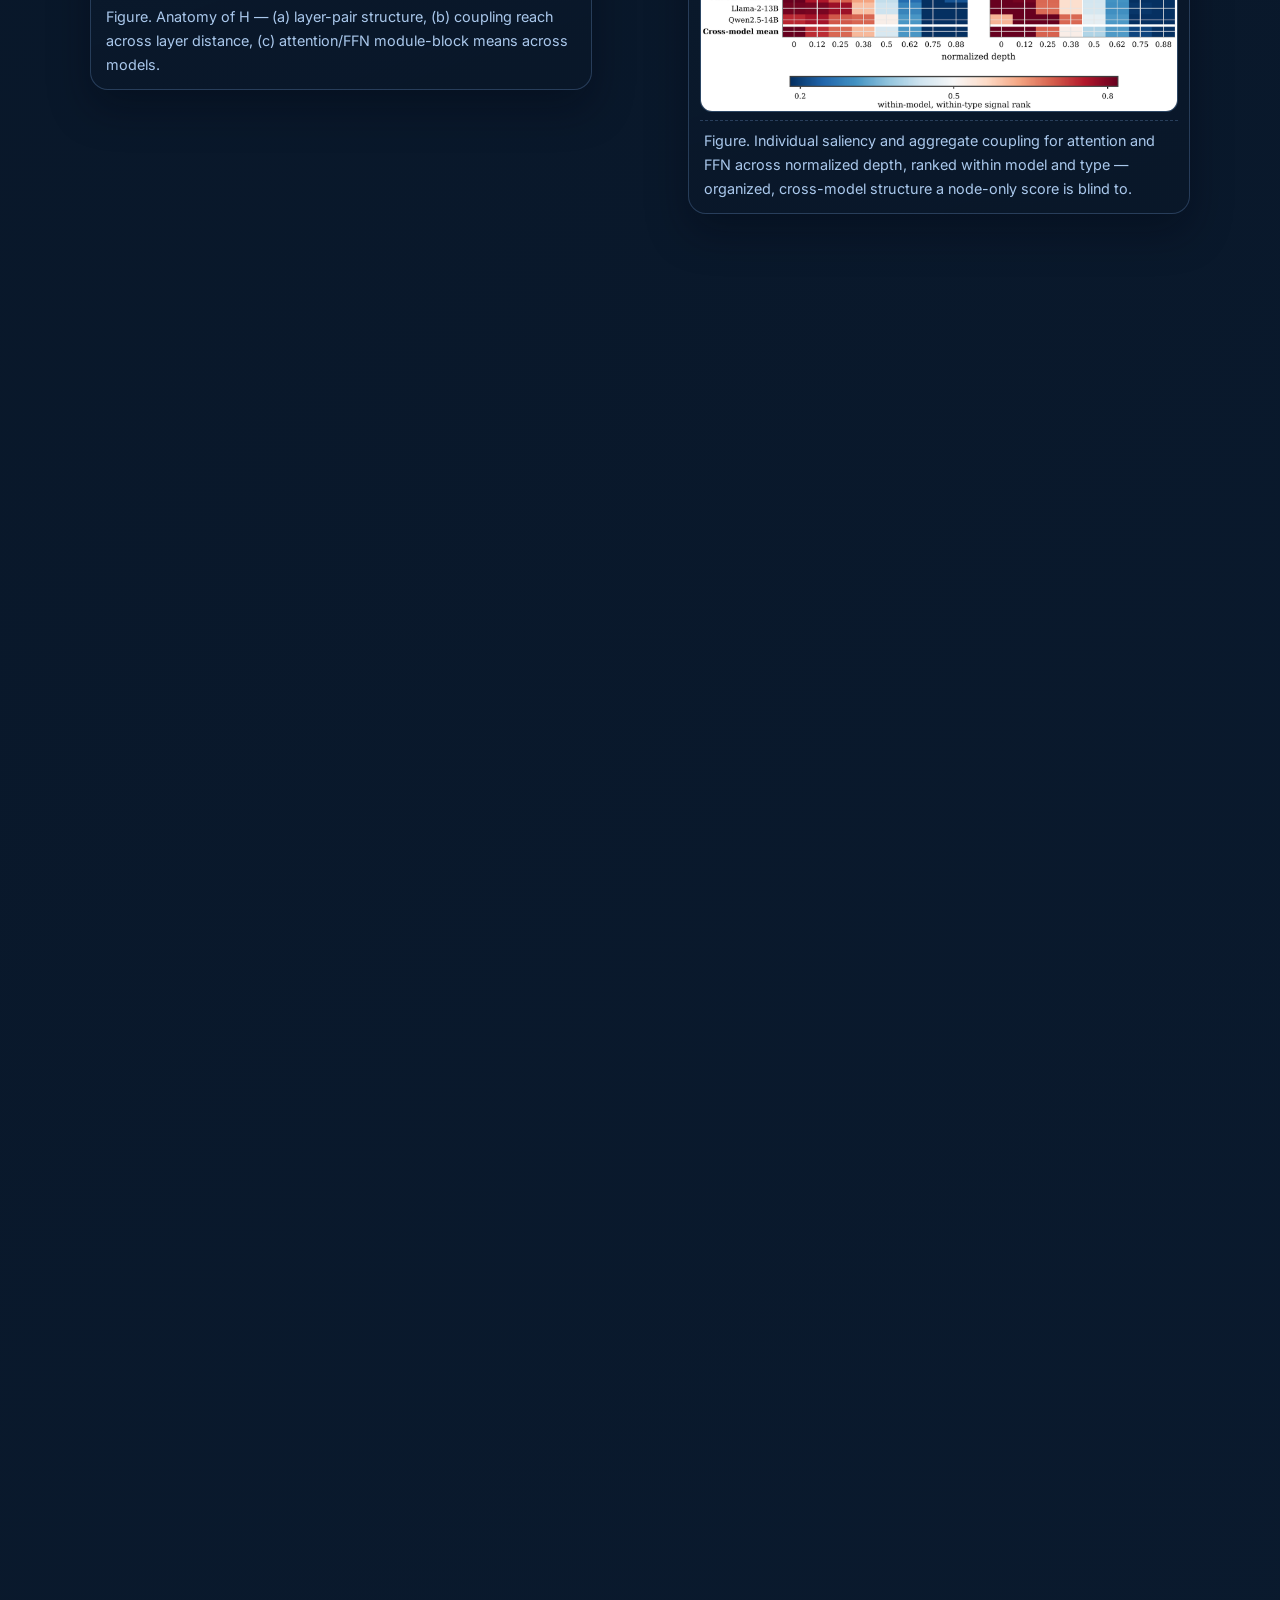
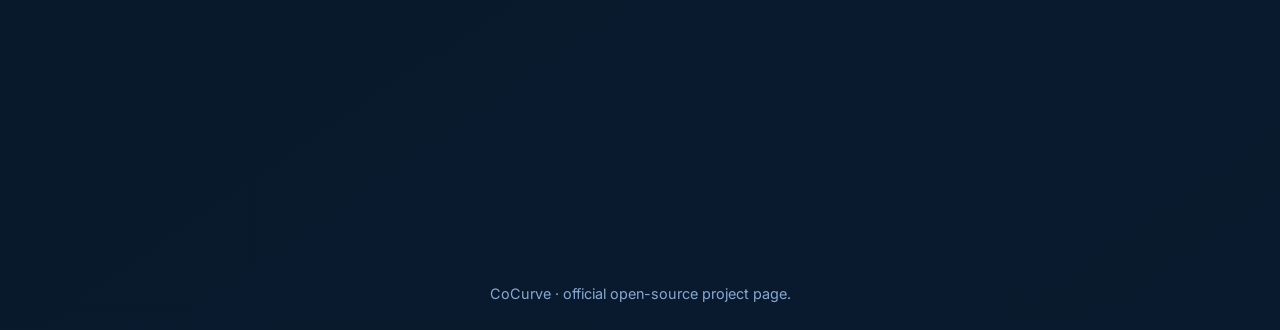
==== commit c5c11c7f: "Live figure: add result stat row (M probes, leads every capability class at 20% sparsity, training-f" ====
--- a/index.html
+++ b/index.html
@@ -191,6 +191,12 @@
       .ccv-mlab{font:600 11px/1.4 JBMono,monospace;color:var(--ink-soft,#9fb2cc);text-align:center}
       .ccv-cap{margin:16px 2px 0;color:var(--ink-soft,#9fb2cc);font-size:13.5px;line-height:1.6}
       .ccv-cap b{color:#eaf3ff}
+      .ccv-stats{display:grid;grid-template-columns:repeat(3,1fr);gap:12px;margin-top:16px}
+      @media(max-width:620px){.ccv-stats{grid-template-columns:1fr}}
+      .ccv-stat{border:1px solid var(--line,rgba(123,167,224,.26));border-radius:12px;padding:12px 14px;text-align:center;background:rgba(10,22,38,.4)}
+      .ccv-stat .big{font:800 20px/1.05 Inter;color:#eaf3ff;font-variant-numeric:tabular-nums;letter-spacing:-.01em}
+      .ccv-stat .big .c{color:var(--cyan,#37d7ff)}.ccv-stat .big .y{color:#ffd479}
+      .ccv-stat .lab{font:600 10px/1.35 Inter;color:var(--ink-soft,#9fb2cc);margin-top:5px}
       </style>
       <figure class="card figure-card ccv" aria-label="Why cross-module edges matter, and how CoCurve recovers them">
         <div class="ccv-head"><span class="ccv-badge">CoCurve · live</span>
@@ -222,6 +228,11 @@
               <div class="ccv-mlab" id="ccvMlab">H = F&middot;Fᵀ&nbsp; — every edge from just M single-unit probes</div>
             </div>
           </div>
+        </div>
+        <div class="ccv-stats">
+          <div class="ccv-stat"><div class="big"><span class="c">M</span> probes</div><div class="lab">single-unit ablations build the whole N&times;N matrix, no pairwise sweep</div></div>
+          <div class="ccv-stat"><div class="big">every class</div><div class="lab">leads all capability classes on Llama-3.1-8B at 20% sparsity</div></div>
+          <div class="ccv-stat"><div class="big">training<span style="color:#9fb2cc">·</span>free</div><div class="lab">no gradients, no labels, no retraining of the backbone</div></div>
         </div>
         <p class="ccv-cap">The bridge gap on the left is exactly an <b style="color:#ffd479">off-diagonal entry</b> on the right. CoCurve recovers the whole edge matrix as a <b>Gram product of M single-unit ablations</b> — no pairwise sweeps, gradients, or labels — then prunes attention &amp; FFN <b>jointly</b>, never deleting a bridge with what it holds up.</p>
       </figure>
